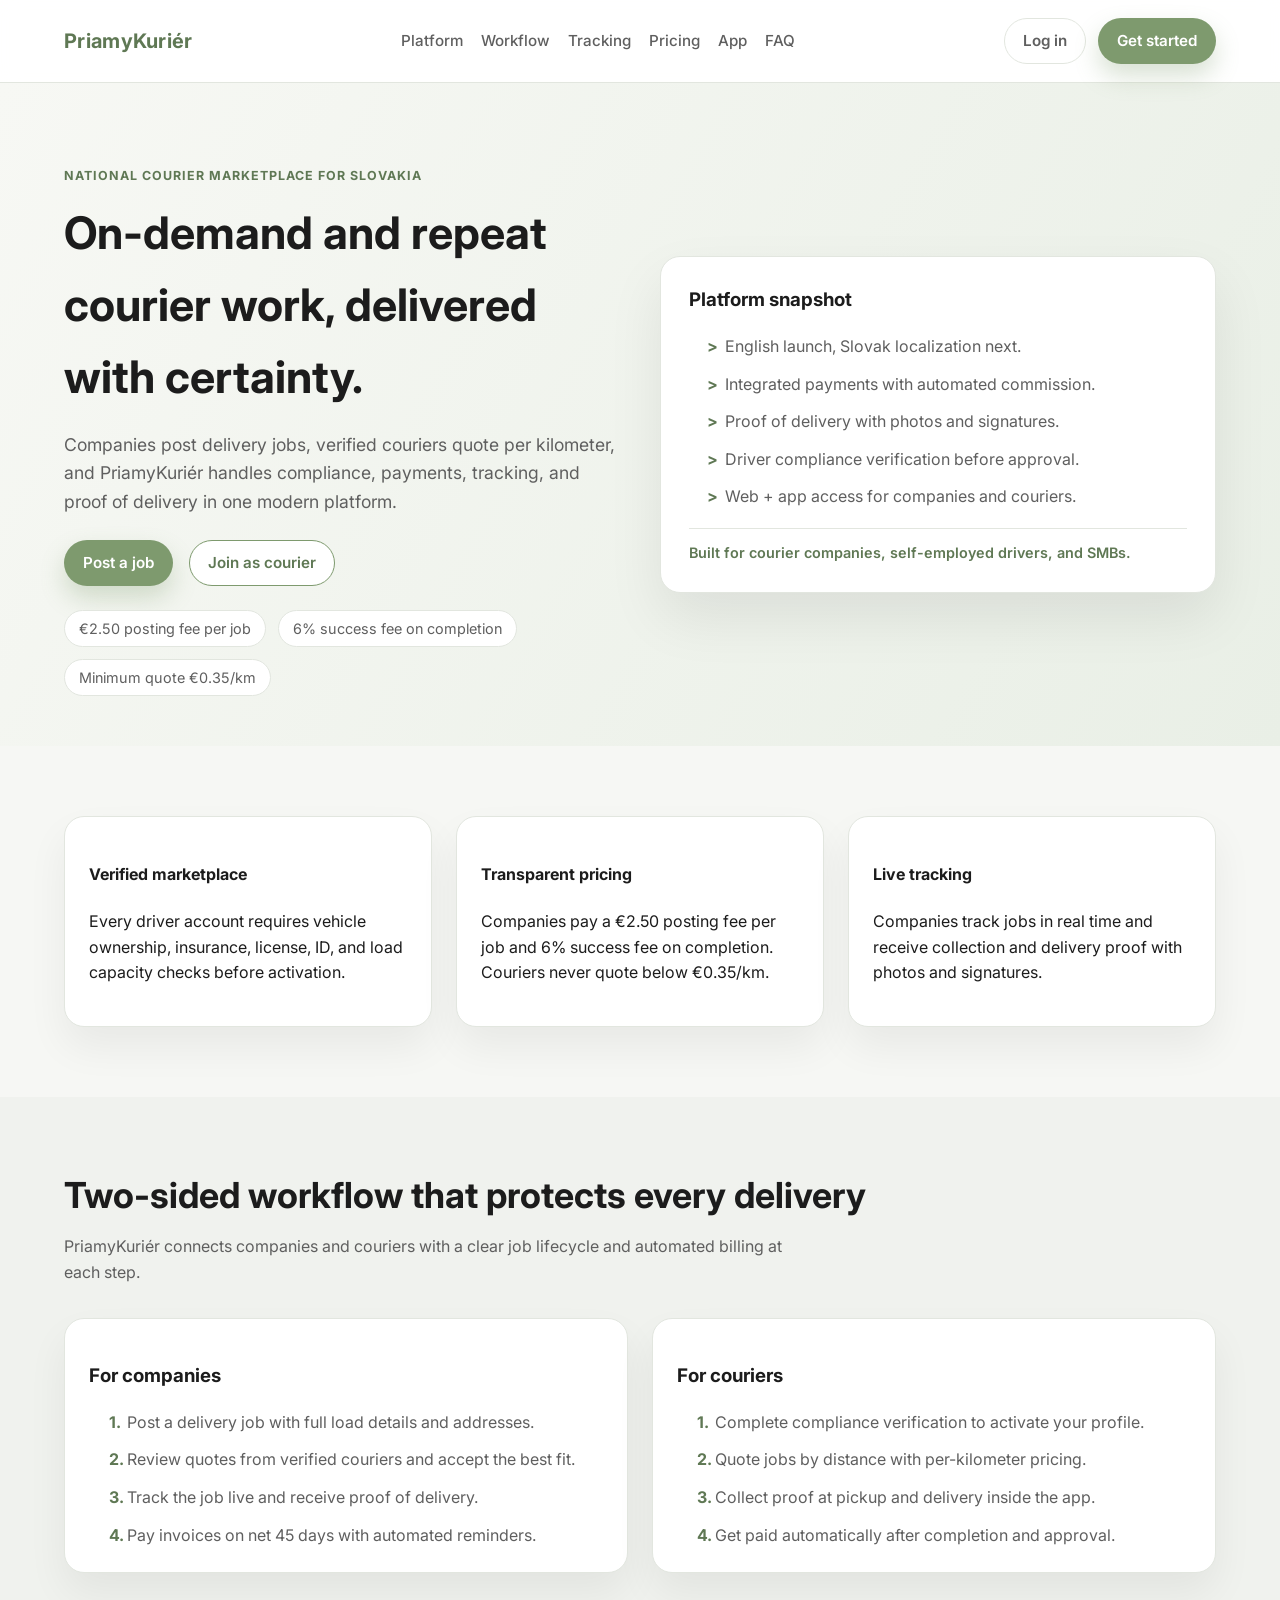
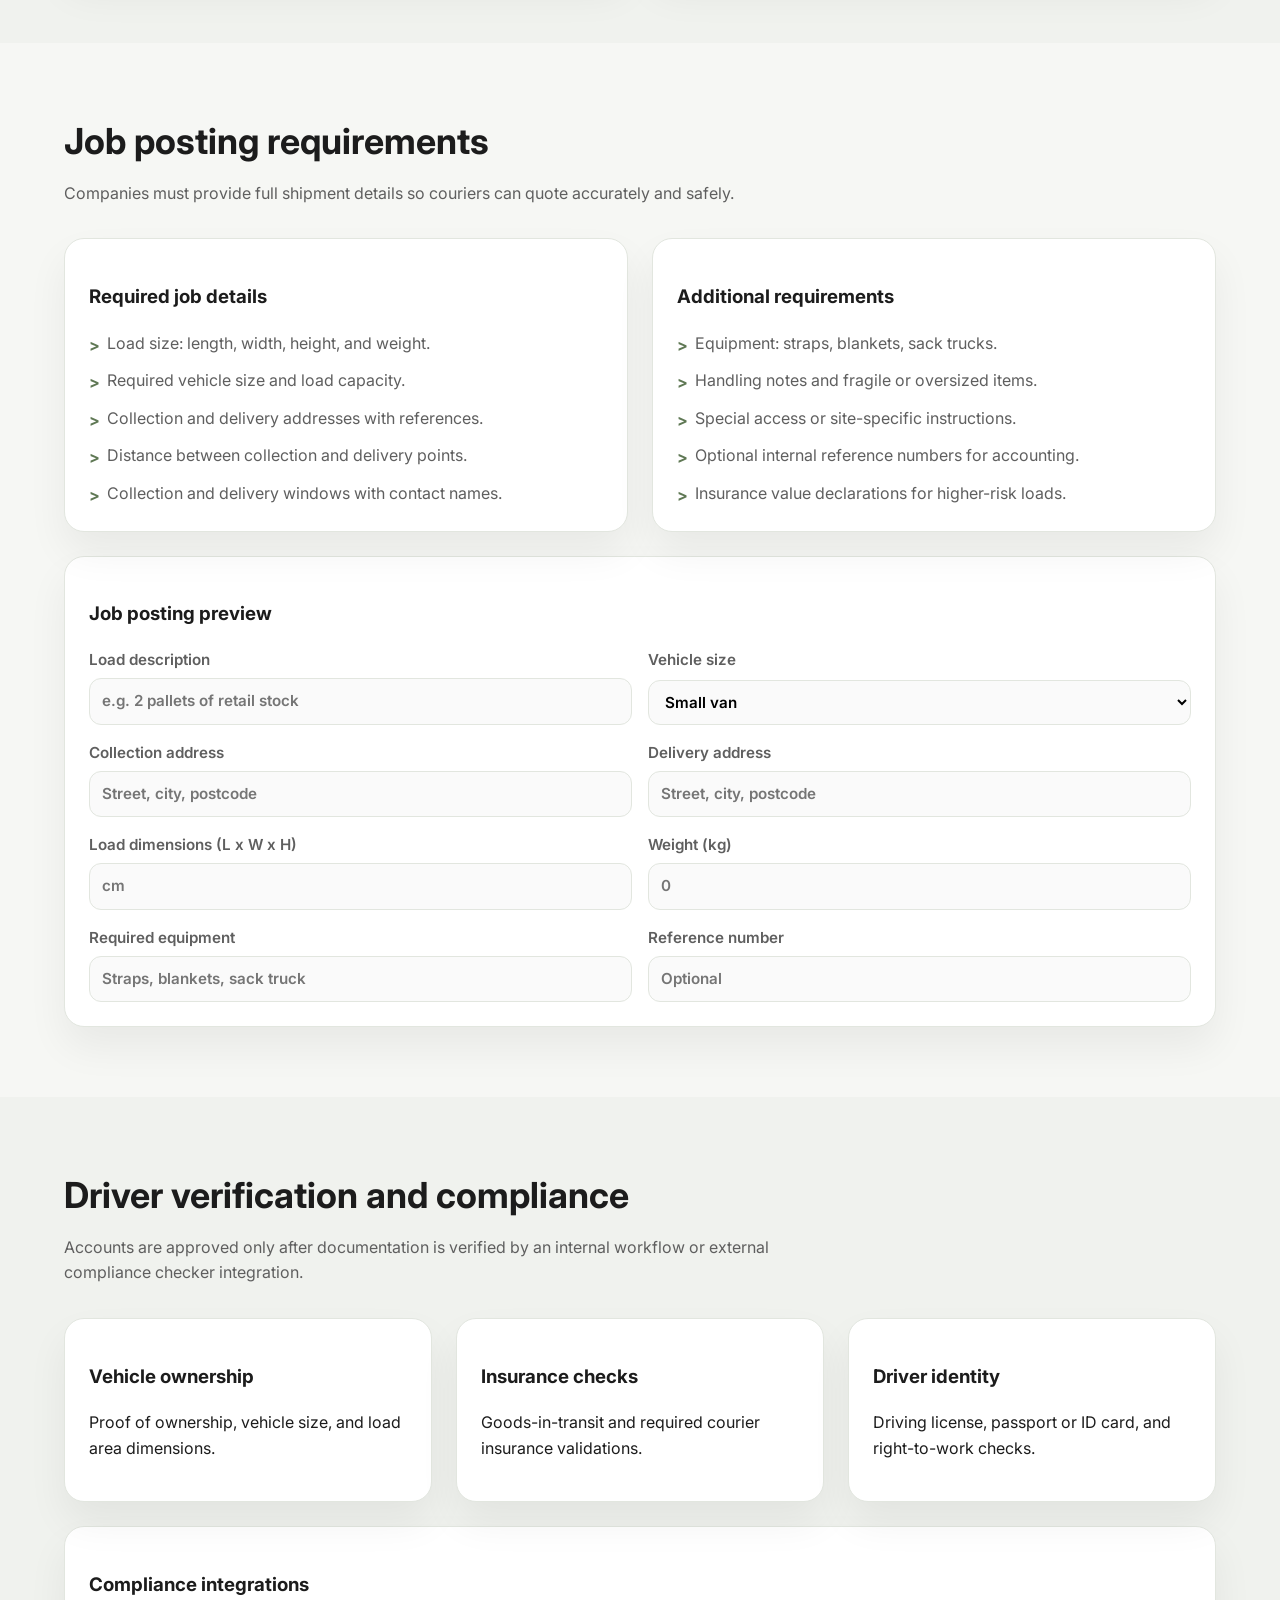
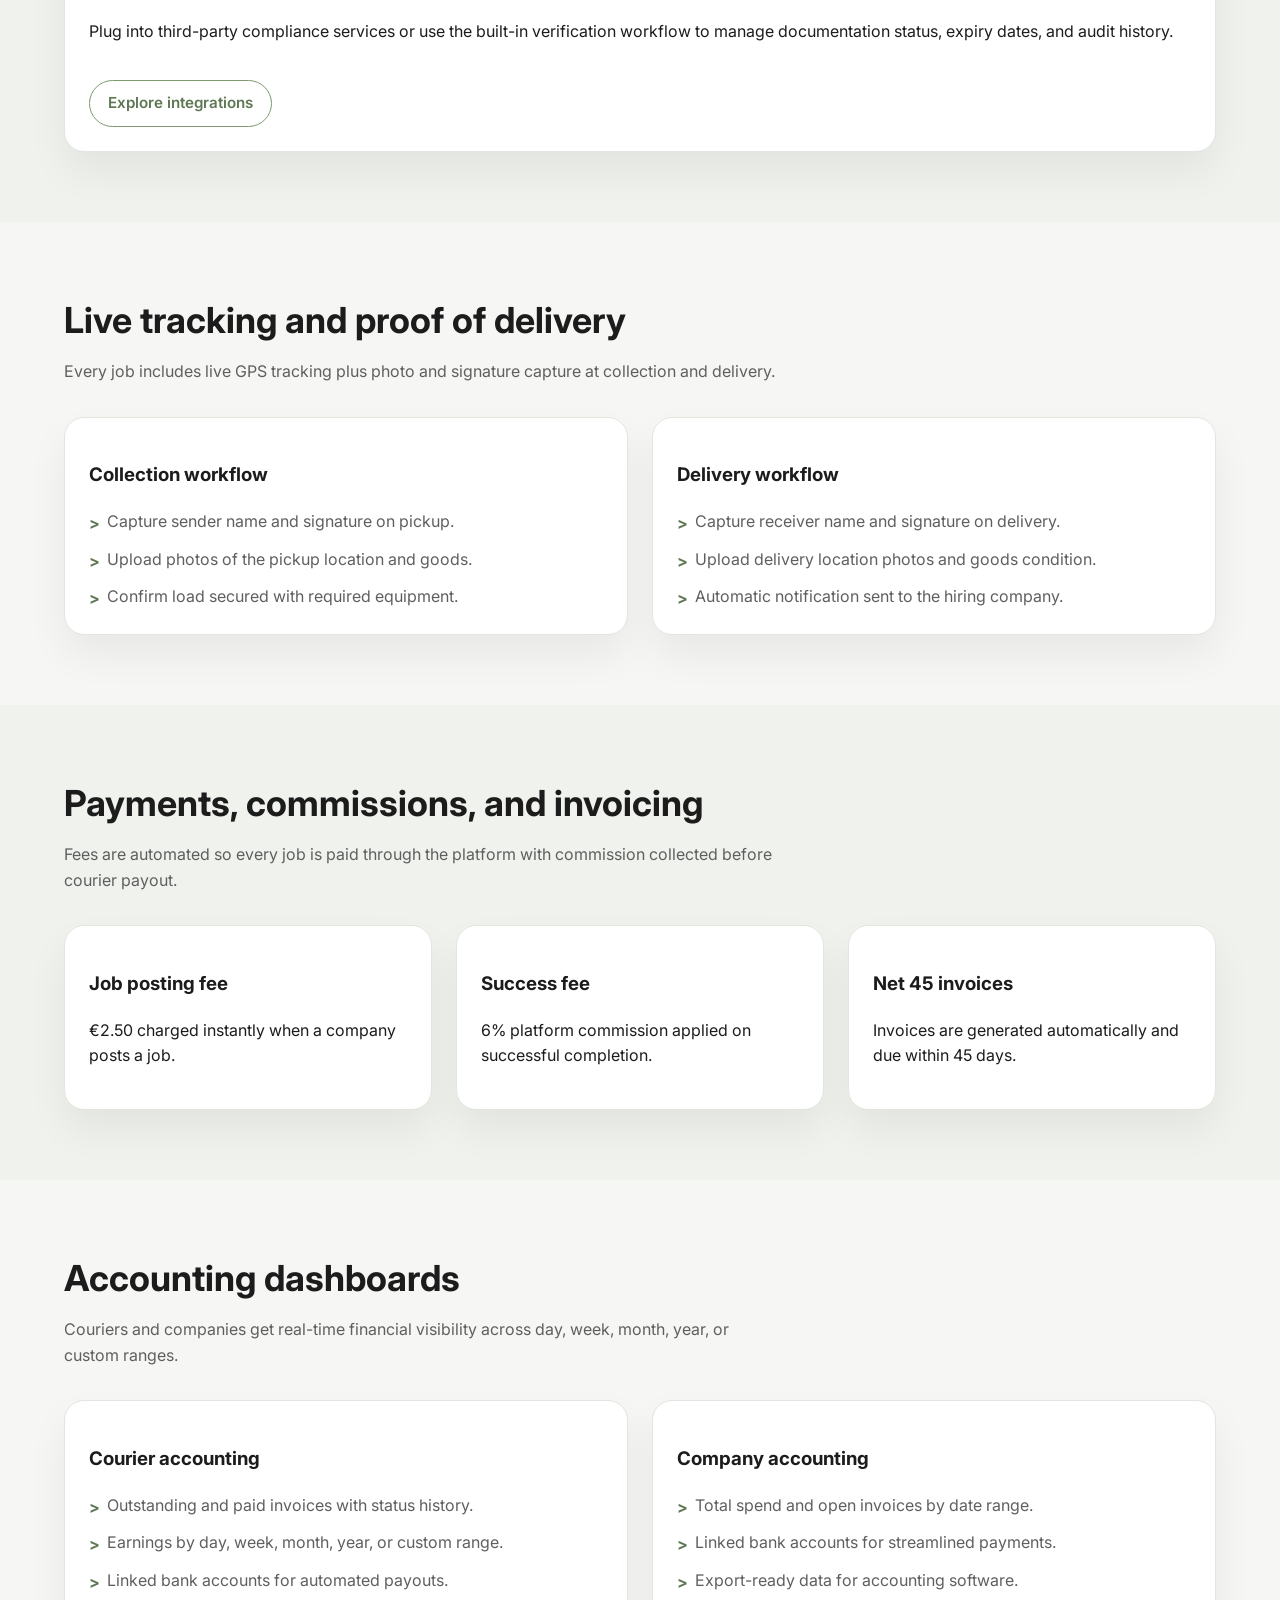
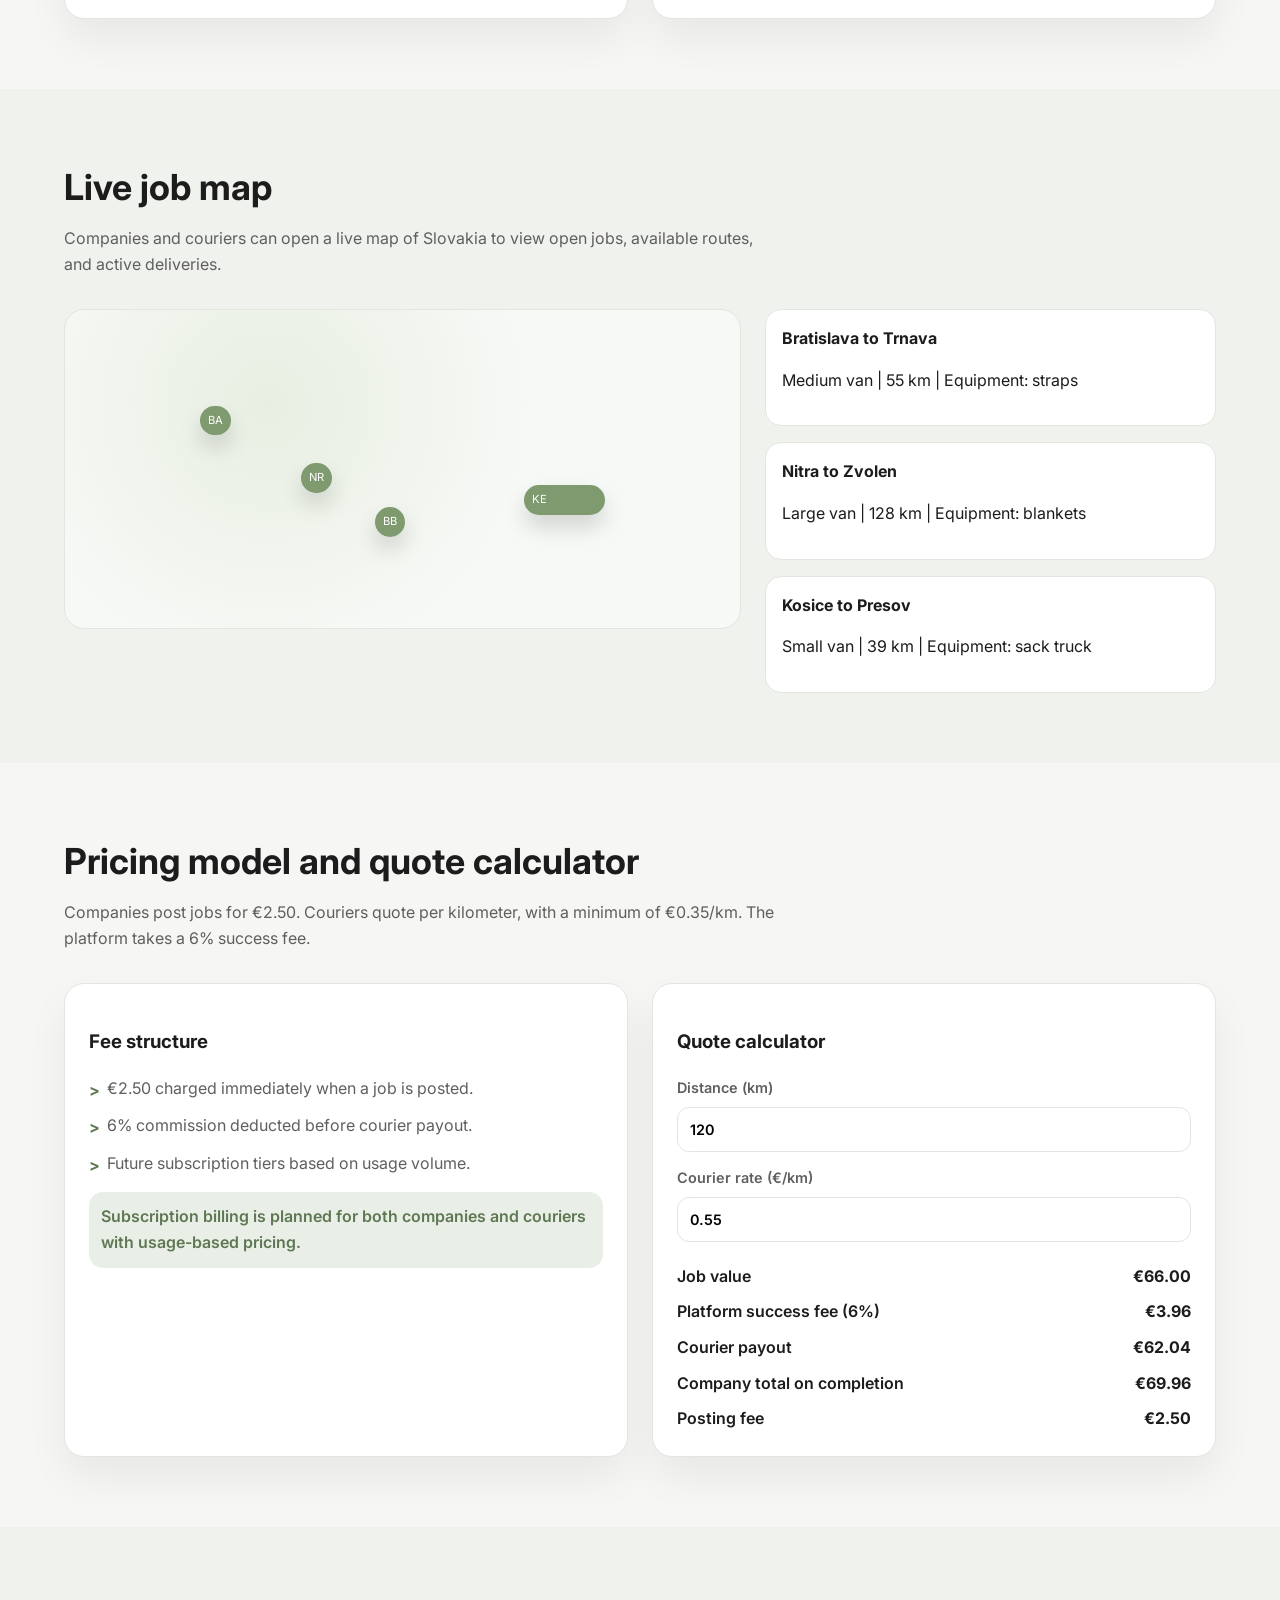
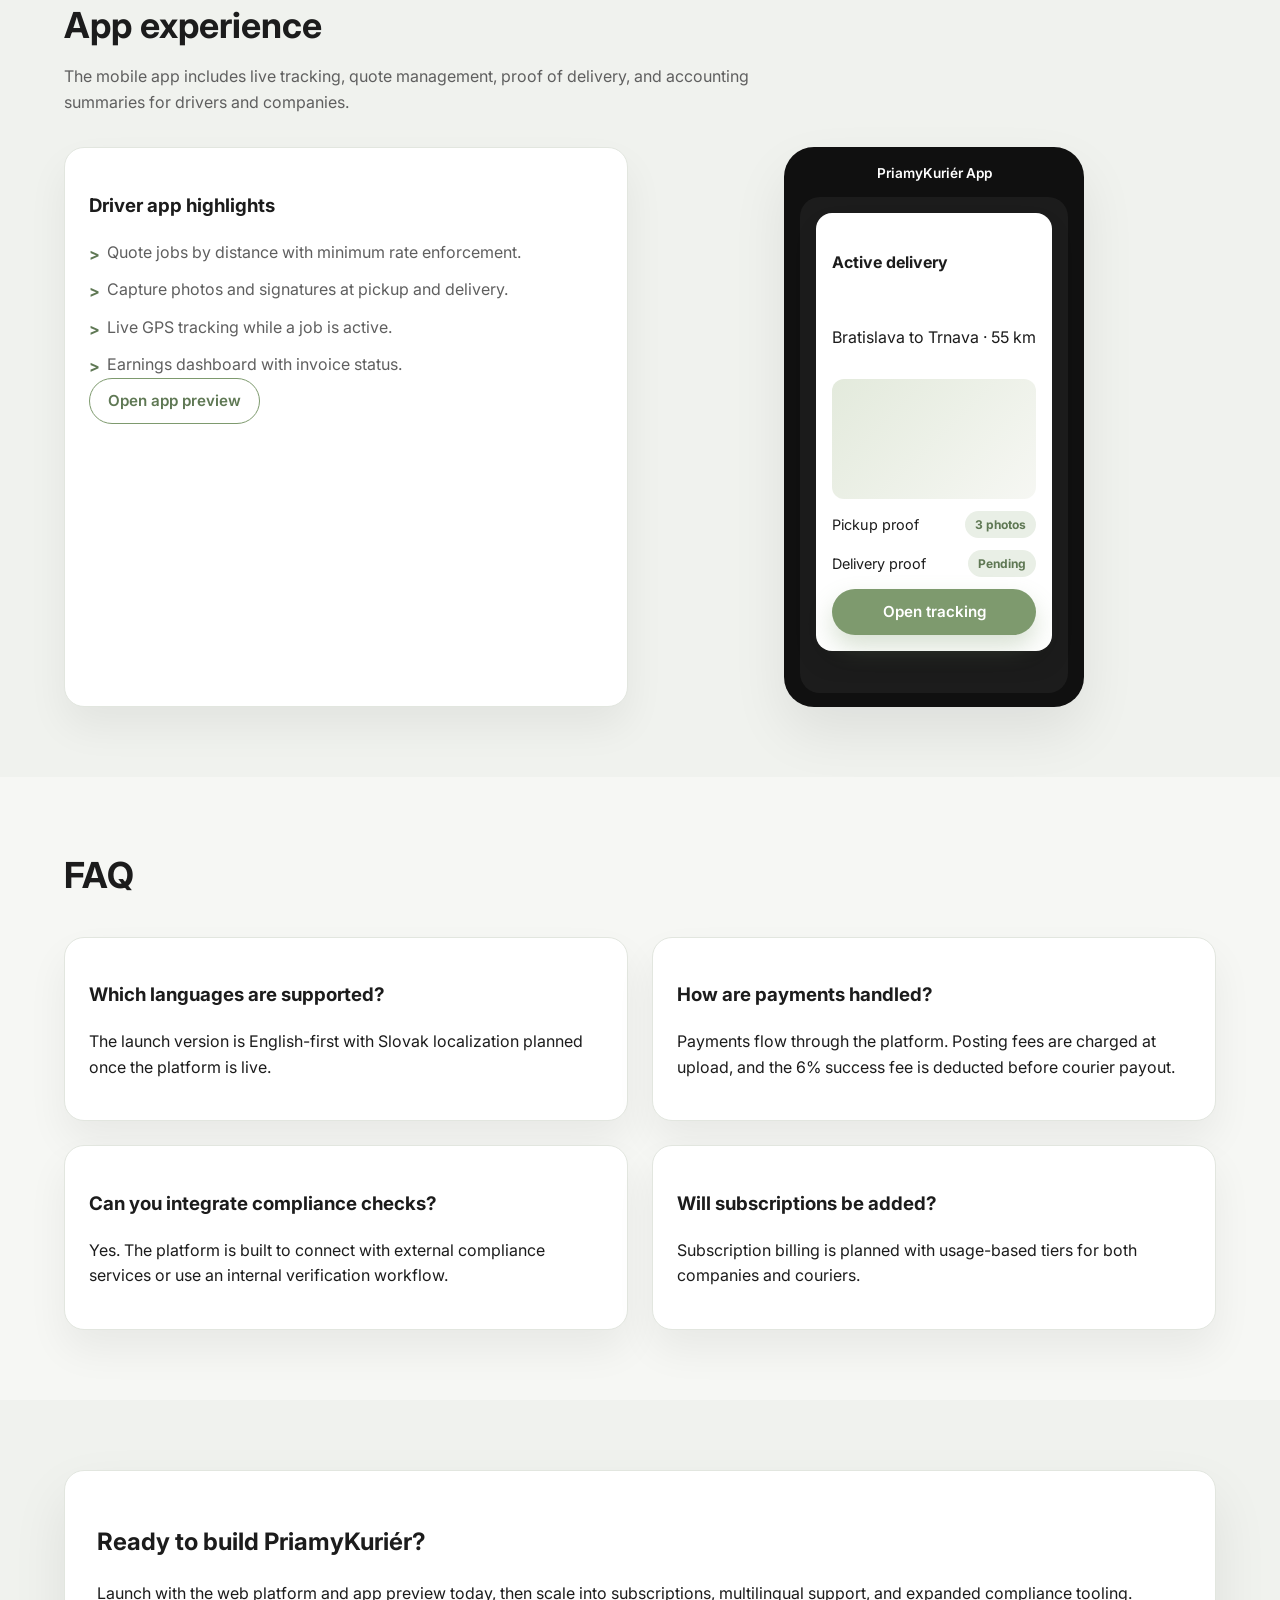
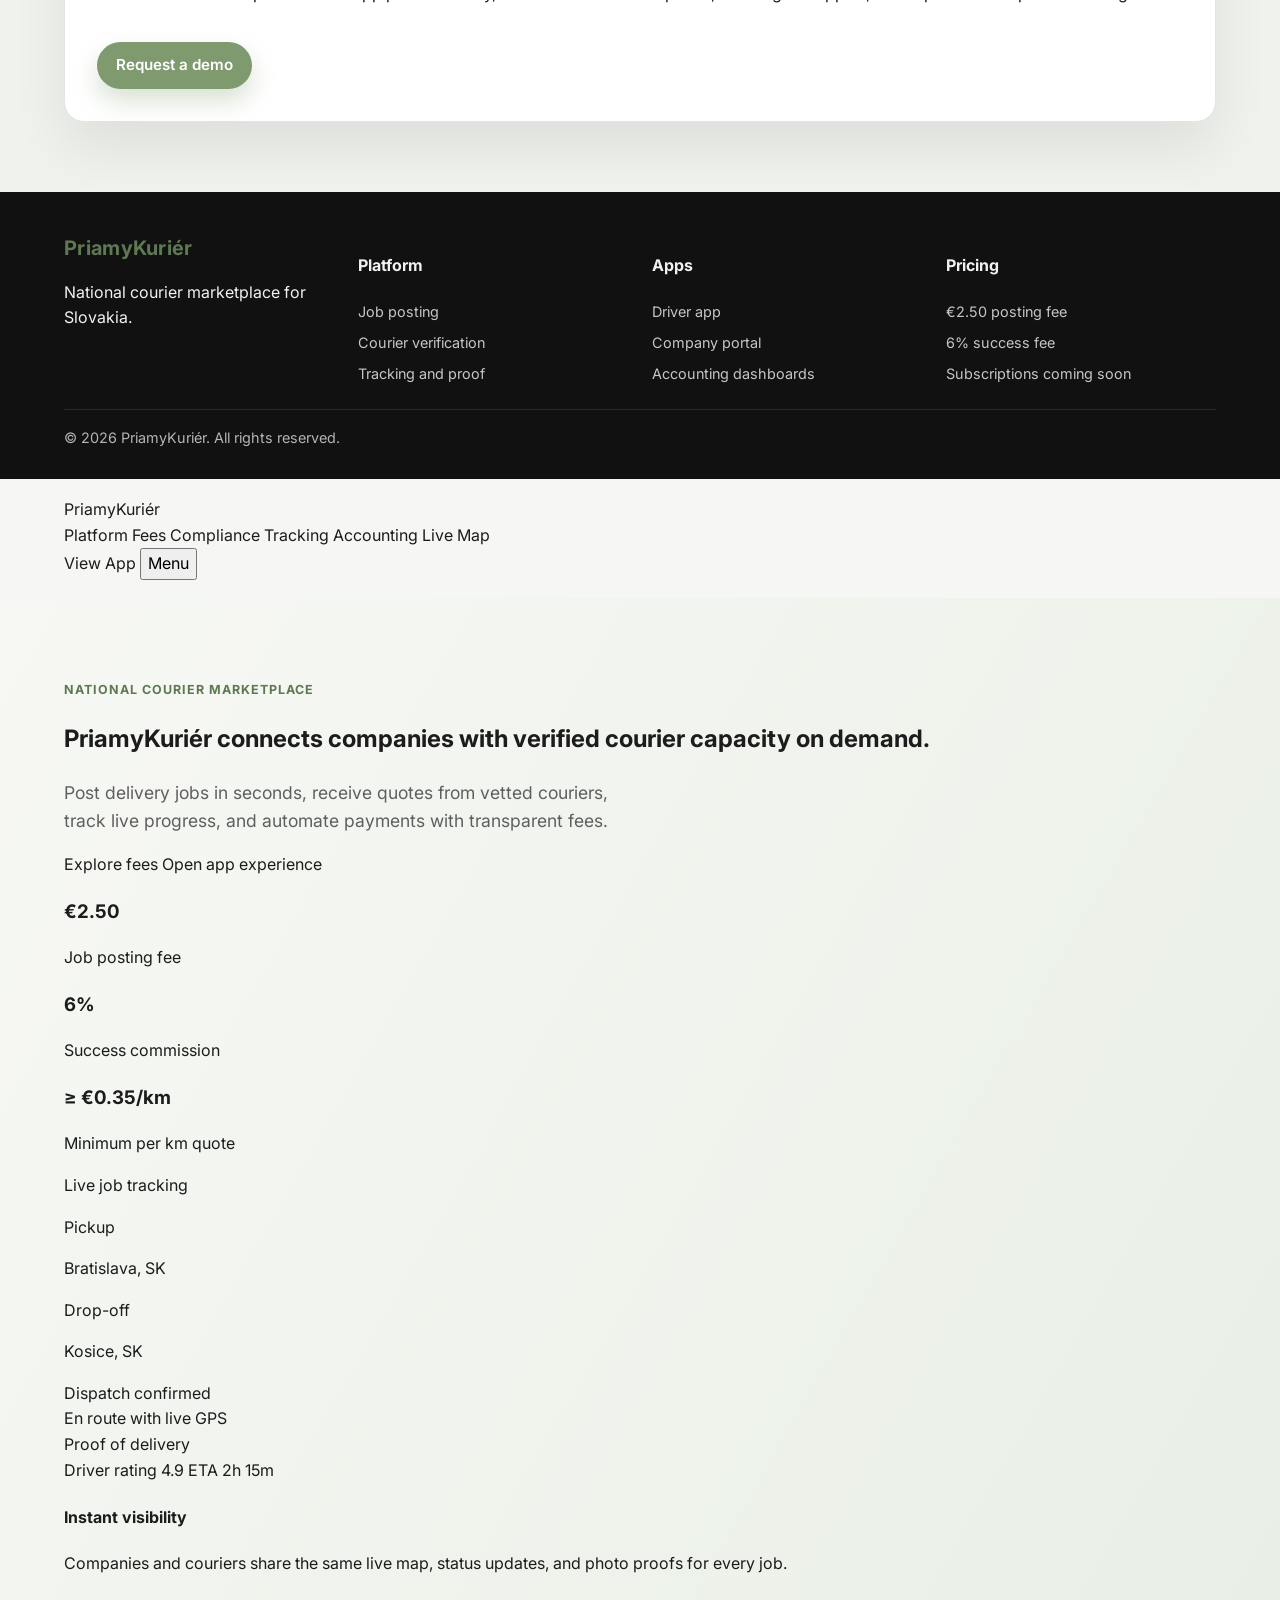
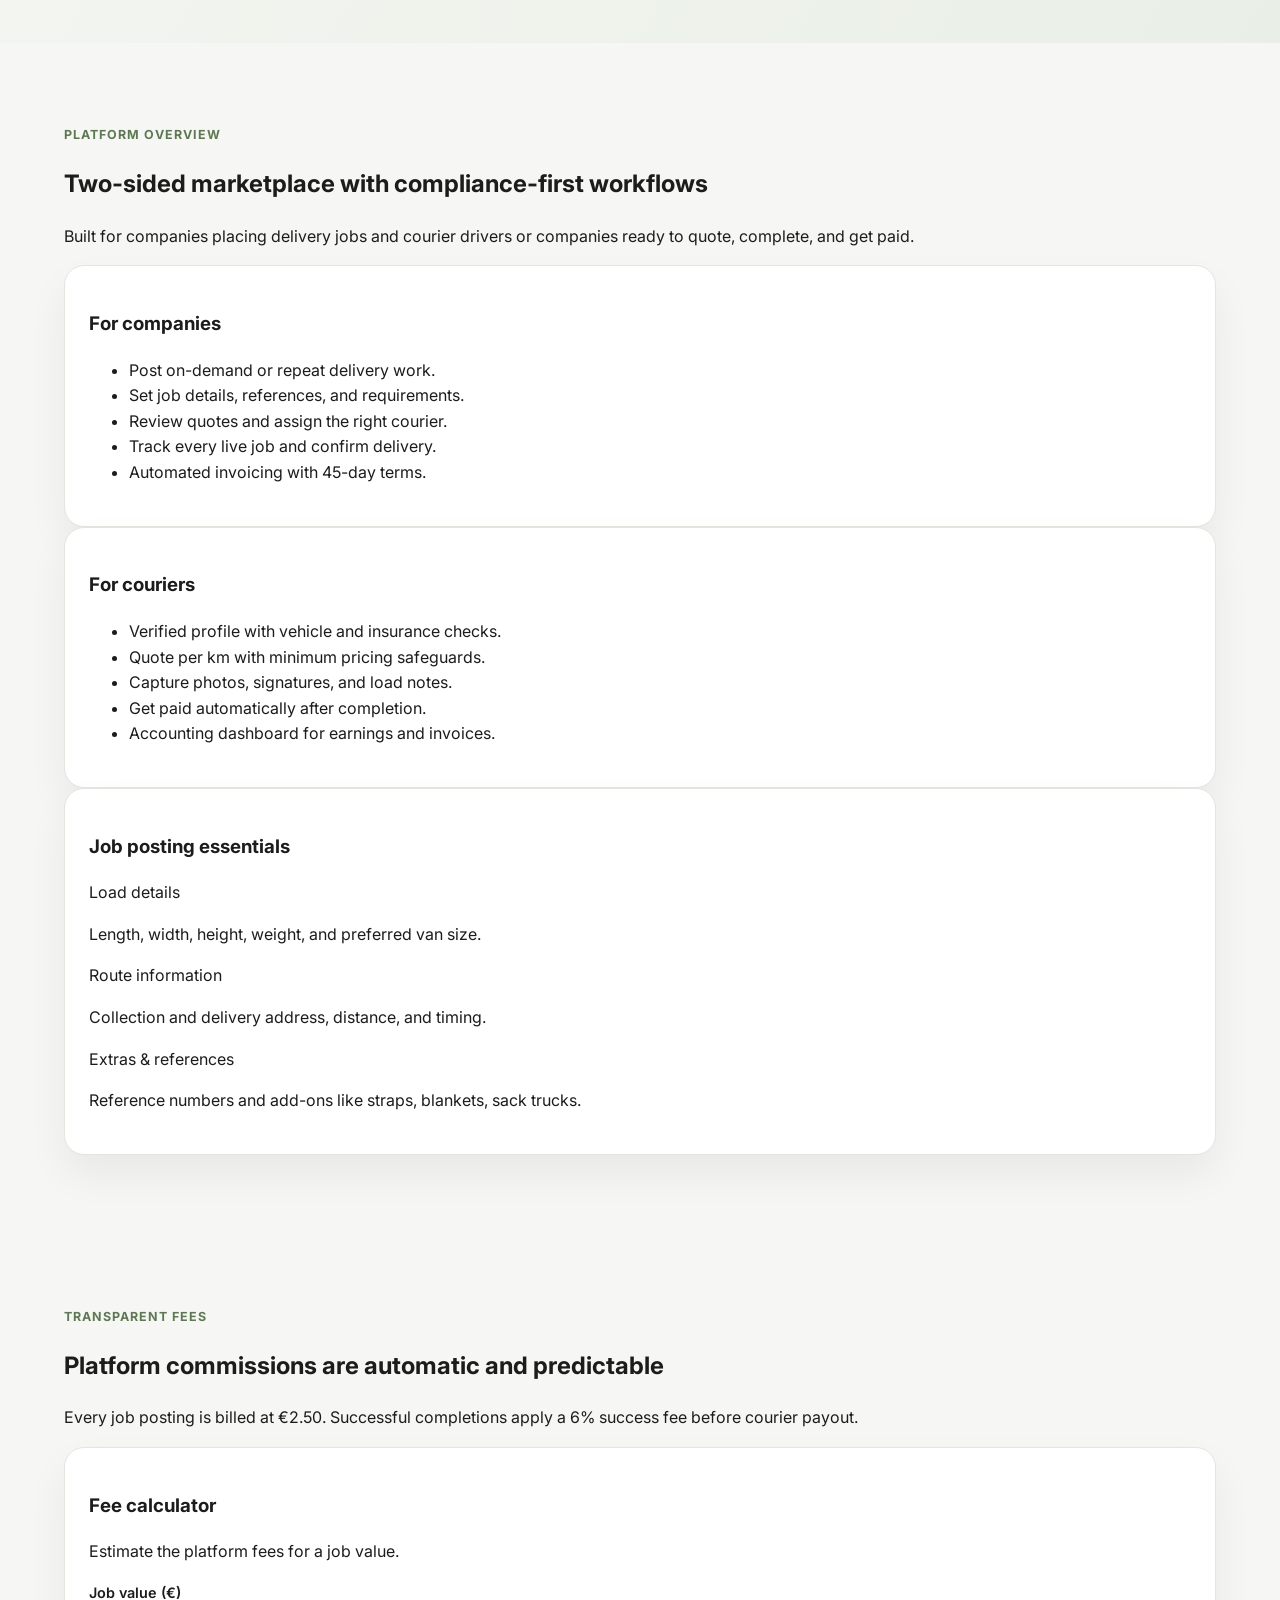
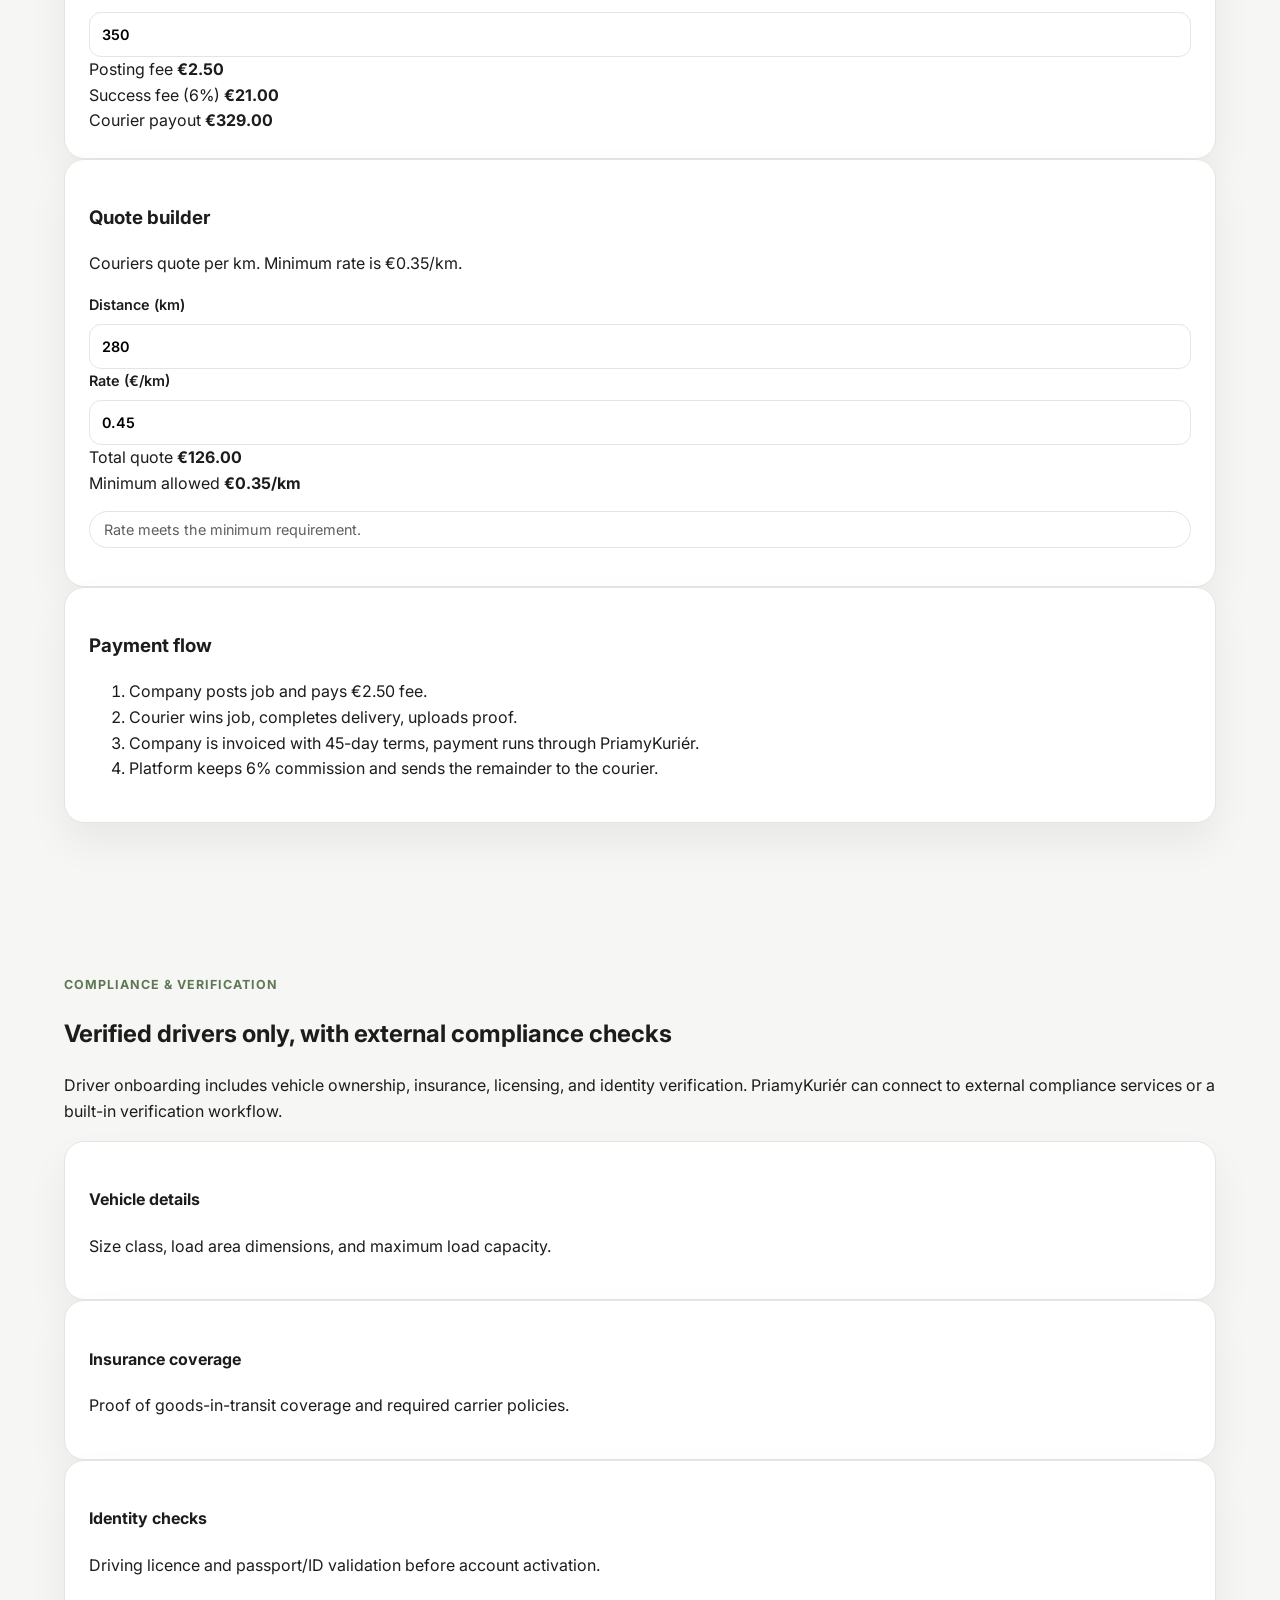
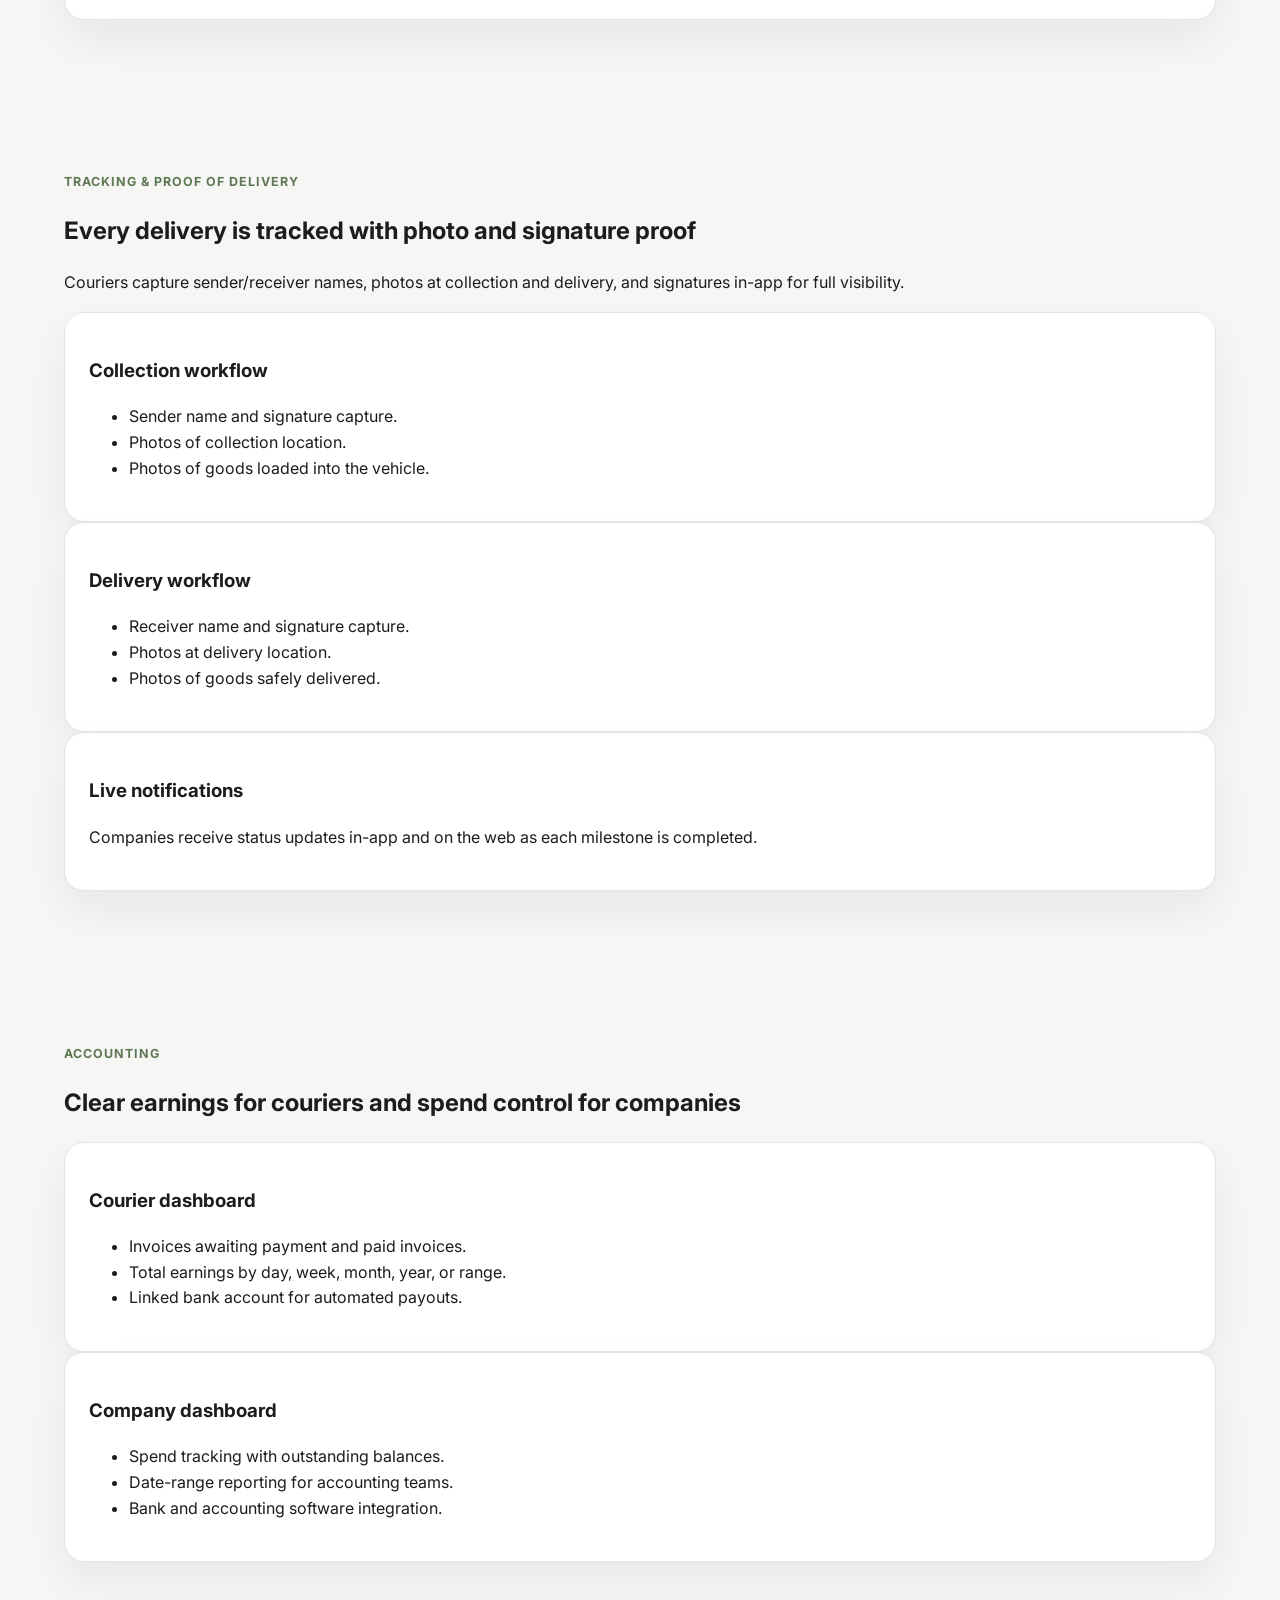
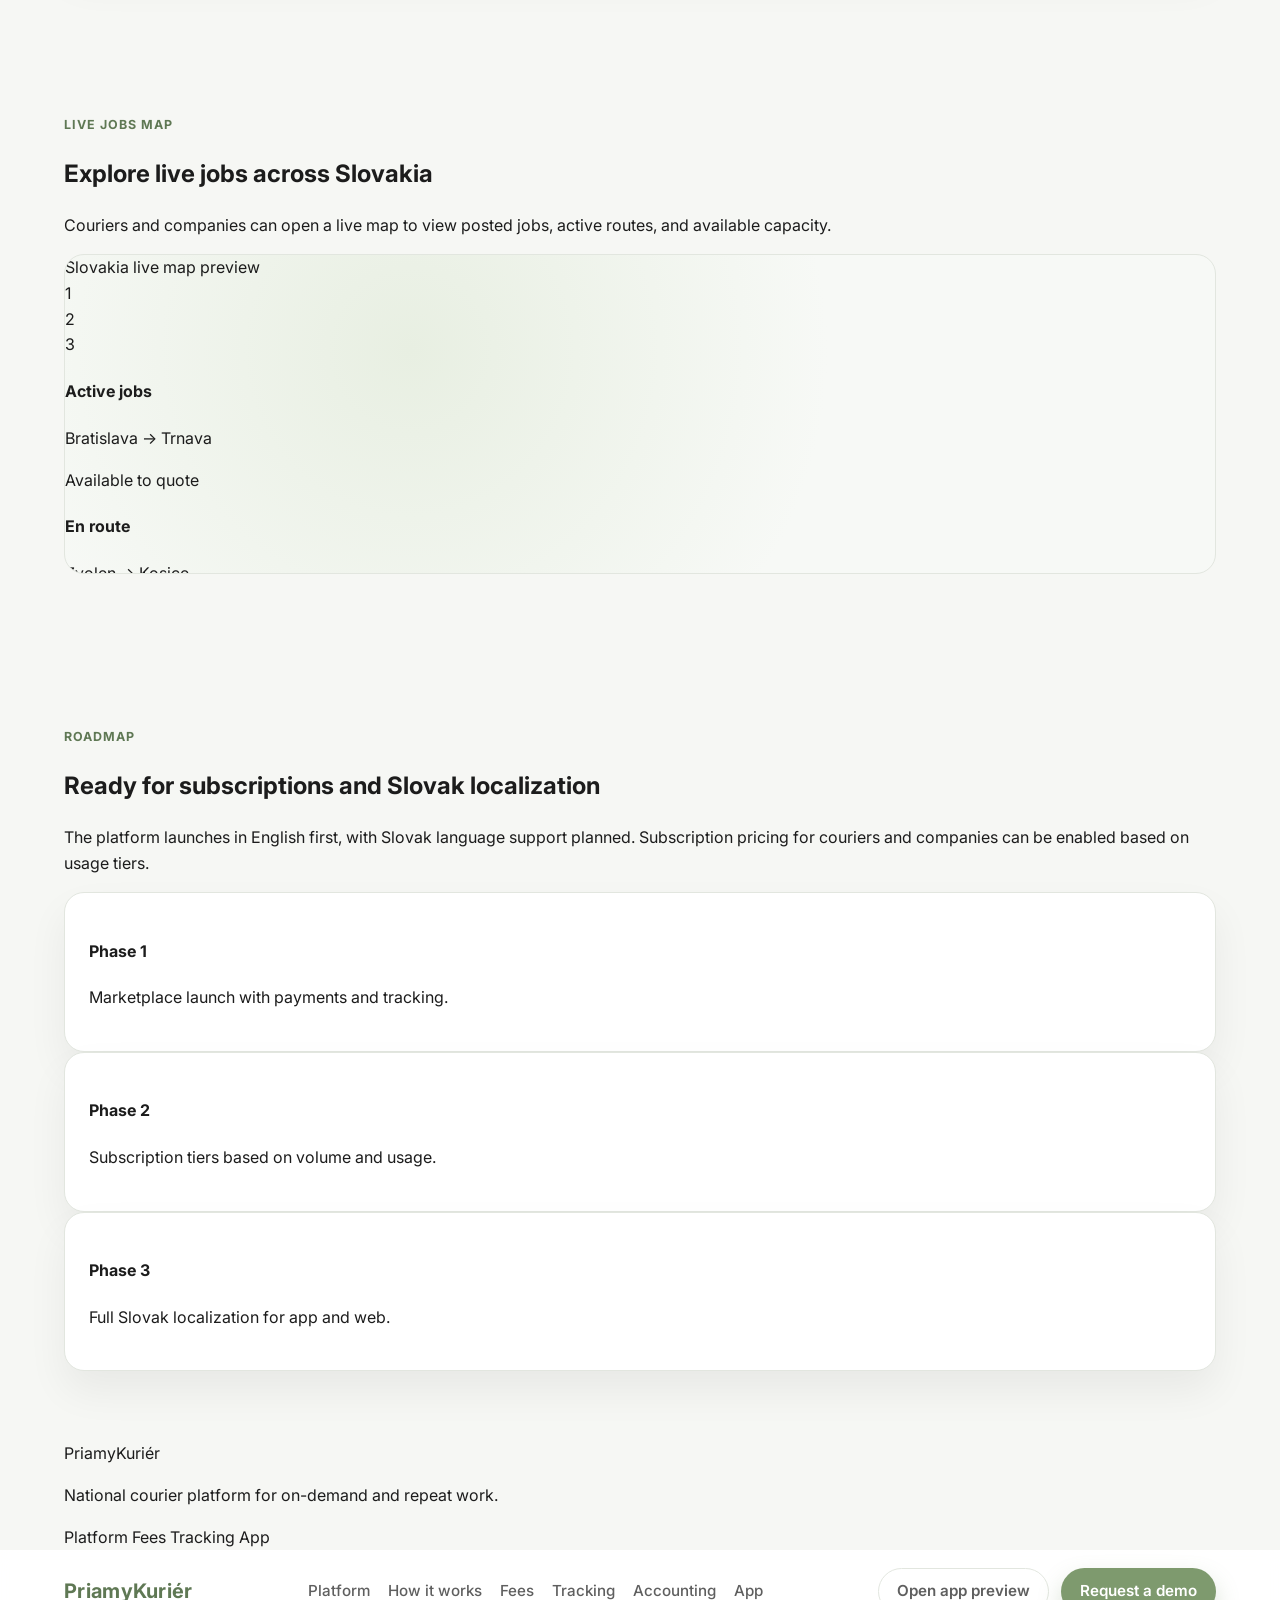
==== index.html @ 1c7e25cb "Add PriamyKurier web landing page Co-authored-by: TSHGroupit <TSHGroupit@users.noreply.github.com>" ====
<!doctype html>
<html lang="en">
  <head>
    <meta charset="UTF-8" />
    <meta name="viewport" content="width=device-width, initial-scale=1" />
    <title>PriamyKuriér | National Courier Marketplace</title>
    <meta
      name="description"
      content="PriamyKuriér is a national courier marketplace for on-demand and repeat delivery work with built-in payments, tracking, and proof of delivery."
    />
    <link rel="stylesheet" href="styles.css" />
    <script defer src="script.js"></script>
  </head>
  <body>
    <header class="site-header">
      <div class="container nav">
        <div class="logo">PriamyKuriér</div>
        <nav class="nav-links">
          <a href="#platform">Platform</a>
          <a href="#workflow">Workflow</a>
          <a href="#tracking">Tracking</a>
          <a href="#pricing">Pricing</a>
          <a href="#app">App</a>
          <a href="#faq">FAQ</a>
        </nav>
        <div class="nav-actions">
          <button class="ghost" type="button">Log in</button>
          <a class="primary" href="#contact">Get started</a>
        </div>
      </div>
    </header>

    <main>
      <section class="hero" id="platform">
        <div class="container hero-grid">
          <div class="hero-copy">
            <p class="eyebrow">National courier marketplace for Slovakia</p>
            <h1>On-demand and repeat courier work, delivered with certainty.</h1>
            <p class="lead">
              Companies post delivery jobs, verified couriers quote per kilometer,
              and PriamyKuriér handles compliance, payments, tracking, and proof of
              delivery in one modern platform.
            </p>
            <div class="cta-row">
              <a class="primary" href="#post-job">Post a job</a>
              <a class="secondary" href="#driver">Join as courier</a>
            </div>
            <div class="hero-notes">
              <div class="note">€2.50 posting fee per job</div>
              <div class="note">6% success fee on completion</div>
              <div class="note">Minimum quote €0.35/km</div>
            </div>
          </div>
          <div class="hero-card">
            <h3>Platform snapshot</h3>
            <ul class="stacked-list">
              <li>English launch, Slovak localization next.</li>
              <li>Integrated payments with automated commission.</li>
              <li>Proof of delivery with photos and signatures.</li>
              <li>Driver compliance verification before approval.</li>
              <li>Web + app access for companies and couriers.</li>
            </ul>
            <div class="card-footer">
              Built for courier companies, self-employed drivers, and SMBs.
            </div>
          </div>
        </div>
      </section>

      <section class="section">
        <div class="container stats-grid">
          <div class="stat-card">
            <h4>Verified marketplace</h4>
            <p>
              Every driver account requires vehicle ownership, insurance, license,
              ID, and load capacity checks before activation.
            </p>
          </div>
          <div class="stat-card">
            <h4>Transparent pricing</h4>
            <p>
              Companies pay a €2.50 posting fee per job and 6% success fee on
              completion. Couriers never quote below €0.35/km.
            </p>
          </div>
          <div class="stat-card">
            <h4>Live tracking</h4>
            <p>
              Companies track jobs in real time and receive collection and delivery
              proof with photos and signatures.
            </p>
          </div>
        </div>
      </section>

      <section class="section muted-section" id="workflow">
        <div class="container">
          <div class="section-title">
            <h2>Two-sided workflow that protects every delivery</h2>
            <p>
              PriamyKuriér connects companies and couriers with a clear job lifecycle
              and automated billing at each step.
            </p>
          </div>
          <div class="grid-2">
            <div class="flow-card">
              <h3>For companies</h3>
              <ol>
                <li>Post a delivery job with full load details and addresses.</li>
                <li>Review quotes from verified couriers and accept the best fit.</li>
                <li>Track the job live and receive proof of delivery.</li>
                <li>Pay invoices on net 45 days with automated reminders.</li>
              </ol>
            </div>
            <div class="flow-card">
              <h3>For couriers</h3>
              <ol>
                <li>Complete compliance verification to activate your profile.</li>
                <li>Quote jobs by distance with per-kilometer pricing.</li>
                <li>Collect proof at pickup and delivery inside the app.</li>
                <li>Get paid automatically after completion and approval.</li>
              </ol>
            </div>
          </div>
        </div>
      </section>

      <section class="section" id="post-job">
        <div class="container">
          <div class="section-title">
            <h2>Job posting requirements</h2>
            <p>
              Companies must provide full shipment details so couriers can quote
              accurately and safely.
            </p>
          </div>
          <div class="grid-2">
            <div class="card">
              <h3>Required job details</h3>
              <ul class="check-list">
                <li>Load size: length, width, height, and weight.</li>
                <li>Required vehicle size and load capacity.</li>
                <li>Collection and delivery addresses with references.</li>
                <li>Distance between collection and delivery points.</li>
                <li>Collection and delivery windows with contact names.</li>
              </ul>
            </div>
            <div class="card">
              <h3>Additional requirements</h3>
              <ul class="check-list">
                <li>Equipment: straps, blankets, sack trucks.</li>
                <li>Handling notes and fragile or oversized items.</li>
                <li>Special access or site-specific instructions.</li>
                <li>Optional internal reference numbers for accounting.</li>
                <li>Insurance value declarations for higher-risk loads.</li>
              </ul>
            </div>
          </div>
          <div class="form-card">
            <h3>Job posting preview</h3>
            <form class="form-grid" aria-label="Job posting form preview">
              <label>
                Load description
                <input type="text" placeholder="e.g. 2 pallets of retail stock" />
              </label>
              <label>
                Vehicle size
                <select>
                  <option>Small van</option>
                  <option>Medium van</option>
                  <option>Large van</option>
                  <option>Luton / box van</option>
                </select>
              </label>
              <label>
                Collection address
                <input type="text" placeholder="Street, city, postcode" />
              </label>
              <label>
                Delivery address
                <input type="text" placeholder="Street, city, postcode" />
              </label>
              <label>
                Load dimensions (L x W x H)
                <input type="text" placeholder="cm" />
              </label>
              <label>
                Weight (kg)
                <input type="number" placeholder="0" />
              </label>
              <label>
                Required equipment
                <input type="text" placeholder="Straps, blankets, sack truck" />
              </label>
              <label>
                Reference number
                <input type="text" placeholder="Optional" />
              </label>
            </form>
          </div>
        </div>
      </section>

      <section class="section muted-section" id="driver">
        <div class="container">
          <div class="section-title">
            <h2>Driver verification and compliance</h2>
            <p>
              Accounts are approved only after documentation is verified by an
              internal workflow or external compliance checker integration.
            </p>
          </div>
          <div class="grid-3">
            <div class="card">
              <h3>Vehicle ownership</h3>
              <p>Proof of ownership, vehicle size, and load area dimensions.</p>
            </div>
            <div class="card">
              <h3>Insurance checks</h3>
              <p>Goods-in-transit and required courier insurance validations.</p>
            </div>
            <div class="card">
              <h3>Driver identity</h3>
              <p>Driving license, passport or ID card, and right-to-work checks.</p>
            </div>
          </div>
          <div class="card banner-card">
            <div>
              <h3>Compliance integrations</h3>
              <p>
                Plug into third-party compliance services or use the built-in
                verification workflow to manage documentation status, expiry dates,
                and audit history.
              </p>
            </div>
            <button class="secondary" type="button">Explore integrations</button>
          </div>
        </div>
      </section>

      <section class="section" id="tracking">
        <div class="container">
          <div class="section-title">
            <h2>Live tracking and proof of delivery</h2>
            <p>
              Every job includes live GPS tracking plus photo and signature capture
              at collection and delivery.
            </p>
          </div>
          <div class="grid-2">
            <div class="card">
              <h3>Collection workflow</h3>
              <ul class="check-list">
                <li>Capture sender name and signature on pickup.</li>
                <li>Upload photos of the pickup location and goods.</li>
                <li>Confirm load secured with required equipment.</li>
              </ul>
            </div>
            <div class="card">
              <h3>Delivery workflow</h3>
              <ul class="check-list">
                <li>Capture receiver name and signature on delivery.</li>
                <li>Upload delivery location photos and goods condition.</li>
                <li>Automatic notification sent to the hiring company.</li>
              </ul>
            </div>
          </div>
        </div>
      </section>

      <section class="section muted-section" id="payments">
        <div class="container">
          <div class="section-title">
            <h2>Payments, commissions, and invoicing</h2>
            <p>
              Fees are automated so every job is paid through the platform with
              commission collected before courier payout.
            </p>
          </div>
          <div class="grid-3">
            <div class="card">
              <h3>Job posting fee</h3>
              <p>€2.50 charged instantly when a company posts a job.</p>
            </div>
            <div class="card">
              <h3>Success fee</h3>
              <p>6% platform commission applied on successful completion.</p>
            </div>
            <div class="card">
              <h3>Net 45 invoices</h3>
              <p>Invoices are generated automatically and due within 45 days.</p>
            </div>
          </div>
        </div>
      </section>

      <section class="section" id="accounting">
        <div class="container">
          <div class="section-title">
            <h2>Accounting dashboards</h2>
            <p>
              Couriers and companies get real-time financial visibility across
              day, week, month, year, or custom ranges.
            </p>
          </div>
          <div class="grid-2">
            <div class="card">
              <h3>Courier accounting</h3>
              <ul class="check-list">
                <li>Outstanding and paid invoices with status history.</li>
                <li>Earnings by day, week, month, year, or custom range.</li>
                <li>Linked bank accounts for automated payouts.</li>
              </ul>
            </div>
            <div class="card">
              <h3>Company accounting</h3>
              <ul class="check-list">
                <li>Total spend and open invoices by date range.</li>
                <li>Linked bank accounts for streamlined payments.</li>
                <li>Export-ready data for accounting software.</li>
              </ul>
            </div>
          </div>
        </div>
      </section>

      <section class="section muted-section" id="map">
        <div class="container">
          <div class="section-title">
            <h2>Live job map</h2>
            <p>
              Companies and couriers can open a live map of Slovakia to view open
              jobs, available routes, and active deliveries.
            </p>
          </div>
          <div class="map-card">
            <div class="map">
              <div class="pin pin-a">BA</div>
              <div class="pin pin-b">NR</div>
              <div class="pin pin-c">KE</div>
              <div class="pin pin-d">BB</div>
            </div>
            <div class="map-list">
              <div class="job-item">
                <h4>Bratislava to Trnava</h4>
                <p>Medium van | 55 km | Equipment: straps</p>
              </div>
              <div class="job-item">
                <h4>Nitra to Zvolen</h4>
                <p>Large van | 128 km | Equipment: blankets</p>
              </div>
              <div class="job-item">
                <h4>Kosice to Presov</h4>
                <p>Small van | 39 km | Equipment: sack truck</p>
              </div>
            </div>
          </div>
        </div>
      </section>

      <section class="section" id="pricing">
        <div class="container">
          <div class="section-title">
            <h2>Pricing model and quote calculator</h2>
            <p>
              Companies post jobs for €2.50. Couriers quote per kilometer, with a
              minimum of €0.35/km. The platform takes a 6% success fee.
            </p>
          </div>
          <div class="grid-2">
            <div class="card">
              <h3>Fee structure</h3>
              <ul class="check-list">
                <li>€2.50 charged immediately when a job is posted.</li>
                <li>6% commission deducted before courier payout.</li>
                <li>Future subscription tiers based on usage volume.</li>
              </ul>
              <div class="callout">
                Subscription billing is planned for both companies and couriers
                with usage-based pricing.
              </div>
            </div>
            <div class="card calculator">
              <h3>Quote calculator</h3>
              <label>
                Distance (km)
                <input id="distance" type="number" min="0" step="1" value="120" />
              </label>
              <label>
                Courier rate (€/km)
                <input id="rate" type="number" min="0.35" step="0.01" value="0.55" />
              </label>
              <p id="rate-note" class="note warning" role="status" aria-live="polite">
                Minimum rate enforced at €0.35/km.
              </p>
              <div class="calc-results">
                <div>
                  <span>Job value</span>
                  <strong id="job-value">€0.00</strong>
                </div>
                <div>
                  <span>Platform success fee (6%)</span>
                  <strong id="success-fee">€0.00</strong>
                </div>
                <div>
                  <span>Courier payout</span>
                  <strong id="courier-payout">€0.00</strong>
                </div>
                <div>
                  <span>Company total on completion</span>
                  <strong id="company-total">€0.00</strong>
                </div>
                <div>
                  <span>Posting fee</span>
                  <strong>€2.50</strong>
                </div>
              </div>
            </div>
          </div>
        </div>
      </section>

      <section class="section muted-section" id="app">
        <div class="container">
          <div class="section-title">
            <h2>App experience</h2>
            <p>
              The mobile app includes live tracking, quote management, proof of
              delivery, and accounting summaries for drivers and companies.
            </p>
          </div>
          <div class="grid-2">
            <div class="card">
              <h3>Driver app highlights</h3>
              <ul class="check-list">
                <li>Quote jobs by distance with minimum rate enforcement.</li>
                <li>Capture photos and signatures at pickup and delivery.</li>
                <li>Live GPS tracking while a job is active.</li>
                <li>Earnings dashboard with invoice status.</li>
              </ul>
              <a class="secondary" href="app.html">Open app preview</a>
            </div>
            <div class="phone-preview">
              <div class="phone">
                <div class="phone-header">PriamyKuriér App</div>
                <div class="phone-body">
                  <div class="phone-card">
                    <h4>Active delivery</h4>
                    <p>Bratislava to Trnava · 55 km</p>
                    <div class="phone-map"></div>
                    <div class="phone-row">
                      <span>Pickup proof</span>
                      <span class="pill">3 photos</span>
                    </div>
                    <div class="phone-row">
                      <span>Delivery proof</span>
                      <span class="pill">Pending</span>
                    </div>
                    <button class="primary" type="button">Open tracking</button>
                  </div>
                </div>
              </div>
            </div>
          </div>
        </div>
      </section>

      <section class="section" id="faq">
        <div class="container">
          <div class="section-title">
            <h2>FAQ</h2>
          </div>
          <div class="grid-2">
            <div class="card">
              <h3>Which languages are supported?</h3>
              <p>
                The launch version is English-first with Slovak localization planned
                once the platform is live.
              </p>
            </div>
            <div class="card">
              <h3>How are payments handled?</h3>
              <p>
                Payments flow through the platform. Posting fees are charged at
                upload, and the 6% success fee is deducted before courier payout.
              </p>
            </div>
            <div class="card">
              <h3>Can you integrate compliance checks?</h3>
              <p>
                Yes. The platform is built to connect with external compliance
                services or use an internal verification workflow.
              </p>
            </div>
            <div class="card">
              <h3>Will subscriptions be added?</h3>
              <p>
                Subscription billing is planned with usage-based tiers for both
                companies and couriers.
              </p>
            </div>
          </div>
        </div>
      </section>

      <section class="section muted-section" id="contact">
        <div class="container contact-card">
          <div>
            <h2>Ready to build PriamyKuriér?</h2>
            <p>
              Launch with the web platform and app preview today, then scale into
              subscriptions, multilingual support, and expanded compliance tooling.
            </p>
          </div>
          <button class="primary" type="button">Request a demo</button>
        </div>
      </section>
    </main>

    <footer class="site-footer">
      <div class="container footer-grid">
        <div>
          <div class="logo">PriamyKuriér</div>
          <p>National courier marketplace for Slovakia.</p>
        </div>
        <div>
          <h4>Platform</h4>
          <ul>
            <li>Job posting</li>
            <li>Courier verification</li>
            <li>Tracking and proof</li>
          </ul>
        </div>
        <div>
          <h4>Apps</h4>
          <ul>
            <li>Driver app</li>
            <li>Company portal</li>
            <li>Accounting dashboards</li>
          </ul>
        </div>
        <div>
          <h4>Pricing</h4>
          <ul>
            <li>€2.50 posting fee</li>
            <li>6% success fee</li>
            <li>Subscriptions coming soon</li>
          </ul>
        </div>
      </div>
      <div class="container footer-bottom">
        <span>© 2026 PriamyKuriér. All rights reserved.</span>
      </div>
    </footer>
  </body>
</html>
<!doctype html>
<html lang="en">
  <head>
    <meta charset="utf-8" />
    <meta
      name="viewport"
      content="width=device-width, initial-scale=1"
    />
    <title>PriamyKuri&eacute;r | National Courier Platform</title>
    <link rel="preconnect" href="https://fonts.googleapis.com" />
    <link rel="preconnect" href="https://fonts.gstatic.com" crossorigin />
    <link
      href="https://fonts.googleapis.com/css2?family=Inter:wght@300;400;500;600;700&display=swap"
      rel="stylesheet"
    />
    <link rel="stylesheet" href="styles.css" />
  </head>
  <body>
    <header class="nav">
      <div class="container nav__content">
        <a class="brand" href="#top">
          <span class="brand__mark"></span>
          PriamyKuri&eacute;r
        </a>
        <nav class="nav__links" id="primary-nav">
          <a href="#platform">Platform</a>
          <a href="#fees">Fees</a>
          <a href="#compliance">Compliance</a>
          <a href="#tracking">Tracking</a>
          <a href="#accounting">Accounting</a>
          <a href="#map">Live Map</a>
        </nav>
        <div class="nav__actions">
          <a class="button button--ghost" href="app.html">View App</a>
          <button
            class="button button--primary nav__toggle"
            type="button"
            data-toggle="nav"
          >
            Menu
          </button>
        </div>
      </div>
    </header>

    <main id="top">
      <section class="hero">
        <div class="container hero__content">
          <div class="hero__copy">
            <p class="eyebrow">National courier marketplace</p>
            <h1>
              PriamyKuri&eacute;r connects companies with verified courier
              capacity on demand.
            </h1>
            <p class="lead">
              Post delivery jobs in seconds, receive quotes from vetted
              couriers, track live progress, and automate payments with
              transparent fees.
            </p>
            <div class="hero__cta">
              <a class="button button--primary" href="#fees"
                >Explore fees</a
              >
              <a class="button button--ghost" href="app.html"
                >Open app experience</a
              >
            </div>
            <div class="hero__metrics">
              <div>
                <h3>&euro;2.50</h3>
                <p>Job posting fee</p>
              </div>
              <div>
                <h3>6%</h3>
                <p>Success commission</p>
              </div>
              <div>
                <h3>&ge; &euro;0.35/km</h3>
                <p>Minimum per km quote</p>
              </div>
            </div>
          </div>
          <div class="hero__panel">
            <div class="panel">
              <div class="panel__header">
                <span class="status-dot"></span>
                Live job tracking
              </div>
              <div class="panel__body">
                <div class="panel__row">
                  <div>
                    <p class="label">Pickup</p>
                    <p class="value">Bratislava, SK</p>
                  </div>
                  <div>
                    <p class="label">Drop-off</p>
                    <p class="value">Kosice, SK</p>
                  </div>
                </div>
                <div class="panel__timeline">
                  <div class="timeline__step timeline__step--done">
                    Dispatch confirmed
                  </div>
                  <div class="timeline__step timeline__step--active">
                    En route with live GPS
                  </div>
                  <div class="timeline__step">Proof of delivery</div>
                </div>
                <div class="panel__meta">
                  <span>Driver rating 4.9</span>
                  <span>ETA 2h 15m</span>
                </div>
              </div>
            </div>
            <div class="panel panel--light">
              <h4>Instant visibility</h4>
              <p>
                Companies and couriers share the same live map, status
                updates, and photo proofs for every job.
              </p>
            </div>
          </div>
        </div>
      </section>

      <section class="section" id="platform">
        <div class="container">
          <div class="section__heading">
            <p class="eyebrow">Platform overview</p>
            <h2>Two-sided marketplace with compliance-first workflows</h2>
            <p>
              Built for companies placing delivery jobs and courier
              drivers or companies ready to quote, complete, and get paid.
            </p>
          </div>
          <div class="grid grid--two">
            <div class="card">
              <h3>For companies</h3>
              <ul class="list">
                <li>Post on-demand or repeat delivery work.</li>
                <li>Set job details, references, and requirements.</li>
                <li>Review quotes and assign the right courier.</li>
                <li>Track every live job and confirm delivery.</li>
                <li>Automated invoicing with 45-day terms.</li>
              </ul>
            </div>
            <div class="card">
              <h3>For couriers</h3>
              <ul class="list">
                <li>Verified profile with vehicle and insurance checks.</li>
                <li>Quote per km with minimum pricing safeguards.</li>
                <li>Capture photos, signatures, and load notes.</li>
                <li>Get paid automatically after completion.</li>
                <li>Accounting dashboard for earnings and invoices.</li>
              </ul>
            </div>
          </div>
          <div class="card card--wide">
            <h3>Job posting essentials</h3>
            <div class="grid grid--three">
              <div>
                <p class="label">Load details</p>
                <p>
                  Length, width, height, weight, and preferred van size.
                </p>
              </div>
              <div>
                <p class="label">Route information</p>
                <p>
                  Collection and delivery address, distance, and timing.
                </p>
              </div>
              <div>
                <p class="label">Extras &amp; references</p>
                <p>
                  Reference numbers and add-ons like straps, blankets,
                  sack trucks.
                </p>
              </div>
            </div>
          </div>
        </div>
      </section>

      <section class="section section--alt" id="fees">
        <div class="container">
          <div class="section__heading">
            <p class="eyebrow">Transparent fees</p>
            <h2>Platform commissions are automatic and predictable</h2>
            <p>
              Every job posting is billed at &euro;2.50. Successful
              completions apply a 6% success fee before courier payout.
            </p>
          </div>
          <div class="grid grid--two">
            <div class="card">
              <h3>Fee calculator</h3>
              <p class="muted">
                Estimate the platform fees for a job value.
              </p>
              <label class="field">
                Job value (&euro;)
                <input
                  type="number"
                  min="0"
                  step="0.01"
                  value="350"
                  id="job-value"
                />
              </label>
              <div class="fee-summary">
                <div>
                  <span>Posting fee</span>
                  <strong id="fee-posting">&euro;2.50</strong>
                </div>
                <div>
                  <span>Success fee (6%)</span>
                  <strong id="fee-success">&euro;21.00</strong>
                </div>
                <div>
                  <span>Courier payout</span>
                  <strong id="fee-payout">&euro;329.00</strong>
                </div>
              </div>
            </div>
            <div class="card">
              <h3>Quote builder</h3>
              <p class="muted">
                Couriers quote per km. Minimum rate is &euro;0.35/km.
              </p>
              <label class="field">
                Distance (km)
                <input
                  type="number"
                  min="1"
                  step="1"
                  value="280"
                  id="quote-distance"
                />
              </label>
              <label class="field">
                Rate (&euro;/km)
                <input
                  type="number"
                  min="0.35"
                  step="0.01"
                  value="0.45"
                  id="quote-rate"
                />
              </label>
              <div class="fee-summary">
                <div>
                  <span>Total quote</span>
                  <strong id="quote-total">&euro;126.00</strong>
                </div>
                <div>
                  <span>Minimum allowed</span>
                  <strong>&euro;0.35/km</strong>
                </div>
              </div>
              <p class="note" id="quote-note">
                Rate meets the minimum requirement.
              </p>
            </div>
          </div>
          <div class="card card--wide">
            <h3>Payment flow</h3>
            <ol class="list list--numbered">
              <li>Company posts job and pays &euro;2.50 fee.</li>
              <li>Courier wins job, completes delivery, uploads proof.</li>
              <li>
                Company is invoiced with 45-day terms, payment runs through
                PriamyKuri&eacute;r.
              </li>
              <li>
                Platform keeps 6% commission and sends the remainder to the
                courier.
              </li>
            </ol>
          </div>
        </div>
      </section>

      <section class="section" id="compliance">
        <div class="container">
          <div class="section__heading">
            <p class="eyebrow">Compliance &amp; verification</p>
            <h2>Verified drivers only, with external compliance checks</h2>
            <p>
              Driver onboarding includes vehicle ownership, insurance,
              licensing, and identity verification. PriamyKuri&eacute;r can
              connect to external compliance services or a built-in
              verification workflow.
            </p>
          </div>
          <div class="grid grid--three">
            <div class="card">
              <h4>Vehicle details</h4>
              <p>
                Size class, load area dimensions, and maximum load
                capacity.
              </p>
            </div>
            <div class="card">
              <h4>Insurance coverage</h4>
              <p>
                Proof of goods-in-transit coverage and required carrier
                policies.
              </p>
            </div>
            <div class="card">
              <h4>Identity checks</h4>
              <p>
                Driving licence and passport/ID validation before account
                activation.
              </p>
            </div>
          </div>
        </div>
      </section>

      <section class="section section--alt" id="tracking">
        <div class="container">
          <div class="section__heading">
            <p class="eyebrow">Tracking &amp; proof of delivery</p>
            <h2>Every delivery is tracked with photo and signature proof</h2>
            <p>
              Couriers capture sender/receiver names, photos at collection
              and delivery, and signatures in-app for full visibility.
            </p>
          </div>
          <div class="grid grid--two">
            <div class="card">
              <h3>Collection workflow</h3>
              <ul class="list">
                <li>Sender name and signature capture.</li>
                <li>Photos of collection location.</li>
                <li>Photos of goods loaded into the vehicle.</li>
              </ul>
            </div>
            <div class="card">
              <h3>Delivery workflow</h3>
              <ul class="list">
                <li>Receiver name and signature capture.</li>
                <li>Photos at delivery location.</li>
                <li>Photos of goods safely delivered.</li>
              </ul>
            </div>
          </div>
          <div class="card card--wide">
            <h3>Live notifications</h3>
            <p>
              Companies receive status updates in-app and on the web as
              each milestone is completed.
            </p>
          </div>
        </div>
      </section>

      <section class="section" id="accounting">
        <div class="container">
          <div class="section__heading">
            <p class="eyebrow">Accounting</p>
            <h2>Clear earnings for couriers and spend control for companies</h2>
          </div>
          <div class="grid grid--two">
            <div class="card">
              <h3>Courier dashboard</h3>
              <ul class="list">
                <li>Invoices awaiting payment and paid invoices.</li>
                <li>Total earnings by day, week, month, year, or range.</li>
                <li>Linked bank account for automated payouts.</li>
              </ul>
            </div>
            <div class="card">
              <h3>Company dashboard</h3>
              <ul class="list">
                <li>Spend tracking with outstanding balances.</li>
                <li>Date-range reporting for accounting teams.</li>
                <li>Bank and accounting software integration.</li>
              </ul>
            </div>
          </div>
        </div>
      </section>

      <section class="section section--alt" id="map">
        <div class="container">
          <div class="section__heading">
            <p class="eyebrow">Live jobs map</p>
            <h2>Explore live jobs across Slovakia</h2>
            <p>
              Couriers and companies can open a live map to view posted
              jobs, active routes, and available capacity.
            </p>
          </div>
          <div class="map">
            <div class="map__canvas">
              <div class="map__label">Slovakia live map preview</div>
              <div class="map__pin map__pin--one">1</div>
              <div class="map__pin map__pin--two">2</div>
              <div class="map__pin map__pin--three">3</div>
              <div class="map__route"></div>
            </div>
            <div class="map__details">
              <div class="map__card">
                <h4>Active jobs</h4>
                <p>Bratislava &rarr; Trnava</p>
                <span class="tag">Available to quote</span>
              </div>
              <div class="map__card">
                <h4>En route</h4>
                <p>Zvolen &rarr; Kosice</p>
                <span class="tag tag--active">Tracking live</span>
              </div>
              <div class="map__card">
                <h4>Repeat contract</h4>
                <p>Nitra &rarr; Presov</p>
                <span class="tag">Scheduled</span>
              </div>
            </div>
          </div>
        </div>
      </section>

      <section class="section" id="roadmap">
        <div class="container">
          <div class="section__heading">
            <p class="eyebrow">Roadmap</p>
            <h2>Ready for subscriptions and Slovak localization</h2>
            <p>
              The platform launches in English first, with Slovak language
              support planned. Subscription pricing for couriers and
              companies can be enabled based on usage tiers.
            </p>
          </div>
          <div class="grid grid--three">
            <div class="card">
              <h4>Phase 1</h4>
              <p>Marketplace launch with payments and tracking.</p>
            </div>
            <div class="card">
              <h4>Phase 2</h4>
              <p>Subscription tiers based on volume and usage.</p>
            </div>
            <div class="card">
              <h4>Phase 3</h4>
              <p>Full Slovak localization for app and web.</p>
            </div>
          </div>
        </div>
      </section>
    </main>

    <footer class="footer">
      <div class="container footer__content">
        <div>
          <span class="brand brand--small">
            <span class="brand__mark"></span>
            PriamyKuri&eacute;r
          </span>
          <p class="muted">
            National courier platform for on-demand and repeat work.
          </p>
        </div>
        <div class="footer__links">
          <a href="#platform">Platform</a>
          <a href="#fees">Fees</a>
          <a href="#tracking">Tracking</a>
          <a href="app.html">App</a>
        </div>
      </div>
    </footer>

    <script src="script.js"></script>
  </body>
</html>
<!doctype html>
<html lang="en">
  <head>
    <meta charset="UTF-8" />
    <meta name="viewport" content="width=device-width, initial-scale=1" />
    <title>PriamyKuri&eacute;r | National Courier Platform</title>
    <link rel="preconnect" href="https://fonts.googleapis.com" />
    <link rel="preconnect" href="https://fonts.gstatic.com" crossorigin />
    <link
      href="https://fonts.googleapis.com/css2?family=Inter:wght@300;400;500;600;700&display=swap"
      rel="stylesheet"
    />
    <link rel="stylesheet" href="styles.css" />
  </head>
  <body>
    <header class="site-header">
      <div class="container nav">
        <a class="logo" href="#">
          <span class="logo-mark"></span>
          PriamyKuri&eacute;r
        </a>
        <nav class="nav-links">
          <a href="#platform">Platform</a>
          <a href="#how-it-works">How it works</a>
          <a href="#fees">Fees</a>
          <a href="#tracking">Tracking</a>
          <a href="#accounting">Accounting</a>
          <a href="#app-preview">App</a>
        </nav>
        <div class="nav-actions">
          <a class="btn ghost" href="app.html">Open app preview</a>
          <button class="btn primary">Request a demo</button>
        </div>
      </div>
    </header>

    <main>
      <section class="hero">
        <div class="container hero-grid">
          <div class="hero-copy">
            <p class="eyebrow">National on-demand courier marketplace</p>
            <h1>
              Build reliable deliveries with PriamyKuri&eacute;r for companies and
              self-employed couriers.
            </h1>
            <p class="lead">
              Post delivery jobs, accept quotes, track vehicles live, and pay safely
              through the platform. Automated fees handle &euro;2.50 per job post and
              6% success fee on completion.
            </p>
            <div class="hero-actions">
              <button class="btn primary">Start onboarding</button>
              <a class="btn ghost" href="#fees">Estimate fees</a>
            </div>
            <div class="hero-badges">
              <span class="pill">Minimum quote: &euro;0.35/km</span>
              <span class="pill">English first, Slovak language ready</span>
              <span class="pill">Subscriptions planned</span>
            </div>
          </div>
          <div class="hero-card">
            <div class="card header-card">
              <h3>Live job snapshot</h3>
              <div class="job-row">
                <span>Bratislava &rarr; Ko&scaron;ice</span>
                <strong>&euro;1.05/km</strong>
              </div>
              <div class="job-row muted">
                <span>Load: 2.4m x 1.2m x 1.1m</span>
                <span>350 kg</span>
              </div>
              <div class="job-row">
                <span>Proof of pickup</span>
                <span class="status success">Collected</span>
              </div>
              <div class="progress">
                <span></span>
              </div>
              <div class="job-meta">
                <div>
                  <small>Estimated payout</small>
                  <strong>&euro;412.20</strong>
                </div>
                <div>
                  <small>ETA</small>
                  <strong>2h 40m</strong>
                </div>
              </div>
            </div>
            <div class="card stats-card">
              <div>
                <small>Jobs posted today</small>
                <strong>126</strong>
              </div>
              <div>
                <small>Active couriers</small>
                <strong>214</strong>
              </div>
              <div>
                <small>On-time deliveries</small>
                <strong>98.7%</strong>
              </div>
            </div>
          </div>
        </div>
      </section>

      <section id="platform" class="section">
        <div class="container">
          <div class="section-heading">
            <h2>One platform for companies, couriers, and compliance.</h2>
            <p>
              PriamyKuri&eacute;r connects businesses and courier companies with vetted
              van drivers. Jobs are posted with clear requirements, quotes are simple
              per-km pricing, and payments are automated.
            </p>
          </div>
          <div class="grid three">
            <div class="card">
              <h3>Job posting in minutes</h3>
              <p>
                Require size, weight, addresses, references, and special equipment
                before a job goes live.
              </p>
              <ul class="list">
                <li>Load dimensions and weight</li>
                <li>Van size selector</li>
                <li>Collection and delivery references</li>
              </ul>
            </div>
            <div class="card">
              <h3>Vetted courier network</h3>
              <p>
                Drivers verify vehicle ownership, goods-in-transit cover, and driving
                credentials before quoting.
              </p>
              <ul class="list">
                <li>Vehicle and insurance checks</li>
                <li>Load area capacity validation</li>
                <li>Passport or ID verification</li>
              </ul>
            </div>
            <div class="card">
              <h3>Payments through the platform</h3>
              <p>
                Automatically collect &euro;2.50 per job post and 6% success fee on
                delivery completion.
              </p>
              <ul class="list">
                <li>Escrow-style payouts</li>
                <li>Auto-invoicing within 45 days</li>
                <li>Bank payout onboarding</li>
              </ul>
            </div>
          </div>
        </div>
      </section>

      <section id="how-it-works" class="section alt">
        <div class="container">
          <div class="section-heading">
            <h2>How it works</h2>
            <p>Two streamlined journeys, one consistent experience.</p>
          </div>
          <div class="grid two">
            <div class="card">
              <h3>For companies</h3>
              <ol class="steps">
                <li>Post a job with full load and address details.</li>
                <li>Review courier quotes and approve the best fit.</li>
                <li>Track the live journey and proof-of-delivery photos.</li>
                <li>Pay automatically with the invoice terms you set.</li>
              </ol>
            </div>
            <div class="card">
              <h3>For couriers</h3>
              <ol class="steps">
                <li>Verify vehicle, insurance, and ID with compliance checks.</li>
                <li>Quote per km (minimum &euro;0.35/km).</li>
                <li>Collect signatures and photos at pickup and delivery.</li>
                <li>Generate invoices and get paid to your bank account.</li>
              </ol>
            </div>
          </div>
        </div>
      </section>

      <section class="section">
        <div class="container">
          <div class="section-heading">
            <h2>Job posting requirements</h2>
            <p>
              Every job includes the details couriers need to quote accurately and
              deliver safely.
            </p>
          </div>
          <div class="grid four">
            <div class="card mini">
              <h4>Load profile</h4>
              <p>Length, width, height, and weight.</p>
            </div>
            <div class="card mini">
              <h4>Van size</h4>
              <p>Small, medium, large, or specialist.</p>
            </div>
            <div class="card mini">
              <h4>Addresses</h4>
              <p>Pickup and delivery locations with references.</p>
            </div>
            <div class="card mini">
              <h4>Special tools</h4>
              <p>Straps, blankets, sack trucks, or other needs.</p>
            </div>
          </div>
        </div>
      </section>

      <section id="fees" class="section alt">
        <div class="container">
          <div class="section-heading">
            <h2>Transparent fees &amp; quoting</h2>
            <p>
              &euro;2.50 per job post and 6% success fee on completed jobs. Couriers
              quote per km with a hard minimum of &euro;0.35/km.
            </p>
          </div>
          <div class="grid two">
            <div class="card">
              <h3>Fee calculator</h3>
              <div class="form-row">
                <label for="jobValue">Job value (&euro;)</label>
                <input id="jobValue" type="number" min="0" step="0.01" value="600" />
              </div>
              <div class="fee-grid">
                <div>
                  <small>Post fee</small>
                  <strong id="postFee">&euro;2.50</strong>
                </div>
                <div>
                  <small>Success fee (6%)</small>
                  <strong id="successFee">&euro;36.00</strong>
                </div>
                <div>
                  <small>Platform total</small>
                  <strong id="platformTotal">&euro;38.50</strong>
                </div>
                <div>
                  <small>Courier payout</small>
                  <strong id="courierPayout">&euro;564.00</strong>
                </div>
                <div>
                  <small>Company total cost</small>
                  <strong id="companyTotal">&euro;602.50</strong>
                </div>
              </div>
            </div>
            <div class="card">
              <h3>Quote calculator</h3>
              <div class="form-row">
                <label for="distanceKm">Distance (km)</label>
                <input id="distanceKm" type="number" min="1" step="1" value="310" />
              </div>
              <div class="form-row">
                <label for="rateKm">Rate per km (&euro;)</label>
                <input
                  id="rateKm"
                  type="number"
                  min="0.35"
                  step="0.01"
                  value="0.85"
                />
                <span id="rateHint" class="hint"></span>
              </div>
              <div class="total-row">
                <span>Estimated quote total</span>
                <strong id="quoteTotal">&euro;263.50</strong>
              </div>
              <p class="muted">
                Minimum rate enforced automatically to protect fair pricing.
              </p>
            </div>
          </div>
        </div>
      </section>

      <section id="tracking" class="section">
        <div class="container">
          <div class="section-heading">
            <h2>Tracking, proof of collection, proof of delivery</h2>
            <p>
              The app captures signatures, names, and photo evidence at pickup and
              delivery while the map shows live progress.
            </p>
          </div>
          <div class="grid three">
            <div class="card">
              <h3>Live tracking</h3>
              <p>
                Every active job reports position to a shared map view for companies
                and couriers.
              </p>
            </div>
            <div class="card">
              <h3>Collection proof</h3>
              <p>
                Capture sender name, signature, and loading photos directly in the app.
              </p>
            </div>
            <div class="card">
              <h3>Delivery proof</h3>
              <p>
                Capture recipient name, signature, and delivery photos to close the job.
              </p>
            </div>
          </div>
        </div>
      </section>

      <section id="accounting" class="section alt">
        <div class="container">
          <div class="section-heading">
            <h2>Accounting dashboards</h2>
            <p>
              Transparent payouts and liabilities for both drivers and companies.
            </p>
          </div>
          <div class="grid two">
            <div class="card">
              <h3>Courier earnings</h3>
              <ul class="list">
                <li>Invoices waiting to be paid vs paid</li>
                <li>Earnings by day, week, month, year, or custom range</li>
                <li>Bank account connection for payouts</li>
              </ul>
            </div>
            <div class="card">
              <h3>Company spend</h3>
              <ul class="list">
                <li>Total paid on platform by period</li>
                <li>Outstanding invoices and due dates</li>
                <li>Integrations with accounting software</li>
              </ul>
            </div>
          </div>
        </div>
      </section>

      <section class="section">
        <div class="container">
          <div class="section-heading">
            <h2>Map of Slovakia job board</h2>
            <p>
              A dedicated map view highlights open jobs across Slovakia for fast
              quoting.
            </p>
          </div>
          <div class="map-card">
            <div class="map-overlay">
              <div>
                <h3>Live jobs map</h3>
                <p>Regional view with filters for van size and load type.</p>
              </div>
              <button class="btn ghost">Open map view</button>
            </div>
            <div class="map-grid">
              <div class="map-pin"></div>
              <div class="map-pin"></div>
              <div class="map-pin"></div>
              <div class="map-pin"></div>
            </div>
          </div>
        </div>
      </section>

      <section class="section alt" id="app-preview">
        <div class="container">
          <div class="section-heading">
            <h2>App experience preview</h2>
            <p>
              A mobile-first interface built for live jobs, photo capture, and signing.
            </p>
          </div>
          <div class="grid three">
            <div class="card phone-sim">
              <h4>Job feed</h4>
              <p>Open quotes, fast filters, clear pricing.</p>
            </div>
            <div class="card phone-sim">
              <h4>Collection checklist</h4>
              <p>Sender name, signature, and load photos.</p>
            </div>
            <div class="card phone-sim">
              <h4>Delivery closeout</h4>
              <p>Recipient signature, photos, and invoice trigger.</p>
            </div>
          </div>
          <div class="center">
            <a class="btn primary" href="app.html">Open full app view</a>
          </div>
        </div>
      </section>

      <section class="section">
        <div class="container">
          <div class="section-heading">
            <h2>Ready for growth</h2>
            <p>
              English-first with Slovak translation planned. Subscription-based
              access will be added later, with pricing based on usage.
            </p>
          </div>
          <div class="grid two">
            <div class="card">
              <h3>Compliance integrations</h3>
              <p>
                Integrate with external verification providers or build internal checks
                for vehicle ownership, insurance, and identity.
              </p>
            </div>
            <div class="card">
              <h3>Payment orchestration</h3>
              <p>
                Payment flows can be handled via a compliant processor (for example,
                Stripe Connect) to automate escrow and payouts.
              </p>
            </div>
          </div>
        </div>
      </section>
    </main>

    <footer class="site-footer">
      <div class="container footer-grid">
        <div>
          <h3>PriamyKuri&eacute;r</h3>
          <p>National courier marketplace for Slovakia and beyond.</p>
        </div>
        <div>
          <h4>Platform</h4>
          <ul>
            <li><a href="#platform">Features</a></li>
            <li><a href="#fees">Fees</a></li>
            <li><a href="#tracking">Tracking</a></li>
          </ul>
        </div>
        <div>
          <h4>Resources</h4>
          <ul>
            <li><a href="app.html">App preview</a></li>
            <li><a href="#accounting">Accounting</a></li>
            <li><a href="#how-it-works">How it works</a></li>
          </ul>
        </div>
      </div>
      <div class="container footer-bottom">
        <span>&copy; 2026 PriamyKuri&eacute;r. All rights reserved.</span>
        <span class="muted">Built for modern courier operations.</span>
      </div>
    </footer>

    <script src="script.js"></script>
  </body>
</html>
---- styles.css ----
:root {
  --sage: #7e9a6e;
  --sage-dark: #5e7754;
  --ink: #141414;
  --muted: #5f5f5f;
  --bg: #f6f7f4;
  --card: #ffffff;
  --border: #e2e4df;
  --shadow: 0 20px 40px rgba(20, 20, 20, 0.08);
  --radius: 18px;
}

* {
  box-sizing: border-box;
}

body {
  margin: 0;
  font-family: "Inter", "Segoe UI", system-ui, -apple-system, sans-serif;
  color: var(--ink);
  background: var(--bg);
  line-height: 1.6;
}

a {
  color: inherit;
  text-decoration: none;
}

img {
  max-width: 100%;
  display: block;
}

.container {
  width: min(1160px, 92vw);
  margin: 0 auto;
}

.site-header {
  position: sticky;
  top: 0;
  z-index: 10;
  background: rgba(246, 247, 244, 0.92);
  backdrop-filter: blur(12px);
  border-bottom: 1px solid var(--border);
}

.nav {
  display: flex;
  align-items: center;
  justify-content: space-between;
  gap: 24px;
  padding: 18px 0;
}

.logo {
  font-weight: 700;
  font-size: 1.2rem;
  letter-spacing: 0.3px;
  color: var(--sage-dark);
}

.nav-links {
  display: flex;
  gap: 20px;
  font-size: 0.95rem;
  color: var(--muted);
}

.nav-links a:hover {
  color: var(--ink);
}

.nav-actions {
  display: flex;
  gap: 12px;
  align-items: center;
}

.primary,
.secondary,
.ghost {
  border-radius: 999px;
  padding: 10px 18px;
  font-weight: 600;
  font-size: 0.95rem;
  border: 1px solid transparent;
  cursor: pointer;
  display: inline-flex;
  align-items: center;
  justify-content: center;
  gap: 8px;
}

.primary {
  background: var(--sage);
  color: #fff;
  box-shadow: 0 10px 20px rgba(126, 154, 110, 0.25);
}

.primary:hover {
  background: var(--sage-dark);
}

.secondary {
  border-color: var(--sage);
  color: var(--sage-dark);
  background: #f3f7f0;
}

.ghost {
  background: transparent;
  border-color: var(--border);
  color: var(--muted);
}

.hero {
  padding: 90px 0 70px;
  background: linear-gradient(135deg, #f9faf7 0%, #eef2ea 100%);
}

.hero-grid {
  display: grid;
  gap: 40px;
  grid-template-columns: repeat(auto-fit, minmax(280px, 1fr));
  align-items: center;
}

.hero-copy h1 {
  font-size: clamp(2.3rem, 3.5vw, 3.6rem);
  margin: 10px 0 18px;
}

.lead {
  font-size: 1.1rem;
  color: var(--muted);
  max-width: 560px;
}

.eyebrow {
  text-transform: uppercase;
  font-weight: 600;
  letter-spacing: 1.4px;
  font-size: 0.75rem;
  color: var(--sage-dark);
}

.cta-row {
  display: flex;
  flex-wrap: wrap;
  gap: 16px;
  margin: 28px 0 20px;
}

.hero-notes {
  display: flex;
  flex-wrap: wrap;
  gap: 12px;
}

.note {
  background: #fff;
  border: 1px solid var(--border);
  border-radius: 999px;
  padding: 6px 14px;
  font-size: 0.85rem;
  color: var(--muted);
}

.warning {
  background: #fff5ec;
  border-color: #f3d6b8;
  color: #8a5a2b;
  display: none;
}

.hero-card,
.card,
.stat-card,
.flow-card,
.form-card {
  background: var(--card);
  border-radius: var(--radius);
  padding: 26px;
  border: 1px solid var(--border);
  box-shadow: var(--shadow);
}

.hero-card h3 {
  margin-top: 0;
}

.card-footer {
  margin-top: 18px;
  color: var(--muted);
  font-size: 0.9rem;
}

.section {
  padding: 70px 0;
}

.muted-section {
  background: #f0f3ee;
}

.section-title {
  margin-bottom: 32px;
}

.section-title h2 {
  margin: 0 0 12px;
  font-size: clamp(1.7rem, 2.8vw, 2.6rem);
}

.section-title p {
  margin: 0;
  color: var(--muted);
  max-width: 680px;
}

.stats-grid,
.grid-2,
.grid-3 {
  display: grid;
  gap: 22px;
}

.stats-grid {
  grid-template-columns: repeat(auto-fit, minmax(220px, 1fr));
}

.grid-2 {
  grid-template-columns: repeat(auto-fit, minmax(260px, 1fr));
}

.grid-3 {
  grid-template-columns: repeat(auto-fit, minmax(220px, 1fr));
}

.stacked-list,
.check-list,
.flow-card ol {
  margin: 0;
  padding: 0;
  list-style: none;
  display: grid;
  gap: 12px;
  color: var(--muted);
}

.stacked-list li,
.check-list li,
.flow-card ol li {
  padding-left: 18px;
  position: relative;
}

.stacked-list li::before,
.check-list li::before,
.flow-card ol li::before {
  content: ">";
  position: absolute;
  left: 0;
  color: var(--sage-dark);
  font-weight: 700;
}

.flow-card ol {
  counter-reset: steps;
}

.flow-card ol li {
  counter-increment: steps;
}

.flow-card ol li::before {
  content: counter(steps) ".";
  font-weight: 700;
}

.form-card {
  margin-top: 24px;
}

.form-grid {
  display: grid;
  grid-template-columns: repeat(auto-fit, minmax(220px, 1fr));
  gap: 18px;
}

label {
  display: grid;
  gap: 8px;
  font-weight: 600;
  font-size: 0.9rem;
}

input,
select {
  padding: 10px 12px;
  border-radius: 12px;
  border: 1px solid var(--border);
  font-size: 0.95rem;
  font-family: inherit;
}

.banner-card {
  margin-top: 24px;
  display: flex;
  flex-wrap: wrap;
  align-items: center;
  justify-content: space-between;
  gap: 18px;
}

.map-card {
  display: grid;
  grid-template-columns: repeat(auto-fit, minmax(260px, 1fr));
  gap: 24px;
  align-items: center;
}

.map {
  position: relative;
  height: 320px;
  border-radius: var(--radius);
  background: radial-gradient(circle at 30% 30%, #dfe8d8 0%, #cad7c1 45%, #b9c7af 100%);
  border: 1px solid var(--border);
}

.pin {
  position: absolute;
  background: var(--sage);
  color: #fff;
  padding: 6px 10px;
  border-radius: 999px;
  font-size: 0.75rem;
  box-shadow: 0 10px 18px rgba(0, 0, 0, 0.15);
}

.pin-a {
  top: 35%;
  left: 25%;
}

.pin-b {
  top: 48%;
  left: 40%;
}

.pin-c {
  top: 30%;
  right: 20%;
}

.pin-d {
  top: 62%;
  left: 55%;
}

.map-list {
  display: grid;
  gap: 16px;
}

.job-item {
  background: #fff;
  border-radius: 14px;
  padding: 16px;
  border: 1px solid var(--border);
}

.job-item h4 {
  margin: 0 0 6px;
}

.calculator label {
  margin-bottom: 12px;
}

.calc-results {
  display: grid;
  gap: 12px;
  margin-top: 14px;
}

.calc-results div {
  display: flex;
  justify-content: space-between;
  font-weight: 600;
}

.callout {
  margin-top: 16px;
  padding: 14px;
  border-radius: 14px;
  background: #edf3e8;
  color: var(--sage-dark);
  font-weight: 600;
}

.phone-preview {
  display: flex;
  justify-content: center;
}

.phone {
  width: 320px;
  height: 560px;
  border-radius: 34px;
  background: #101010;
  padding: 18px;
  box-shadow: 0 30px 60px rgba(0, 0, 0, 0.25);
}

.phone-header {
  text-align: center;
  color: #fff;
  font-size: 0.85rem;
  margin-bottom: 14px;
}

.phone-body {
  background: #f4f6f1;
  height: calc(100% - 32px);
  border-radius: 24px;
  padding: 16px;
}

.phone-card {
  background: #fff;
  border-radius: 18px;
  padding: 16px;
  box-shadow: 0 12px 25px rgba(0, 0, 0, 0.08);
  display: grid;
  gap: 12px;
}

.phone-map {
  height: 160px;
  border-radius: 16px;
  background: linear-gradient(135deg, #dbe6d3, #b8c9ae);
}

.phone-row {
  display: flex;
  align-items: center;
  justify-content: space-between;
  font-size: 0.85rem;
}

.pill {
  background: #eef4ea;
  color: var(--sage-dark);
  padding: 4px 10px;
  border-radius: 999px;
  font-size: 0.75rem;
}

.contact-card {
  background: var(--card);
  border-radius: var(--radius);
  padding: 32px;
  display: flex;
  flex-wrap: wrap;
  align-items: center;
  justify-content: space-between;
  gap: 20px;
  border: 1px solid var(--border);
  box-shadow: var(--shadow);
}

.site-footer {
  background: #101010;
  color: #e9e9e9;
  padding: 40px 0 24px;
}

.footer-grid {
  display: grid;
  grid-template-columns: repeat(auto-fit, minmax(180px, 1fr));
  gap: 24px;
}

.footer-grid ul {
  list-style: none;
  padding: 0;
  margin: 12px 0 0;
  display: grid;
  gap: 8px;
  color: #bdbdbd;
  font-size: 0.9rem;
}

.footer-bottom {
  margin-top: 24px;
  color: #8e8e8e;
  font-size: 0.85rem;
}

@media (max-width: 960px) {
  .nav-links {
    display: none;
  }

  .hero {
    padding-top: 70px;
  }
}

@media (max-width: 720px) {
  .nav {
    flex-wrap: wrap;
    justify-content: center;
  }

  .nav-actions {
    width: 100%;
    justify-content: center;
  }

  .hero-notes {
    flex-direction: column;
  }

  .contact-card {
    text-align: center;
  }
}
:root {
  --sage: #7e9a6e;
  --sage-dark: #5f7854;
  --sage-light: #e9efe6;
  --ink: #1c1c1c;
  --muted: #5f5f5f;
  --bg: #f6f7f4;
  --card: #ffffff;
  --border: #e2e6df;
  --shadow: 0 25px 55px rgba(0, 0, 0, 0.08);
  --radius: 20px;
}

* {
  box-sizing: border-box;
}

body {
  margin: 0;
  font-family: "Inter", "Segoe UI", "Helvetica Neue", Arial, sans-serif;
  background: var(--bg);
  color: var(--ink);
  line-height: 1.6;
}

a {
  color: inherit;
  text-decoration: none;
}

img {
  max-width: 100%;
}

button,
input,
select {
  font: inherit;
}

.container {
  width: min(1200px, 90%);
  margin: 0 auto;
}

.site-header {
  position: sticky;
  top: 0;
  z-index: 10;
  background: rgba(255, 255, 255, 0.92);
  border-bottom: 1px solid var(--border);
  backdrop-filter: blur(10px);
}

.nav {
  display: flex;
  align-items: center;
  justify-content: space-between;
  padding: 18px 0;
  gap: 24px;
}

.logo {
  font-weight: 700;
  font-size: 1.25rem;
  color: var(--sage-dark);
}

.nav-links {
  display: flex;
  gap: 18px;
  color: var(--muted);
  font-weight: 500;
}

.nav-actions {
  display: flex;
  align-items: center;
  gap: 12px;
}

.primary,
.secondary,
.ghost {
  border-radius: 999px;
  padding: 10px 18px;
  border: 1px solid transparent;
  cursor: pointer;
  font-weight: 600;
}

.primary {
  background: var(--sage);
  color: #fff;
  box-shadow: 0 12px 24px rgba(126, 154, 110, 0.3);
}

.secondary {
  background: #fff;
  border-color: var(--sage);
  color: var(--sage-dark);
}

.ghost {
  background: transparent;
  border-color: var(--border);
  color: var(--muted);
}

.hero {
  padding: 70px 0 50px;
  background: linear-gradient(120deg, #f7f8f4, #e9efe6);
}

.hero-grid {
  display: grid;
  grid-template-columns: repeat(2, minmax(0, 1fr));
  gap: 40px;
  align-items: center;
}

.eyebrow {
  text-transform: uppercase;
  letter-spacing: 0.08em;
  font-size: 0.78rem;
  color: var(--sage-dark);
  font-weight: 700;
}

.lead {
  font-size: 1.1rem;
  color: var(--muted);
}

.cta-row {
  display: flex;
  gap: 16px;
  margin: 24px 0;
  flex-wrap: wrap;
}

.hero-notes {
  display: flex;
  flex-wrap: wrap;
  gap: 12px;
}

.note {
  background: #fff;
  border: 1px solid var(--border);
  border-radius: 999px;
  padding: 6px 14px;
  font-size: 0.9rem;
  color: var(--muted);
}

.warning {
  display: none;
  border-color: #e3b368;
  color: #9b6f2c;
  background: #fff6e6;
}

.hero-card {
  background: #fff;
  border-radius: var(--radius);
  padding: 28px;
  box-shadow: var(--shadow);
  border: 1px solid var(--border);
}

.stacked-list {
  padding-left: 18px;
  margin: 18px 0;
  color: var(--muted);
}

.card-footer {
  padding-top: 12px;
  border-top: 1px solid var(--border);
  font-weight: 600;
  color: var(--sage-dark);
}

.section {
  padding: 70px 0;
}

.muted-section {
  background: #f0f2ee;
}

.section-title h2 {
  margin-bottom: 10px;
}

.section-title p {
  color: var(--muted);
  max-width: 720px;
}

.stats-grid,
.grid-2,
.grid-3 {
  display: grid;
  gap: 24px;
}

.stats-grid {
  grid-template-columns: repeat(3, minmax(0, 1fr));
}

.grid-2 {
  grid-template-columns: repeat(2, minmax(0, 1fr));
}

.grid-3 {
  grid-template-columns: repeat(3, minmax(0, 1fr));
}

.stat-card,
.card,
.flow-card,
.form-card {
  background: #fff;
  border-radius: var(--radius);
  border: 1px solid var(--border);
  padding: 24px;
  box-shadow: 0 20px 40px rgba(19, 19, 19, 0.06);
}

.flow-card ol {
  padding-left: 20px;
  color: var(--muted);
}

.check-list {
  list-style: none;
  padding-left: 0;
  margin: 0;
  display: grid;
  gap: 12px;
  color: var(--muted);
}

.check-list li {
  display: flex;
  gap: 10px;
  align-items: flex-start;
}

.check-list li::before {
  content: ">";
  font-weight: 700;
  color: var(--sage-dark);
  margin-top: 2px;
}

.form-card {
  margin-top: 24px;
}

.form-grid {
  display: grid;
  gap: 16px;
  grid-template-columns: repeat(2, minmax(0, 1fr));
}

.form-grid label {
  display: grid;
  gap: 6px;
  font-weight: 600;
  color: var(--muted);
  font-size: 0.95rem;
}

.form-grid input,
.form-grid select {
  padding: 10px 12px;
  border-radius: 12px;
  border: 1px solid var(--border);
  background: #fafafa;
}

.banner-card {
  margin-top: 24px;
  display: flex;
  justify-content: space-between;
  align-items: center;
  gap: 20px;
}

.map-card {
  display: grid;
  grid-template-columns: 1.2fr 0.8fr;
  gap: 24px;
  align-items: stretch;
}

.map {
  position: relative;
  border-radius: var(--radius);
  border: 1px solid var(--border);
  background: radial-gradient(circle at 30% 30%, #e8efe2 0, #f7f9f6 50%);
  min-height: 320px;
  overflow: hidden;
}

.pin {
  position: absolute;
  background: var(--sage);
  color: #fff;
  font-size: 0.7rem;
  padding: 6px 8px;
  border-radius: 999px;
  box-shadow: 0 12px 22px rgba(0, 0, 0, 0.15);
}

.pin-a {
  top: 30%;
  left: 20%;
}

.pin-b {
  top: 48%;
  left: 35%;
}

.pin-c {
  top: 55%;
  left: 68%;
}

.pin-d {
  top: 62%;
  left: 46%;
}

.map-list {
  display: grid;
  gap: 16px;
}

.job-item {
  background: #fff;
  border-radius: 16px;
  border: 1px solid var(--border);
  padding: 16px;
}

.calculator label {
  display: grid;
  gap: 8px;
  margin-bottom: 14px;
  color: var(--muted);
  font-weight: 600;
}

.calculator input {
  padding: 10px 12px;
  border-radius: 12px;
  border: 1px solid var(--border);
}

.calc-results {
  display: grid;
  gap: 10px;
  padding-top: 8px;
}

.calc-results div {
  display: flex;
  justify-content: space-between;
  font-weight: 600;
}

.callout {
  margin-top: 16px;
  padding: 12px;
  border-radius: 14px;
  background: var(--sage-light);
  color: var(--sage-dark);
  font-weight: 600;
}

.phone-preview {
  display: flex;
  align-items: center;
  justify-content: center;
}

.phone {
  width: 300px;
  height: 560px;
  border-radius: 30px;
  background: #101010;
  padding: 16px;
  color: #fff;
  box-shadow: var(--shadow);
}

.phone-header {
  text-align: center;
  font-weight: 600;
  margin-bottom: 12px;
}

.phone-body {
  background: #1c1c1c;
  border-radius: 20px;
  padding: 16px;
  height: calc(100% - 32px);
  display: flex;
  flex-direction: column;
  gap: 14px;
}

.phone-card {
  background: #fff;
  color: var(--ink);
  border-radius: 16px;
  padding: 16px;
  display: grid;
  gap: 12px;
}

.phone-map {
  height: 120px;
  border-radius: 12px;
  background: linear-gradient(135deg, #e3eadc, #f6f7f3);
}

.phone-row {
  display: flex;
  justify-content: space-between;
  align-items: center;
  font-size: 0.9rem;
}

.pill {
  padding: 4px 10px;
  border-radius: 999px;
  background: var(--sage-light);
  color: var(--sage-dark);
  font-size: 0.75rem;
  font-weight: 700;
}

.contact-card {
  display: flex;
  align-items: center;
  justify-content: space-between;
  gap: 20px;
  padding: 32px;
  border-radius: var(--radius);
  background: #fff;
  border: 1px solid var(--border);
  box-shadow: var(--shadow);
}

.site-footer {
  background: #111;
  color: #f1f1f1;
  padding: 40px 0 30px;
}

.footer-grid {
  display: grid;
  gap: 24px;
  grid-template-columns: repeat(4, minmax(0, 1fr));
}

.footer-grid ul {
  list-style: none;
  padding-left: 0;
  margin: 12px 0 0;
  color: #c6c6c6;
  display: grid;
  gap: 8px;
}

.footer-bottom {
  margin-top: 24px;
  padding-top: 16px;
  border-top: 1px solid rgba(255, 255, 255, 0.1);
  color: #b4b4b4;
  font-size: 0.9rem;
}

@media (max-width: 980px) {
  .hero-grid,
  .grid-2,
  .grid-3,
  .stats-grid,
  .map-card,
  .footer-grid {
    grid-template-columns: 1fr;
  }

  .nav-links {
    display: none;
  }

  .form-grid {
    grid-template-columns: 1fr;
  }

  .contact-card {
    flex-direction: column;
    align-items: flex-start;
  }
}

@media (max-width: 600px) {
  .nav {
    flex-wrap: wrap;
  }

  .phone {
    width: 100%;
    height: 520px;
  }
}
---- styles.css ----
:root {
  --sage: #7e9a6e;
  --sage-dark: #5e7754;
  --ink: #141414;
  --muted: #5f5f5f;
  --bg: #f6f7f4;
  --card: #ffffff;
  --border: #e2e4df;
  --shadow: 0 20px 40px rgba(20, 20, 20, 0.08);
  --radius: 18px;
}

* {
  box-sizing: border-box;
}

body {
  margin: 0;
  font-family: "Inter", "Segoe UI", system-ui, -apple-system, sans-serif;
  color: var(--ink);
  background: var(--bg);
  line-height: 1.6;
}

a {
  color: inherit;
  text-decoration: none;
}

img {
  max-width: 100%;
  display: block;
}

.container {
  width: min(1160px, 92vw);
  margin: 0 auto;
}

.site-header {
  position: sticky;
  top: 0;
  z-index: 10;
  background: rgba(246, 247, 244, 0.92);
  backdrop-filter: blur(12px);
  border-bottom: 1px solid var(--border);
}

.nav {
  display: flex;
  align-items: center;
  justify-content: space-between;
  gap: 24px;
  padding: 18px 0;
}

.logo {
  font-weight: 700;
  font-size: 1.2rem;
  letter-spacing: 0.3px;
  color: var(--sage-dark);
}

.nav-links {
  display: flex;
  gap: 20px;
  font-size: 0.95rem;
  color: var(--muted);
}

.nav-links a:hover {
  color: var(--ink);
}

.nav-actions {
  display: flex;
  gap: 12px;
  align-items: center;
}

.primary,
.secondary,
.ghost {
  border-radius: 999px;
  padding: 10px 18px;
  font-weight: 600;
  font-size: 0.95rem;
  border: 1px solid transparent;
  cursor: pointer;
  display: inline-flex;
  align-items: center;
  justify-content: center;
  gap: 8px;
}

.primary {
  background: var(--sage);
  color: #fff;
  box-shadow: 0 10px 20px rgba(126, 154, 110, 0.25);
}

.primary:hover {
  background: var(--sage-dark);
}

.secondary {
  border-color: var(--sage);
  color: var(--sage-dark);
  background: #f3f7f0;
}

.ghost {
  background: transparent;
  border-color: var(--border);
  color: var(--muted);
}

.hero {
  padding: 90px 0 70px;
  background: linear-gradient(135deg, #f9faf7 0%, #eef2ea 100%);
}

.hero-grid {
  display: grid;
  gap: 40px;
  grid-template-columns: repeat(auto-fit, minmax(280px, 1fr));
  align-items: center;
}

.hero-copy h1 {
  font-size: clamp(2.3rem, 3.5vw, 3.6rem);
  margin: 10px 0 18px;
}

.lead {
  font-size: 1.1rem;
  color: var(--muted);
  max-width: 560px;
}

.eyebrow {
  text-transform: uppercase;
  font-weight: 600;
  letter-spacing: 1.4px;
  font-size: 0.75rem;
  color: var(--sage-dark);
}

.cta-row {
  display: flex;
  flex-wrap: wrap;
  gap: 16px;
  margin: 28px 0 20px;
}

.hero-notes {
  display: flex;
  flex-wrap: wrap;
  gap: 12px;
}

.note {
  background: #fff;
  border: 1px solid var(--border);
  border-radius: 999px;
  padding: 6px 14px;
  font-size: 0.85rem;
  color: var(--muted);
}

.warning {
  background: #fff5ec;
  border-color: #f3d6b8;
  color: #8a5a2b;
  display: none;
}

.hero-card,
.card,
.stat-card,
.flow-card,
.form-card {
  background: var(--card);
  border-radius: var(--radius);
  padding: 26px;
  border: 1px solid var(--border);
  box-shadow: var(--shadow);
}

.hero-card h3 {
  margin-top: 0;
}

.card-footer {
  margin-top: 18px;
  color: var(--muted);
  font-size: 0.9rem;
}

.section {
  padding: 70px 0;
}

.muted-section {
  background: #f0f3ee;
}

.section-title {
  margin-bottom: 32px;
}

.section-title h2 {
  margin: 0 0 12px;
  font-size: clamp(1.7rem, 2.8vw, 2.6rem);
}

.section-title p {
  margin: 0;
  color: var(--muted);
  max-width: 680px;
}

.stats-grid,
.grid-2,
.grid-3 {
  display: grid;
  gap: 22px;
}

.stats-grid {
  grid-template-columns: repeat(auto-fit, minmax(220px, 1fr));
}

.grid-2 {
  grid-template-columns: repeat(auto-fit, minmax(260px, 1fr));
}

.grid-3 {
  grid-template-columns: repeat(auto-fit, minmax(220px, 1fr));
}

.stacked-list,
.check-list,
.flow-card ol {
  margin: 0;
  padding: 0;
  list-style: none;
  display: grid;
  gap: 12px;
  color: var(--muted);
}

.stacked-list li,
.check-list li,
.flow-card ol li {
  padding-left: 18px;
  position: relative;
}

.stacked-list li::before,
.check-list li::before,
.flow-card ol li::before {
  content: ">";
  position: absolute;
  left: 0;
  color: var(--sage-dark);
  font-weight: 700;
}

.flow-card ol {
  counter-reset: steps;
}

.flow-card ol li {
  counter-increment: steps;
}

.flow-card ol li::before {
  content: counter(steps) ".";
  font-weight: 700;
}

.form-card {
  margin-top: 24px;
}

.form-grid {
  display: grid;
  grid-template-columns: repeat(auto-fit, minmax(220px, 1fr));
  gap: 18px;
}

label {
  display: grid;
  gap: 8px;
  font-weight: 600;
  font-size: 0.9rem;
}

input,
select {
  padding: 10px 12px;
  border-radius: 12px;
  border: 1px solid var(--border);
  font-size: 0.95rem;
  font-family: inherit;
}

.banner-card {
  margin-top: 24px;
  display: flex;
  flex-wrap: wrap;
  align-items: center;
  justify-content: space-between;
  gap: 18px;
}

.map-card {
  display: grid;
  grid-template-columns: repeat(auto-fit, minmax(260px, 1fr));
  gap: 24px;
  align-items: center;
}

.map {
  position: relative;
  height: 320px;
  border-radius: var(--radius);
  background: radial-gradient(circle at 30% 30%, #dfe8d8 0%, #cad7c1 45%, #b9c7af 100%);
  border: 1px solid var(--border);
}

.pin {
  position: absolute;
  background: var(--sage);
  color: #fff;
  padding: 6px 10px;
  border-radius: 999px;
  font-size: 0.75rem;
  box-shadow: 0 10px 18px rgba(0, 0, 0, 0.15);
}

.pin-a {
  top: 35%;
  left: 25%;
}

.pin-b {
  top: 48%;
  left: 40%;
}

.pin-c {
  top: 30%;
  right: 20%;
}

.pin-d {
  top: 62%;
  left: 55%;
}

.map-list {
  display: grid;
  gap: 16px;
}

.job-item {
  background: #fff;
  border-radius: 14px;
  padding: 16px;
  border: 1px solid var(--border);
}

.job-item h4 {
  margin: 0 0 6px;
}

.calculator label {
  margin-bottom: 12px;
}

.calc-results {
  display: grid;
  gap: 12px;
  margin-top: 14px;
}

.calc-results div {
  display: flex;
  justify-content: space-between;
  font-weight: 600;
}

.callout {
  margin-top: 16px;
  padding: 14px;
  border-radius: 14px;
  background: #edf3e8;
  color: var(--sage-dark);
  font-weight: 600;
}

.phone-preview {
  display: flex;
  justify-content: center;
}

.phone {
  width: 320px;
  height: 560px;
  border-radius: 34px;
  background: #101010;
  padding: 18px;
  box-shadow: 0 30px 60px rgba(0, 0, 0, 0.25);
}

.phone-header {
  text-align: center;
  color: #fff;
  font-size: 0.85rem;
  margin-bottom: 14px;
}

.phone-body {
  background: #f4f6f1;
  height: calc(100% - 32px);
  border-radius: 24px;
  padding: 16px;
}

.phone-card {
  background: #fff;
  border-radius: 18px;
  padding: 16px;
  box-shadow: 0 12px 25px rgba(0, 0, 0, 0.08);
  display: grid;
  gap: 12px;
}

.phone-map {
  height: 160px;
  border-radius: 16px;
  background: linear-gradient(135deg, #dbe6d3, #b8c9ae);
}

.phone-row {
  display: flex;
  align-items: center;
  justify-content: space-between;
  font-size: 0.85rem;
}

.pill {
  background: #eef4ea;
  color: var(--sage-dark);
  padding: 4px 10px;
  border-radius: 999px;
  font-size: 0.75rem;
}

.contact-card {
  background: var(--card);
  border-radius: var(--radius);
  padding: 32px;
  display: flex;
  flex-wrap: wrap;
  align-items: center;
  justify-content: space-between;
  gap: 20px;
  border: 1px solid var(--border);
  box-shadow: var(--shadow);
}

.site-footer {
  background: #101010;
  color: #e9e9e9;
  padding: 40px 0 24px;
}

.footer-grid {
  display: grid;
  grid-template-columns: repeat(auto-fit, minmax(180px, 1fr));
  gap: 24px;
}

.footer-grid ul {
  list-style: none;
  padding: 0;
  margin: 12px 0 0;
  display: grid;
  gap: 8px;
  color: #bdbdbd;
  font-size: 0.9rem;
}

.footer-bottom {
  margin-top: 24px;
  color: #8e8e8e;
  font-size: 0.85rem;
}

@media (max-width: 960px) {
  .nav-links {
    display: none;
  }

  .hero {
    padding-top: 70px;
  }
}

@media (max-width: 720px) {
  .nav {
    flex-wrap: wrap;
    justify-content: center;
  }

  .nav-actions {
    width: 100%;
    justify-content: center;
  }

  .hero-notes {
    flex-direction: column;
  }

  .contact-card {
    text-align: center;
  }
}
:root {
  --sage: #7e9a6e;
  --sage-dark: #5f7854;
  --sage-light: #e9efe6;
  --ink: #1c1c1c;
  --muted: #5f5f5f;
  --bg: #f6f7f4;
  --card: #ffffff;
  --border: #e2e6df;
  --shadow: 0 25px 55px rgba(0, 0, 0, 0.08);
  --radius: 20px;
}

* {
  box-sizing: border-box;
}

body {
  margin: 0;
  font-family: "Inter", "Segoe UI", "Helvetica Neue", Arial, sans-serif;
  background: var(--bg);
  color: var(--ink);
  line-height: 1.6;
}

a {
  color: inherit;
  text-decoration: none;
}

img {
  max-width: 100%;
}

button,
input,
select {
  font: inherit;
}

.container {
  width: min(1200px, 90%);
  margin: 0 auto;
}

.site-header {
  position: sticky;
  top: 0;
  z-index: 10;
  background: rgba(255, 255, 255, 0.92);
  border-bottom: 1px solid var(--border);
  backdrop-filter: blur(10px);
}

.nav {
  display: flex;
  align-items: center;
  justify-content: space-between;
  padding: 18px 0;
  gap: 24px;
}

.logo {
  font-weight: 700;
  font-size: 1.25rem;
  color: var(--sage-dark);
}

.nav-links {
  display: flex;
  gap: 18px;
  color: var(--muted);
  font-weight: 500;
}

.nav-actions {
  display: flex;
  align-items: center;
  gap: 12px;
}

.primary,
.secondary,
.ghost {
  border-radius: 999px;
  padding: 10px 18px;
  border: 1px solid transparent;
  cursor: pointer;
  font-weight: 600;
}

.primary {
  background: var(--sage);
  color: #fff;
  box-shadow: 0 12px 24px rgba(126, 154, 110, 0.3);
}

.secondary {
  background: #fff;
  border-color: var(--sage);
  color: var(--sage-dark);
}

.ghost {
  background: transparent;
  border-color: var(--border);
  color: var(--muted);
}

.hero {
  padding: 70px 0 50px;
  background: linear-gradient(120deg, #f7f8f4, #e9efe6);
}

.hero-grid {
  display: grid;
  grid-template-columns: repeat(2, minmax(0, 1fr));
  gap: 40px;
  align-items: center;
}

.eyebrow {
  text-transform: uppercase;
  letter-spacing: 0.08em;
  font-size: 0.78rem;
  color: var(--sage-dark);
  font-weight: 700;
}

.lead {
  font-size: 1.1rem;
  color: var(--muted);
}

.cta-row {
  display: flex;
  gap: 16px;
  margin: 24px 0;
  flex-wrap: wrap;
}

.hero-notes {
  display: flex;
  flex-wrap: wrap;
  gap: 12px;
}

.note {
  background: #fff;
  border: 1px solid var(--border);
  border-radius: 999px;
  padding: 6px 14px;
  font-size: 0.9rem;
  color: var(--muted);
}

.warning {
  display: none;
  border-color: #e3b368;
  color: #9b6f2c;
  background: #fff6e6;
}

.hero-card {
  background: #fff;
  border-radius: var(--radius);
  padding: 28px;
  box-shadow: var(--shadow);
  border: 1px solid var(--border);
}

.stacked-list {
  padding-left: 18px;
  margin: 18px 0;
  color: var(--muted);
}

.card-footer {
  padding-top: 12px;
  border-top: 1px solid var(--border);
  font-weight: 600;
  color: var(--sage-dark);
}

.section {
  padding: 70px 0;
}

.muted-section {
  background: #f0f2ee;
}

.section-title h2 {
  margin-bottom: 10px;
}

.section-title p {
  color: var(--muted);
  max-width: 720px;
}

.stats-grid,
.grid-2,
.grid-3 {
  display: grid;
  gap: 24px;
}

.stats-grid {
  grid-template-columns: repeat(3, minmax(0, 1fr));
}

.grid-2 {
  grid-template-columns: repeat(2, minmax(0, 1fr));
}

.grid-3 {
  grid-template-columns: repeat(3, minmax(0, 1fr));
}

.stat-card,
.card,
.flow-card,
.form-card {
  background: #fff;
  border-radius: var(--radius);
  border: 1px solid var(--border);
  padding: 24px;
  box-shadow: 0 20px 40px rgba(19, 19, 19, 0.06);
}

.flow-card ol {
  padding-left: 20px;
  color: var(--muted);
}

.check-list {
  list-style: none;
  padding-left: 0;
  margin: 0;
  display: grid;
  gap: 12px;
  color: var(--muted);
}

.check-list li {
  display: flex;
  gap: 10px;
  align-items: flex-start;
}

.check-list li::before {
  content: ">";
  font-weight: 700;
  color: var(--sage-dark);
  margin-top: 2px;
}

.form-card {
  margin-top: 24px;
}

.form-grid {
  display: grid;
  gap: 16px;
  grid-template-columns: repeat(2, minmax(0, 1fr));
}

.form-grid label {
  display: grid;
  gap: 6px;
  font-weight: 600;
  color: var(--muted);
  font-size: 0.95rem;
}

.form-grid input,
.form-grid select {
  padding: 10px 12px;
  border-radius: 12px;
  border: 1px solid var(--border);
  background: #fafafa;
}

.banner-card {
  margin-top: 24px;
  display: flex;
  justify-content: space-between;
  align-items: center;
  gap: 20px;
}

.map-card {
  display: grid;
  grid-template-columns: 1.2fr 0.8fr;
  gap: 24px;
  align-items: stretch;
}

.map {
  position: relative;
  border-radius: var(--radius);
  border: 1px solid var(--border);
  background: radial-gradient(circle at 30% 30%, #e8efe2 0, #f7f9f6 50%);
  min-height: 320px;
  overflow: hidden;
}

.pin {
  position: absolute;
  background: var(--sage);
  color: #fff;
  font-size: 0.7rem;
  padding: 6px 8px;
  border-radius: 999px;
  box-shadow: 0 12px 22px rgba(0, 0, 0, 0.15);
}

.pin-a {
  top: 30%;
  left: 20%;
}

.pin-b {
  top: 48%;
  left: 35%;
}

.pin-c {
  top: 55%;
  left: 68%;
}

.pin-d {
  top: 62%;
  left: 46%;
}

.map-list {
  display: grid;
  gap: 16px;
}

.job-item {
  background: #fff;
  border-radius: 16px;
  border: 1px solid var(--border);
  padding: 16px;
}

.calculator label {
  display: grid;
  gap: 8px;
  margin-bottom: 14px;
  color: var(--muted);
  font-weight: 600;
}

.calculator input {
  padding: 10px 12px;
  border-radius: 12px;
  border: 1px solid var(--border);
}

.calc-results {
  display: grid;
  gap: 10px;
  padding-top: 8px;
}

.calc-results div {
  display: flex;
  justify-content: space-between;
  font-weight: 600;
}

.callout {
  margin-top: 16px;
  padding: 12px;
  border-radius: 14px;
  background: var(--sage-light);
  color: var(--sage-dark);
  font-weight: 600;
}

.phone-preview {
  display: flex;
  align-items: center;
  justify-content: center;
}

.phone {
  width: 300px;
  height: 560px;
  border-radius: 30px;
  background: #101010;
  padding: 16px;
  color: #fff;
  box-shadow: var(--shadow);
}

.phone-header {
  text-align: center;
  font-weight: 600;
  margin-bottom: 12px;
}

.phone-body {
  background: #1c1c1c;
  border-radius: 20px;
  padding: 16px;
  height: calc(100% - 32px);
  display: flex;
  flex-direction: column;
  gap: 14px;
}

.phone-card {
  background: #fff;
  color: var(--ink);
  border-radius: 16px;
  padding: 16px;
  display: grid;
  gap: 12px;
}

.phone-map {
  height: 120px;
  border-radius: 12px;
  background: linear-gradient(135deg, #e3eadc, #f6f7f3);
}

.phone-row {
  display: flex;
  justify-content: space-between;
  align-items: center;
  font-size: 0.9rem;
}

.pill {
  padding: 4px 10px;
  border-radius: 999px;
  background: var(--sage-light);
  color: var(--sage-dark);
  font-size: 0.75rem;
  font-weight: 700;
}

.contact-card {
  display: flex;
  align-items: center;
  justify-content: space-between;
  gap: 20px;
  padding: 32px;
  border-radius: var(--radius);
  background: #fff;
  border: 1px solid var(--border);
  box-shadow: var(--shadow);
}

.site-footer {
  background: #111;
  color: #f1f1f1;
  padding: 40px 0 30px;
}

.footer-grid {
  display: grid;
  gap: 24px;
  grid-template-columns: repeat(4, minmax(0, 1fr));
}

.footer-grid ul {
  list-style: none;
  padding-left: 0;
  margin: 12px 0 0;
  color: #c6c6c6;
  display: grid;
  gap: 8px;
}

.footer-bottom {
  margin-top: 24px;
  padding-top: 16px;
  border-top: 1px solid rgba(255, 255, 255, 0.1);
  color: #b4b4b4;
  font-size: 0.9rem;
}

@media (max-width: 980px) {
  .hero-grid,
  .grid-2,
  .grid-3,
  .stats-grid,
  .map-card,
  .footer-grid {
    grid-template-columns: 1fr;
  }

  .nav-links {
    display: none;
  }

  .form-grid {
    grid-template-columns: 1fr;
  }

  .contact-card {
    flex-direction: column;
    align-items: flex-start;
  }
}

@media (max-width: 600px) {
  .nav {
    flex-wrap: wrap;
  }

  .phone {
    width: 100%;
    height: 520px;
  }
}
---- styles.css ----
:root {
  --sage: #7e9a6e;
  --sage-dark: #5e7754;
  --ink: #141414;
  --muted: #5f5f5f;
  --bg: #f6f7f4;
  --card: #ffffff;
  --border: #e2e4df;
  --shadow: 0 20px 40px rgba(20, 20, 20, 0.08);
  --radius: 18px;
}

* {
  box-sizing: border-box;
}

body {
  margin: 0;
  font-family: "Inter", "Segoe UI", system-ui, -apple-system, sans-serif;
  color: var(--ink);
  background: var(--bg);
  line-height: 1.6;
}

a {
  color: inherit;
  text-decoration: none;
}

img {
  max-width: 100%;
  display: block;
}

.container {
  width: min(1160px, 92vw);
  margin: 0 auto;
}

.site-header {
  position: sticky;
  top: 0;
  z-index: 10;
  background: rgba(246, 247, 244, 0.92);
  backdrop-filter: blur(12px);
  border-bottom: 1px solid var(--border);
}

.nav {
  display: flex;
  align-items: center;
  justify-content: space-between;
  gap: 24px;
  padding: 18px 0;
}

.logo {
  font-weight: 700;
  font-size: 1.2rem;
  letter-spacing: 0.3px;
  color: var(--sage-dark);
}

.nav-links {
  display: flex;
  gap: 20px;
  font-size: 0.95rem;
  color: var(--muted);
}

.nav-links a:hover {
  color: var(--ink);
}

.nav-actions {
  display: flex;
  gap: 12px;
  align-items: center;
}

.primary,
.secondary,
.ghost {
  border-radius: 999px;
  padding: 10px 18px;
  font-weight: 600;
  font-size: 0.95rem;
  border: 1px solid transparent;
  cursor: pointer;
  display: inline-flex;
  align-items: center;
  justify-content: center;
  gap: 8px;
}

.primary {
  background: var(--sage);
  color: #fff;
  box-shadow: 0 10px 20px rgba(126, 154, 110, 0.25);
}

.primary:hover {
  background: var(--sage-dark);
}

.secondary {
  border-color: var(--sage);
  color: var(--sage-dark);
  background: #f3f7f0;
}

.ghost {
  background: transparent;
  border-color: var(--border);
  color: var(--muted);
}

.hero {
  padding: 90px 0 70px;
  background: linear-gradient(135deg, #f9faf7 0%, #eef2ea 100%);
}

.hero-grid {
  display: grid;
  gap: 40px;
  grid-template-columns: repeat(auto-fit, minmax(280px, 1fr));
  align-items: center;
}

.hero-copy h1 {
  font-size: clamp(2.3rem, 3.5vw, 3.6rem);
  margin: 10px 0 18px;
}

.lead {
  font-size: 1.1rem;
  color: var(--muted);
  max-width: 560px;
}

.eyebrow {
  text-transform: uppercase;
  font-weight: 600;
  letter-spacing: 1.4px;
  font-size: 0.75rem;
  color: var(--sage-dark);
}

.cta-row {
  display: flex;
  flex-wrap: wrap;
  gap: 16px;
  margin: 28px 0 20px;
}

.hero-notes {
  display: flex;
  flex-wrap: wrap;
  gap: 12px;
}

.note {
  background: #fff;
  border: 1px solid var(--border);
  border-radius: 999px;
  padding: 6px 14px;
  font-size: 0.85rem;
  color: var(--muted);
}

.warning {
  background: #fff5ec;
  border-color: #f3d6b8;
  color: #8a5a2b;
  display: none;
}

.hero-card,
.card,
.stat-card,
.flow-card,
.form-card {
  background: var(--card);
  border-radius: var(--radius);
  padding: 26px;
  border: 1px solid var(--border);
  box-shadow: var(--shadow);
}

.hero-card h3 {
  margin-top: 0;
}

.card-footer {
  margin-top: 18px;
  color: var(--muted);
  font-size: 0.9rem;
}

.section {
  padding: 70px 0;
}

.muted-section {
  background: #f0f3ee;
}

.section-title {
  margin-bottom: 32px;
}

.section-title h2 {
  margin: 0 0 12px;
  font-size: clamp(1.7rem, 2.8vw, 2.6rem);
}

.section-title p {
  margin: 0;
  color: var(--muted);
  max-width: 680px;
}

.stats-grid,
.grid-2,
.grid-3 {
  display: grid;
  gap: 22px;
}

.stats-grid {
  grid-template-columns: repeat(auto-fit, minmax(220px, 1fr));
}

.grid-2 {
  grid-template-columns: repeat(auto-fit, minmax(260px, 1fr));
}

.grid-3 {
  grid-template-columns: repeat(auto-fit, minmax(220px, 1fr));
}

.stacked-list,
.check-list,
.flow-card ol {
  margin: 0;
  padding: 0;
  list-style: none;
  display: grid;
  gap: 12px;
  color: var(--muted);
}

.stacked-list li,
.check-list li,
.flow-card ol li {
  padding-left: 18px;
  position: relative;
}

.stacked-list li::before,
.check-list li::before,
.flow-card ol li::before {
  content: ">";
  position: absolute;
  left: 0;
  color: var(--sage-dark);
  font-weight: 700;
}

.flow-card ol {
  counter-reset: steps;
}

.flow-card ol li {
  counter-increment: steps;
}

.flow-card ol li::before {
  content: counter(steps) ".";
  font-weight: 700;
}

.form-card {
  margin-top: 24px;
}

.form-grid {
  display: grid;
  grid-template-columns: repeat(auto-fit, minmax(220px, 1fr));
  gap: 18px;
}

label {
  display: grid;
  gap: 8px;
  font-weight: 600;
  font-size: 0.9rem;
}

input,
select {
  padding: 10px 12px;
  border-radius: 12px;
  border: 1px solid var(--border);
  font-size: 0.95rem;
  font-family: inherit;
}

.banner-card {
  margin-top: 24px;
  display: flex;
  flex-wrap: wrap;
  align-items: center;
  justify-content: space-between;
  gap: 18px;
}

.map-card {
  display: grid;
  grid-template-columns: repeat(auto-fit, minmax(260px, 1fr));
  gap: 24px;
  align-items: center;
}

.map {
  position: relative;
  height: 320px;
  border-radius: var(--radius);
  background: radial-gradient(circle at 30% 30%, #dfe8d8 0%, #cad7c1 45%, #b9c7af 100%);
  border: 1px solid var(--border);
}

.pin {
  position: absolute;
  background: var(--sage);
  color: #fff;
  padding: 6px 10px;
  border-radius: 999px;
  font-size: 0.75rem;
  box-shadow: 0 10px 18px rgba(0, 0, 0, 0.15);
}

.pin-a {
  top: 35%;
  left: 25%;
}

.pin-b {
  top: 48%;
  left: 40%;
}

.pin-c {
  top: 30%;
  right: 20%;
}

.pin-d {
  top: 62%;
  left: 55%;
}

.map-list {
  display: grid;
  gap: 16px;
}

.job-item {
  background: #fff;
  border-radius: 14px;
  padding: 16px;
  border: 1px solid var(--border);
}

.job-item h4 {
  margin: 0 0 6px;
}

.calculator label {
  margin-bottom: 12px;
}

.calc-results {
  display: grid;
  gap: 12px;
  margin-top: 14px;
}

.calc-results div {
  display: flex;
  justify-content: space-between;
  font-weight: 600;
}

.callout {
  margin-top: 16px;
  padding: 14px;
  border-radius: 14px;
  background: #edf3e8;
  color: var(--sage-dark);
  font-weight: 600;
}

.phone-preview {
  display: flex;
  justify-content: center;
}

.phone {
  width: 320px;
  height: 560px;
  border-radius: 34px;
  background: #101010;
  padding: 18px;
  box-shadow: 0 30px 60px rgba(0, 0, 0, 0.25);
}

.phone-header {
  text-align: center;
  color: #fff;
  font-size: 0.85rem;
  margin-bottom: 14px;
}

.phone-body {
  background: #f4f6f1;
  height: calc(100% - 32px);
  border-radius: 24px;
  padding: 16px;
}

.phone-card {
  background: #fff;
  border-radius: 18px;
  padding: 16px;
  box-shadow: 0 12px 25px rgba(0, 0, 0, 0.08);
  display: grid;
  gap: 12px;
}

.phone-map {
  height: 160px;
  border-radius: 16px;
  background: linear-gradient(135deg, #dbe6d3, #b8c9ae);
}

.phone-row {
  display: flex;
  align-items: center;
  justify-content: space-between;
  font-size: 0.85rem;
}

.pill {
  background: #eef4ea;
  color: var(--sage-dark);
  padding: 4px 10px;
  border-radius: 999px;
  font-size: 0.75rem;
}

.contact-card {
  background: var(--card);
  border-radius: var(--radius);
  padding: 32px;
  display: flex;
  flex-wrap: wrap;
  align-items: center;
  justify-content: space-between;
  gap: 20px;
  border: 1px solid var(--border);
  box-shadow: var(--shadow);
}

.site-footer {
  background: #101010;
  color: #e9e9e9;
  padding: 40px 0 24px;
}

.footer-grid {
  display: grid;
  grid-template-columns: repeat(auto-fit, minmax(180px, 1fr));
  gap: 24px;
}

.footer-grid ul {
  list-style: none;
  padding: 0;
  margin: 12px 0 0;
  display: grid;
  gap: 8px;
  color: #bdbdbd;
  font-size: 0.9rem;
}

.footer-bottom {
  margin-top: 24px;
  color: #8e8e8e;
  font-size: 0.85rem;
}

@media (max-width: 960px) {
  .nav-links {
    display: none;
  }

  .hero {
    padding-top: 70px;
  }
}

@media (max-width: 720px) {
  .nav {
    flex-wrap: wrap;
    justify-content: center;
  }

  .nav-actions {
    width: 100%;
    justify-content: center;
  }

  .hero-notes {
    flex-direction: column;
  }

  .contact-card {
    text-align: center;
  }
}
:root {
  --sage: #7e9a6e;
  --sage-dark: #5f7854;
  --sage-light: #e9efe6;
  --ink: #1c1c1c;
  --muted: #5f5f5f;
  --bg: #f6f7f4;
  --card: #ffffff;
  --border: #e2e6df;
  --shadow: 0 25px 55px rgba(0, 0, 0, 0.08);
  --radius: 20px;
}

* {
  box-sizing: border-box;
}

body {
  margin: 0;
  font-family: "Inter", "Segoe UI", "Helvetica Neue", Arial, sans-serif;
  background: var(--bg);
  color: var(--ink);
  line-height: 1.6;
}

a {
  color: inherit;
  text-decoration: none;
}

img {
  max-width: 100%;
}

button,
input,
select {
  font: inherit;
}

.container {
  width: min(1200px, 90%);
  margin: 0 auto;
}

.site-header {
  position: sticky;
  top: 0;
  z-index: 10;
  background: rgba(255, 255, 255, 0.92);
  border-bottom: 1px solid var(--border);
  backdrop-filter: blur(10px);
}

.nav {
  display: flex;
  align-items: center;
  justify-content: space-between;
  padding: 18px 0;
  gap: 24px;
}

.logo {
  font-weight: 700;
  font-size: 1.25rem;
  color: var(--sage-dark);
}

.nav-links {
  display: flex;
  gap: 18px;
  color: var(--muted);
  font-weight: 500;
}

.nav-actions {
  display: flex;
  align-items: center;
  gap: 12px;
}

.primary,
.secondary,
.ghost {
  border-radius: 999px;
  padding: 10px 18px;
  border: 1px solid transparent;
  cursor: pointer;
  font-weight: 600;
}

.primary {
  background: var(--sage);
  color: #fff;
  box-shadow: 0 12px 24px rgba(126, 154, 110, 0.3);
}

.secondary {
  background: #fff;
  border-color: var(--sage);
  color: var(--sage-dark);
}

.ghost {
  background: transparent;
  border-color: var(--border);
  color: var(--muted);
}

.hero {
  padding: 70px 0 50px;
  background: linear-gradient(120deg, #f7f8f4, #e9efe6);
}

.hero-grid {
  display: grid;
  grid-template-columns: repeat(2, minmax(0, 1fr));
  gap: 40px;
  align-items: center;
}

.eyebrow {
  text-transform: uppercase;
  letter-spacing: 0.08em;
  font-size: 0.78rem;
  color: var(--sage-dark);
  font-weight: 700;
}

.lead {
  font-size: 1.1rem;
  color: var(--muted);
}

.cta-row {
  display: flex;
  gap: 16px;
  margin: 24px 0;
  flex-wrap: wrap;
}

.hero-notes {
  display: flex;
  flex-wrap: wrap;
  gap: 12px;
}

.note {
  background: #fff;
  border: 1px solid var(--border);
  border-radius: 999px;
  padding: 6px 14px;
  font-size: 0.9rem;
  color: var(--muted);
}

.warning {
  display: none;
  border-color: #e3b368;
  color: #9b6f2c;
  background: #fff6e6;
}

.hero-card {
  background: #fff;
  border-radius: var(--radius);
  padding: 28px;
  box-shadow: var(--shadow);
  border: 1px solid var(--border);
}

.stacked-list {
  padding-left: 18px;
  margin: 18px 0;
  color: var(--muted);
}

.card-footer {
  padding-top: 12px;
  border-top: 1px solid var(--border);
  font-weight: 600;
  color: var(--sage-dark);
}

.section {
  padding: 70px 0;
}

.muted-section {
  background: #f0f2ee;
}

.section-title h2 {
  margin-bottom: 10px;
}

.section-title p {
  color: var(--muted);
  max-width: 720px;
}

.stats-grid,
.grid-2,
.grid-3 {
  display: grid;
  gap: 24px;
}

.stats-grid {
  grid-template-columns: repeat(3, minmax(0, 1fr));
}

.grid-2 {
  grid-template-columns: repeat(2, minmax(0, 1fr));
}

.grid-3 {
  grid-template-columns: repeat(3, minmax(0, 1fr));
}

.stat-card,
.card,
.flow-card,
.form-card {
  background: #fff;
  border-radius: var(--radius);
  border: 1px solid var(--border);
  padding: 24px;
  box-shadow: 0 20px 40px rgba(19, 19, 19, 0.06);
}

.flow-card ol {
  padding-left: 20px;
  color: var(--muted);
}

.check-list {
  list-style: none;
  padding-left: 0;
  margin: 0;
  display: grid;
  gap: 12px;
  color: var(--muted);
}

.check-list li {
  display: flex;
  gap: 10px;
  align-items: flex-start;
}

.check-list li::before {
  content: ">";
  font-weight: 700;
  color: var(--sage-dark);
  margin-top: 2px;
}

.form-card {
  margin-top: 24px;
}

.form-grid {
  display: grid;
  gap: 16px;
  grid-template-columns: repeat(2, minmax(0, 1fr));
}

.form-grid label {
  display: grid;
  gap: 6px;
  font-weight: 600;
  color: var(--muted);
  font-size: 0.95rem;
}

.form-grid input,
.form-grid select {
  padding: 10px 12px;
  border-radius: 12px;
  border: 1px solid var(--border);
  background: #fafafa;
}

.banner-card {
  margin-top: 24px;
  display: flex;
  justify-content: space-between;
  align-items: center;
  gap: 20px;
}

.map-card {
  display: grid;
  grid-template-columns: 1.2fr 0.8fr;
  gap: 24px;
  align-items: stretch;
}

.map {
  position: relative;
  border-radius: var(--radius);
  border: 1px solid var(--border);
  background: radial-gradient(circle at 30% 30%, #e8efe2 0, #f7f9f6 50%);
  min-height: 320px;
  overflow: hidden;
}

.pin {
  position: absolute;
  background: var(--sage);
  color: #fff;
  font-size: 0.7rem;
  padding: 6px 8px;
  border-radius: 999px;
  box-shadow: 0 12px 22px rgba(0, 0, 0, 0.15);
}

.pin-a {
  top: 30%;
  left: 20%;
}

.pin-b {
  top: 48%;
  left: 35%;
}

.pin-c {
  top: 55%;
  left: 68%;
}

.pin-d {
  top: 62%;
  left: 46%;
}

.map-list {
  display: grid;
  gap: 16px;
}

.job-item {
  background: #fff;
  border-radius: 16px;
  border: 1px solid var(--border);
  padding: 16px;
}

.calculator label {
  display: grid;
  gap: 8px;
  margin-bottom: 14px;
  color: var(--muted);
  font-weight: 600;
}

.calculator input {
  padding: 10px 12px;
  border-radius: 12px;
  border: 1px solid var(--border);
}

.calc-results {
  display: grid;
  gap: 10px;
  padding-top: 8px;
}

.calc-results div {
  display: flex;
  justify-content: space-between;
  font-weight: 600;
}

.callout {
  margin-top: 16px;
  padding: 12px;
  border-radius: 14px;
  background: var(--sage-light);
  color: var(--sage-dark);
  font-weight: 600;
}

.phone-preview {
  display: flex;
  align-items: center;
  justify-content: center;
}

.phone {
  width: 300px;
  height: 560px;
  border-radius: 30px;
  background: #101010;
  padding: 16px;
  color: #fff;
  box-shadow: var(--shadow);
}

.phone-header {
  text-align: center;
  font-weight: 600;
  margin-bottom: 12px;
}

.phone-body {
  background: #1c1c1c;
  border-radius: 20px;
  padding: 16px;
  height: calc(100% - 32px);
  display: flex;
  flex-direction: column;
  gap: 14px;
}

.phone-card {
  background: #fff;
  color: var(--ink);
  border-radius: 16px;
  padding: 16px;
  display: grid;
  gap: 12px;
}

.phone-map {
  height: 120px;
  border-radius: 12px;
  background: linear-gradient(135deg, #e3eadc, #f6f7f3);
}

.phone-row {
  display: flex;
  justify-content: space-between;
  align-items: center;
  font-size: 0.9rem;
}

.pill {
  padding: 4px 10px;
  border-radius: 999px;
  background: var(--sage-light);
  color: var(--sage-dark);
  font-size: 0.75rem;
  font-weight: 700;
}

.contact-card {
  display: flex;
  align-items: center;
  justify-content: space-between;
  gap: 20px;
  padding: 32px;
  border-radius: var(--radius);
  background: #fff;
  border: 1px solid var(--border);
  box-shadow: var(--shadow);
}

.site-footer {
  background: #111;
  color: #f1f1f1;
  padding: 40px 0 30px;
}

.footer-grid {
  display: grid;
  gap: 24px;
  grid-template-columns: repeat(4, minmax(0, 1fr));
}

.footer-grid ul {
  list-style: none;
  padding-left: 0;
  margin: 12px 0 0;
  color: #c6c6c6;
  display: grid;
  gap: 8px;
}

.footer-bottom {
  margin-top: 24px;
  padding-top: 16px;
  border-top: 1px solid rgba(255, 255, 255, 0.1);
  color: #b4b4b4;
  font-size: 0.9rem;
}

@media (max-width: 980px) {
  .hero-grid,
  .grid-2,
  .grid-3,
  .stats-grid,
  .map-card,
  .footer-grid {
    grid-template-columns: 1fr;
  }

  .nav-links {
    display: none;
  }

  .form-grid {
    grid-template-columns: 1fr;
  }

  .contact-card {
    flex-direction: column;
    align-items: flex-start;
  }
}

@media (max-width: 600px) {
  .nav {
    flex-wrap: wrap;
  }

  .phone {
    width: 100%;
    height: 520px;
  }
}
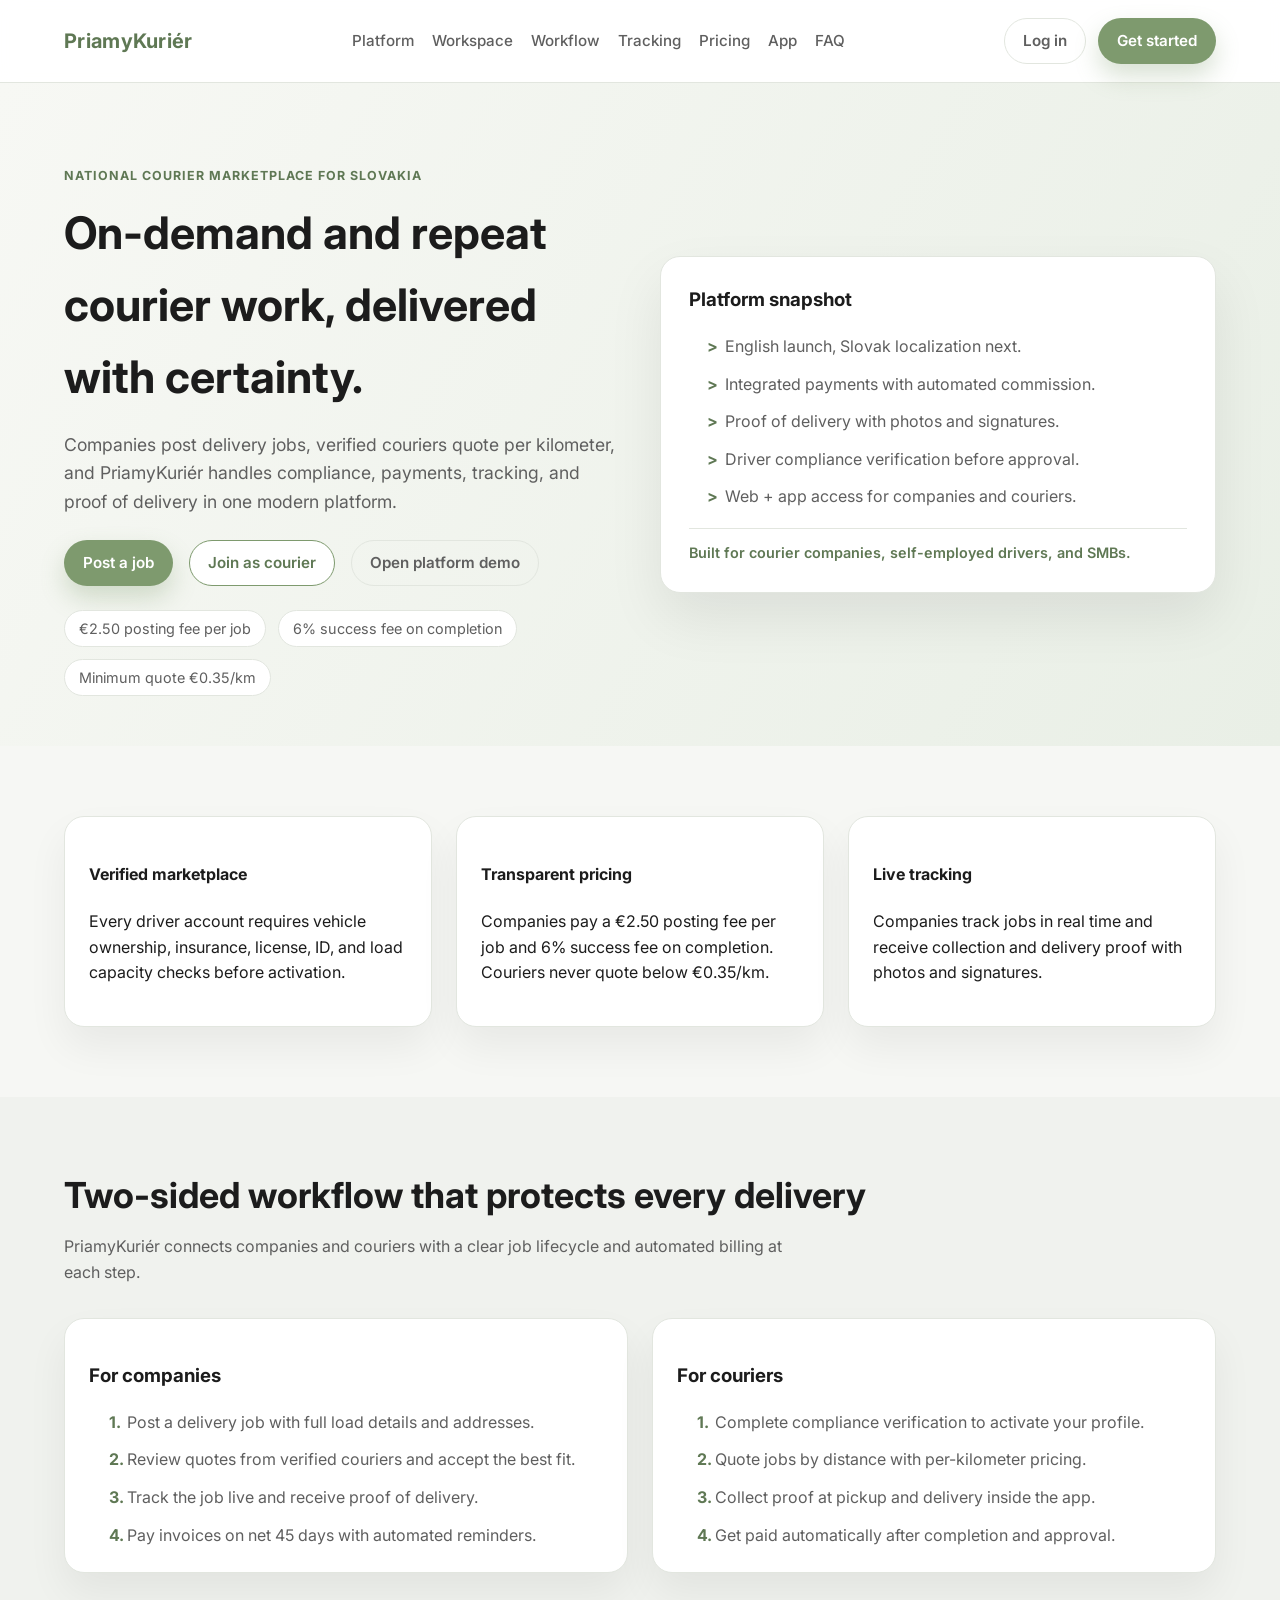
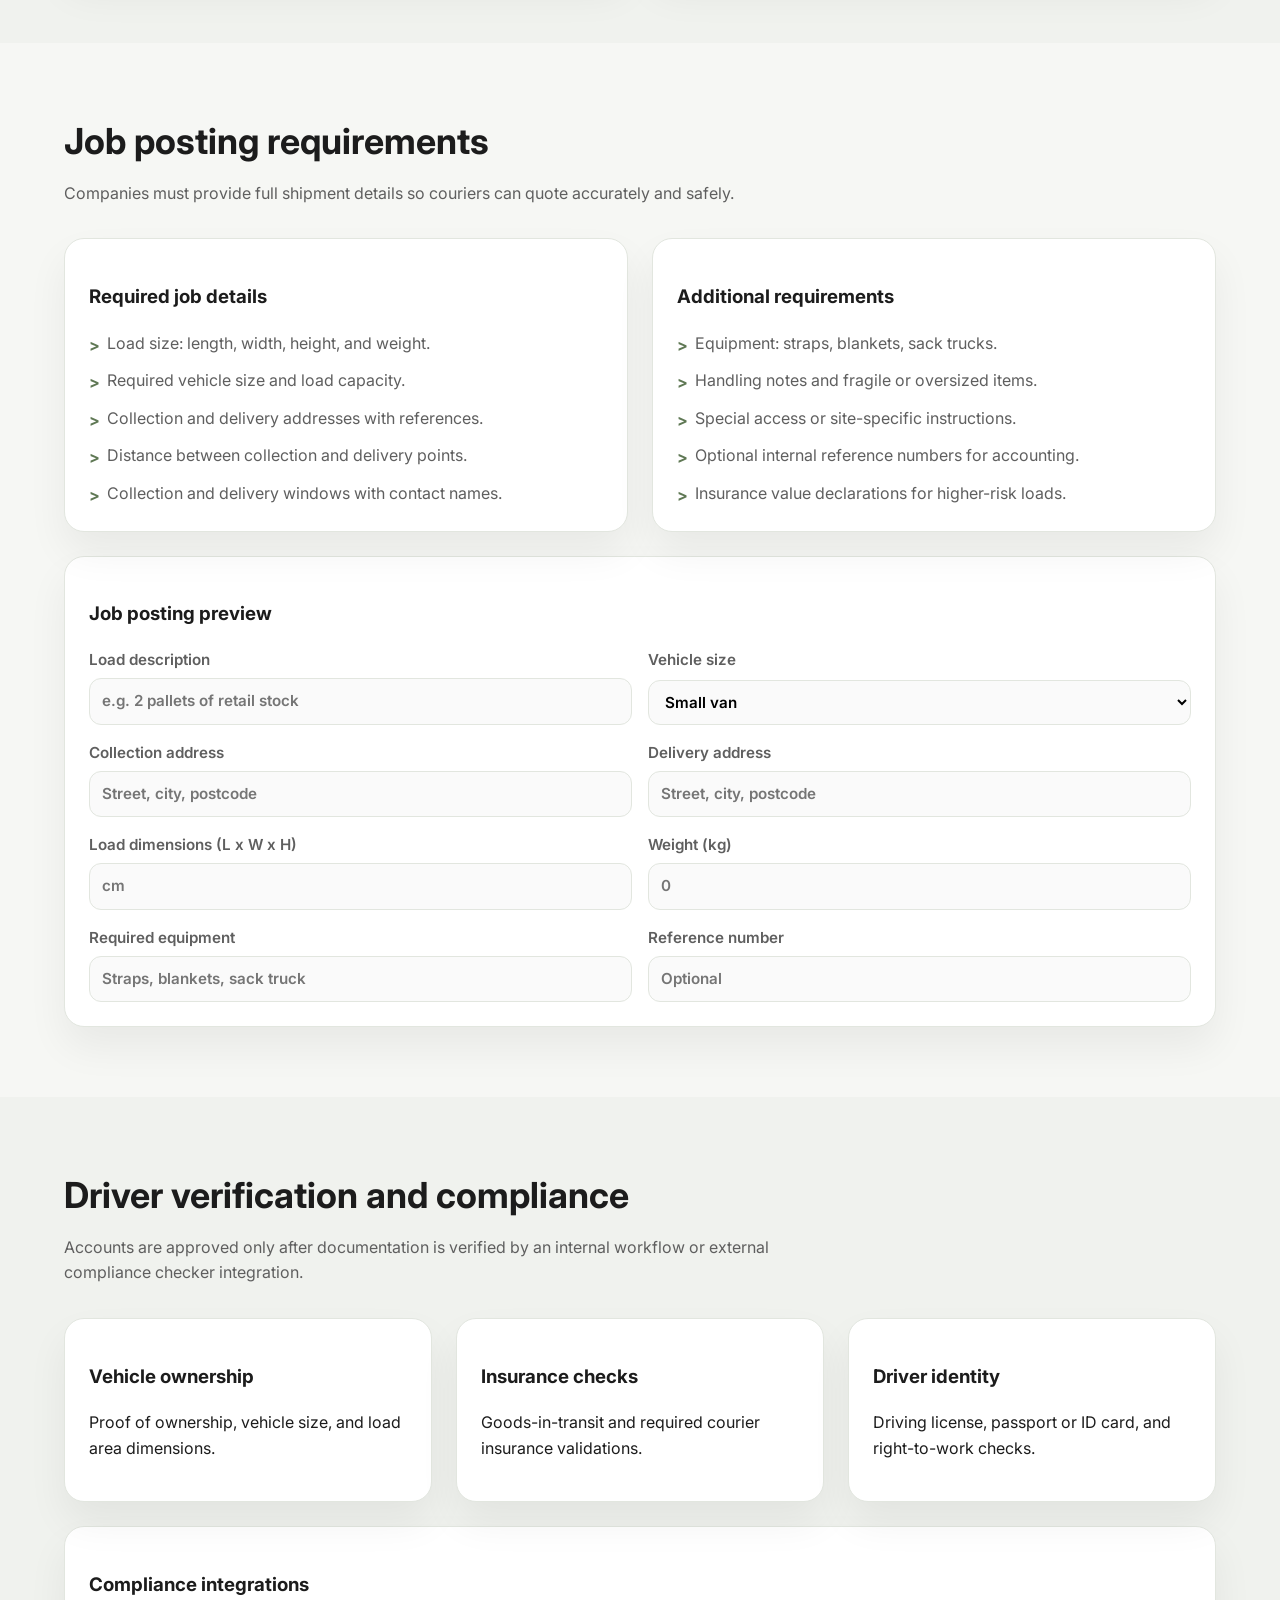
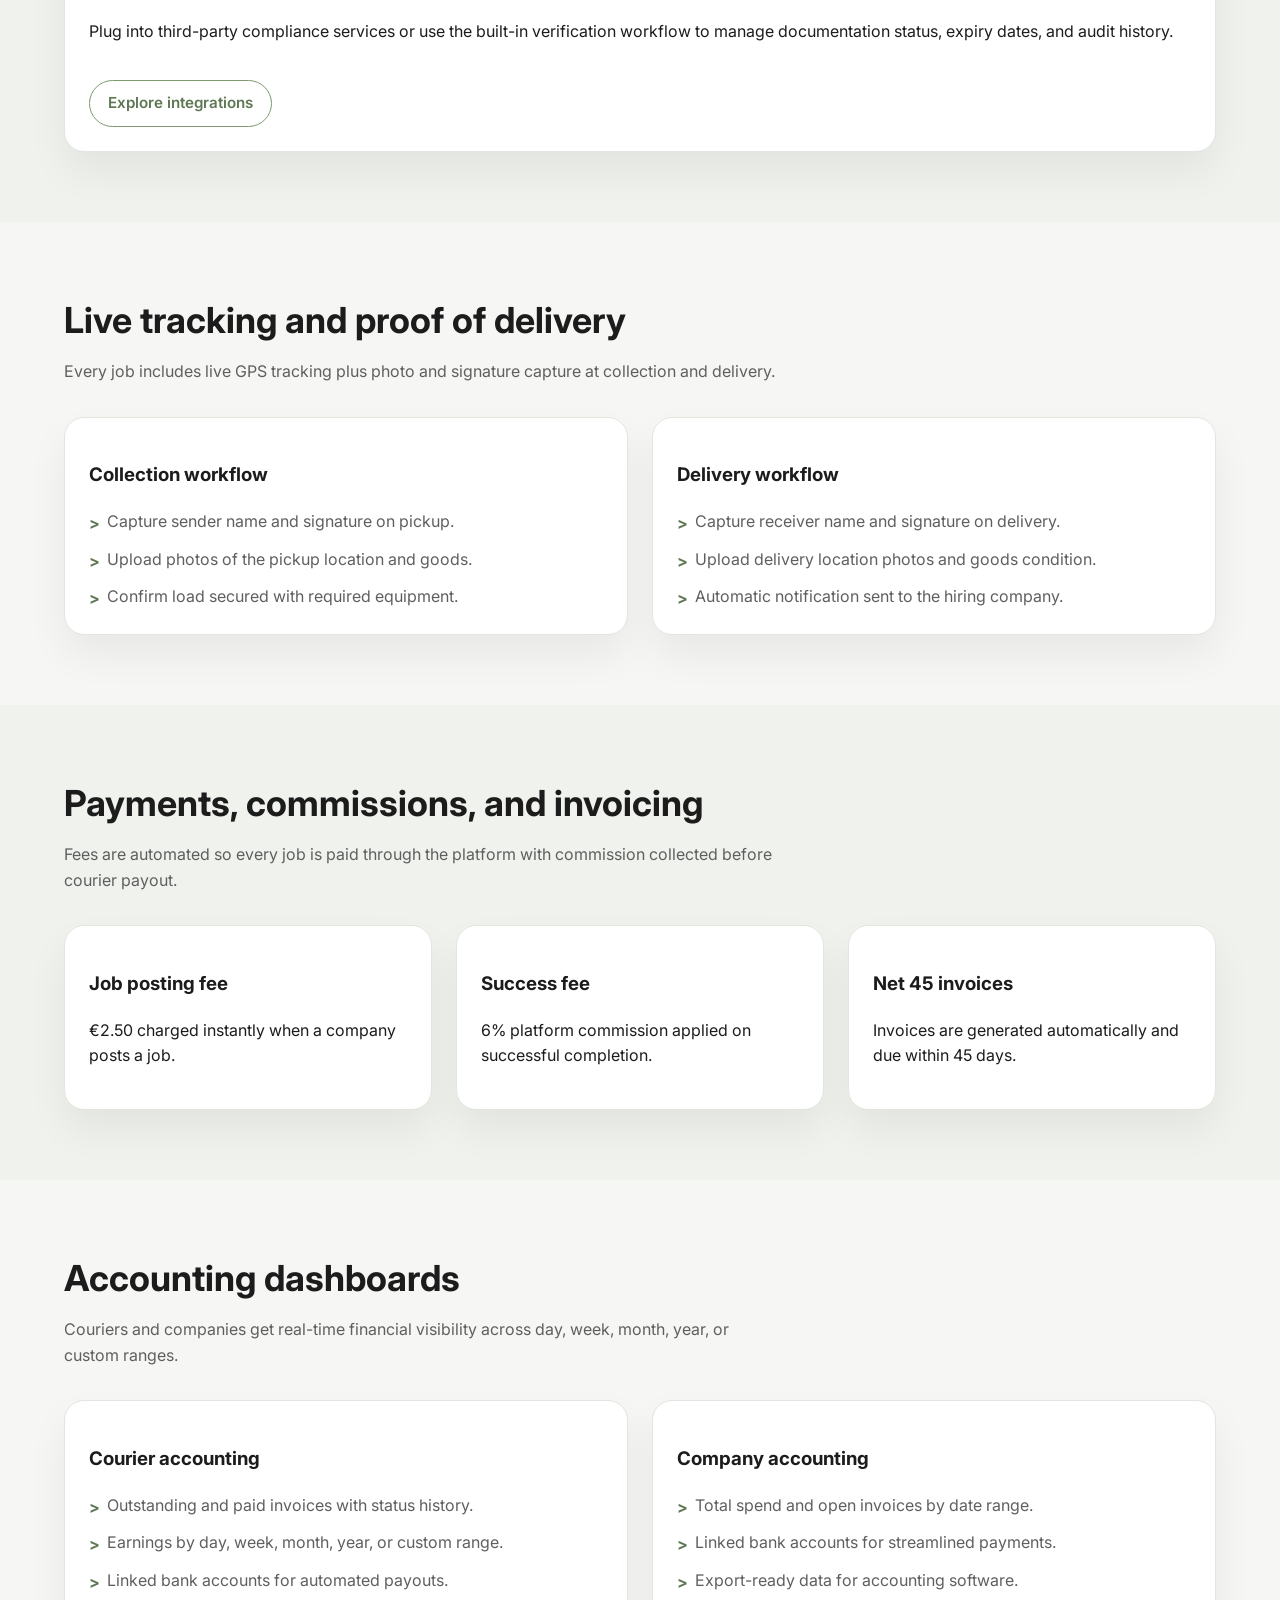
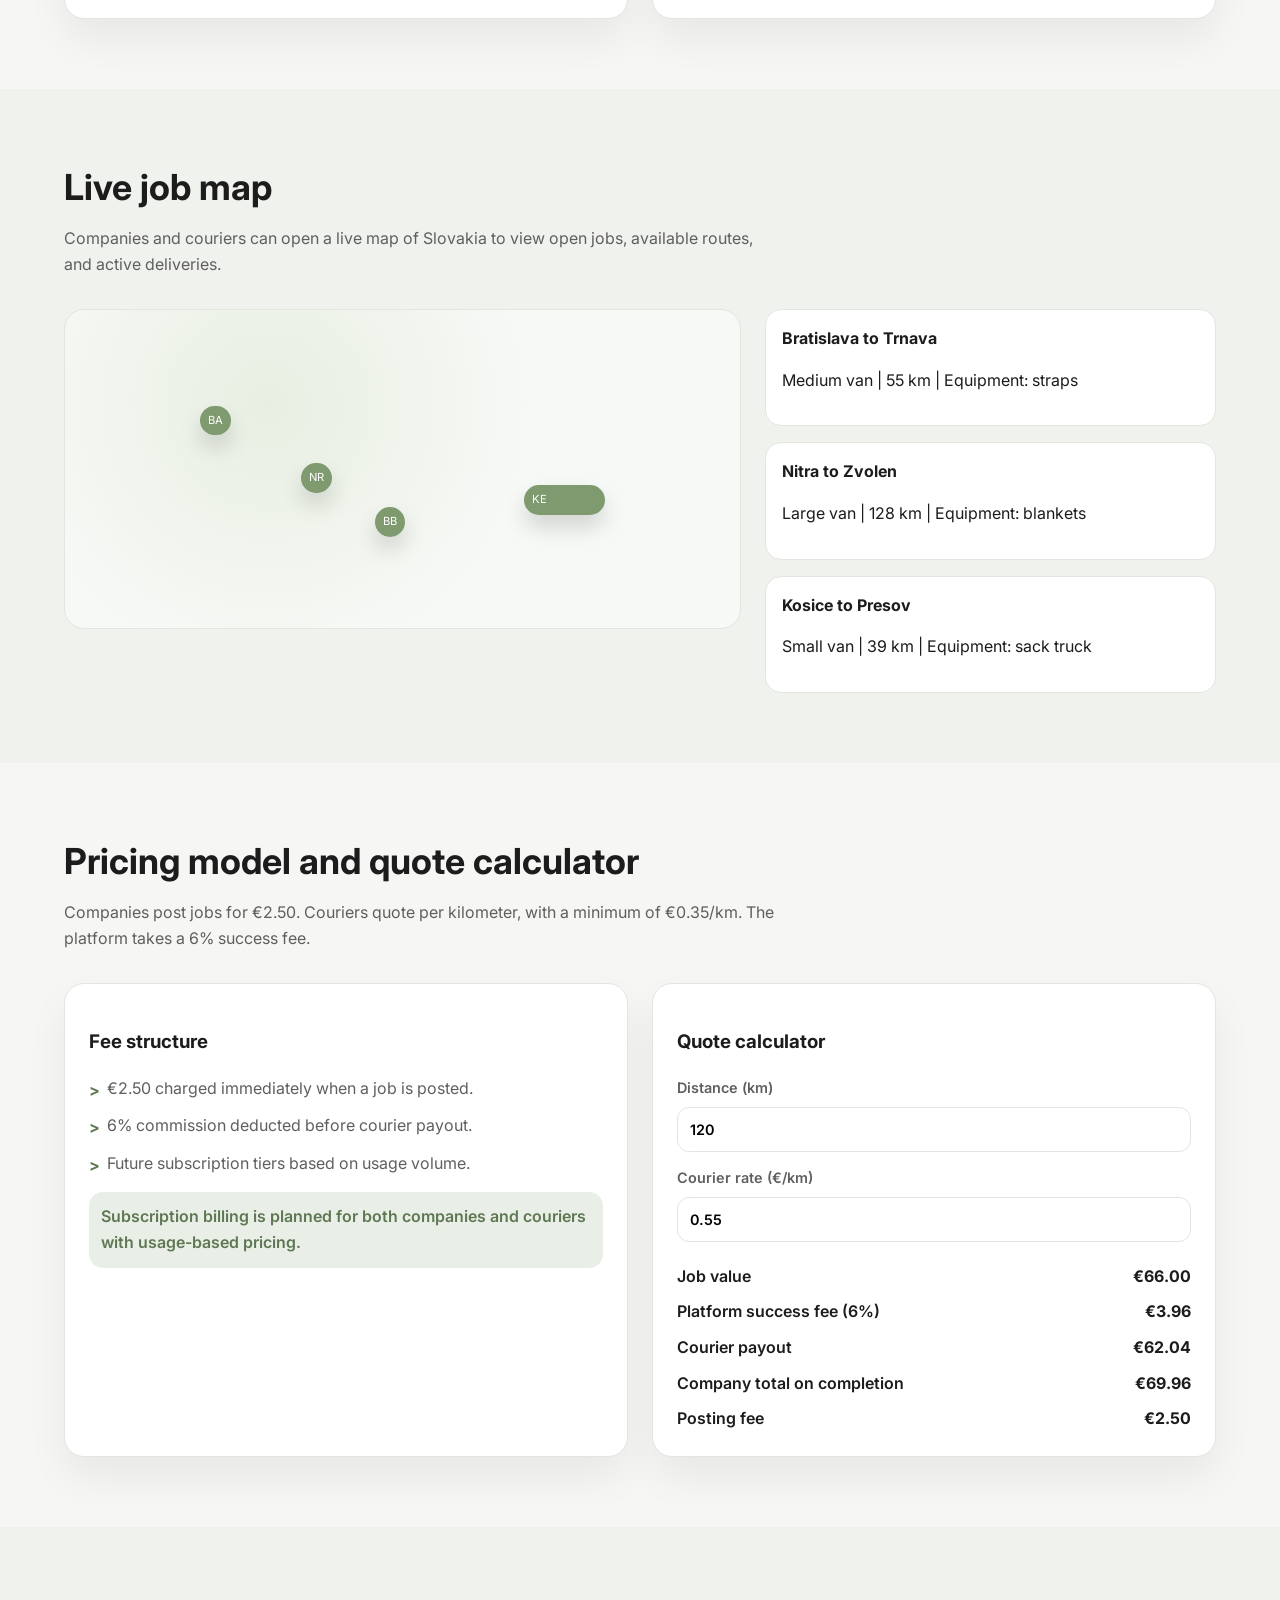
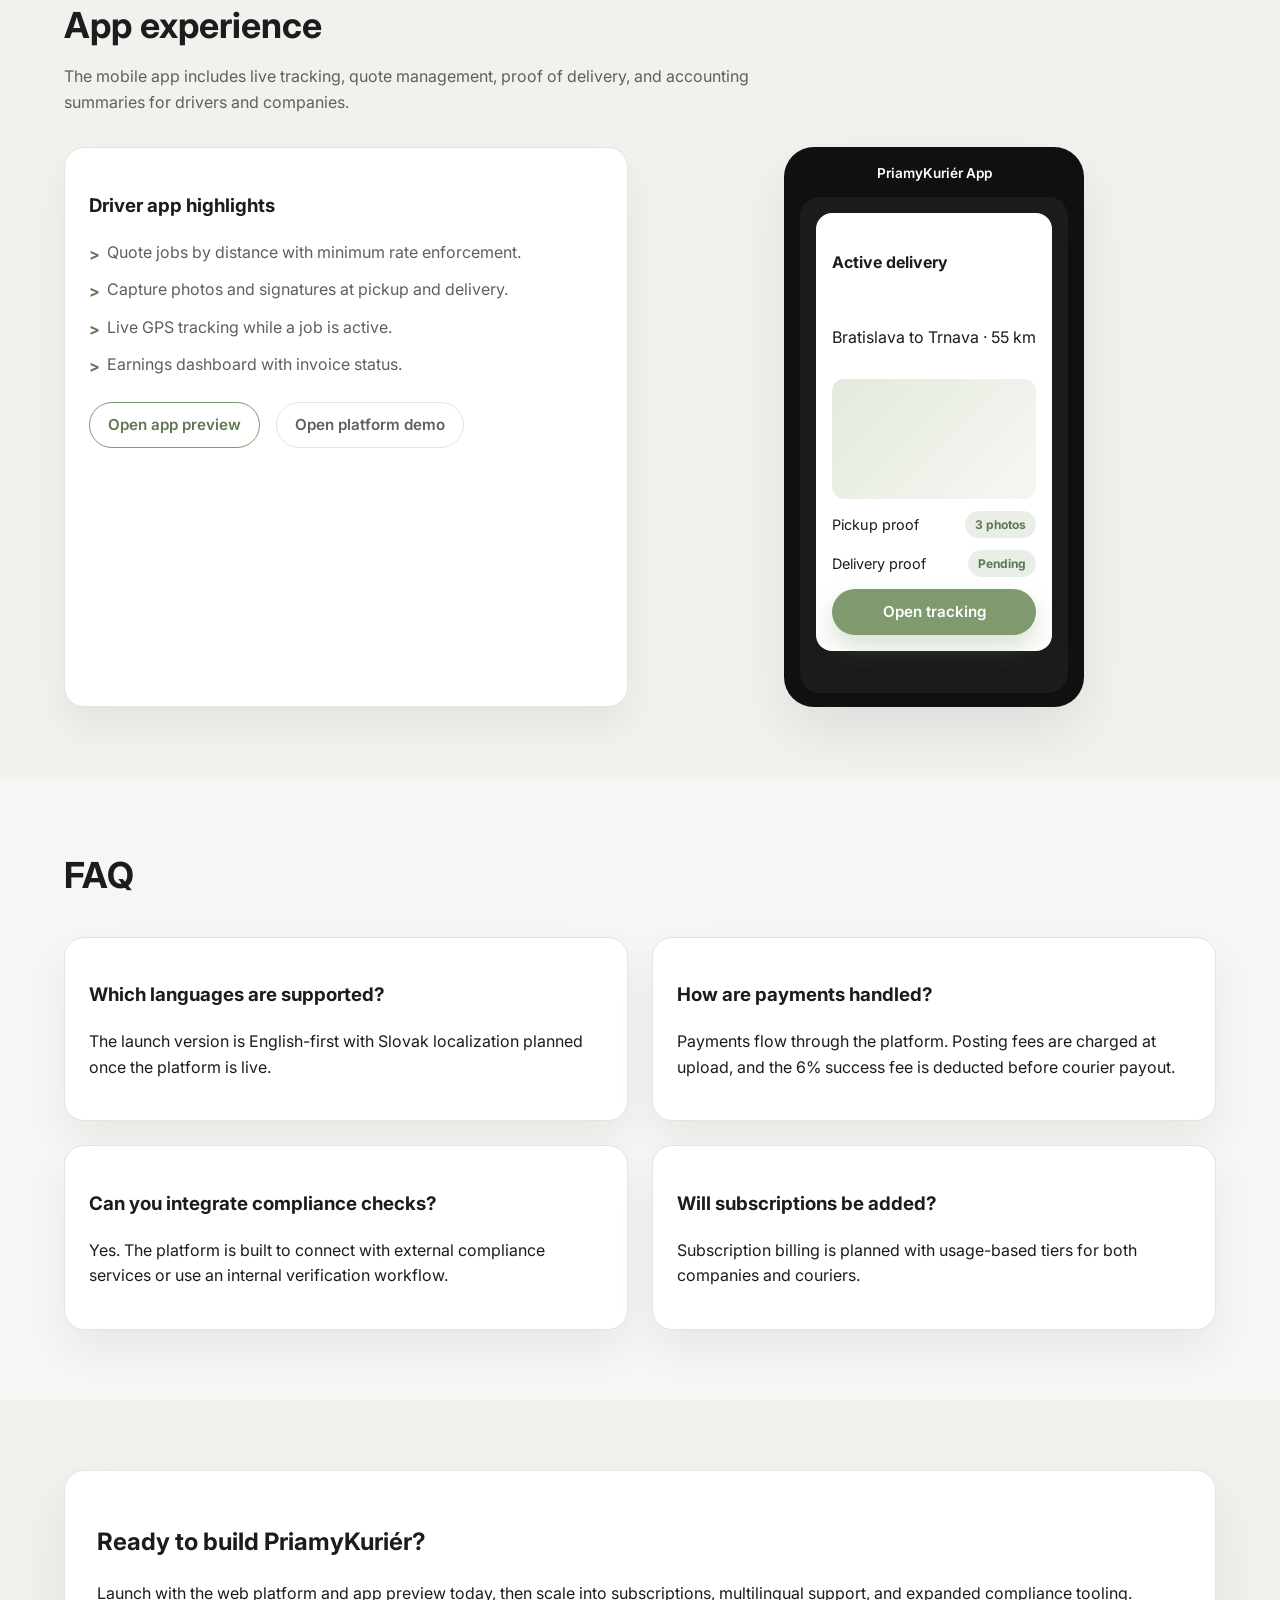
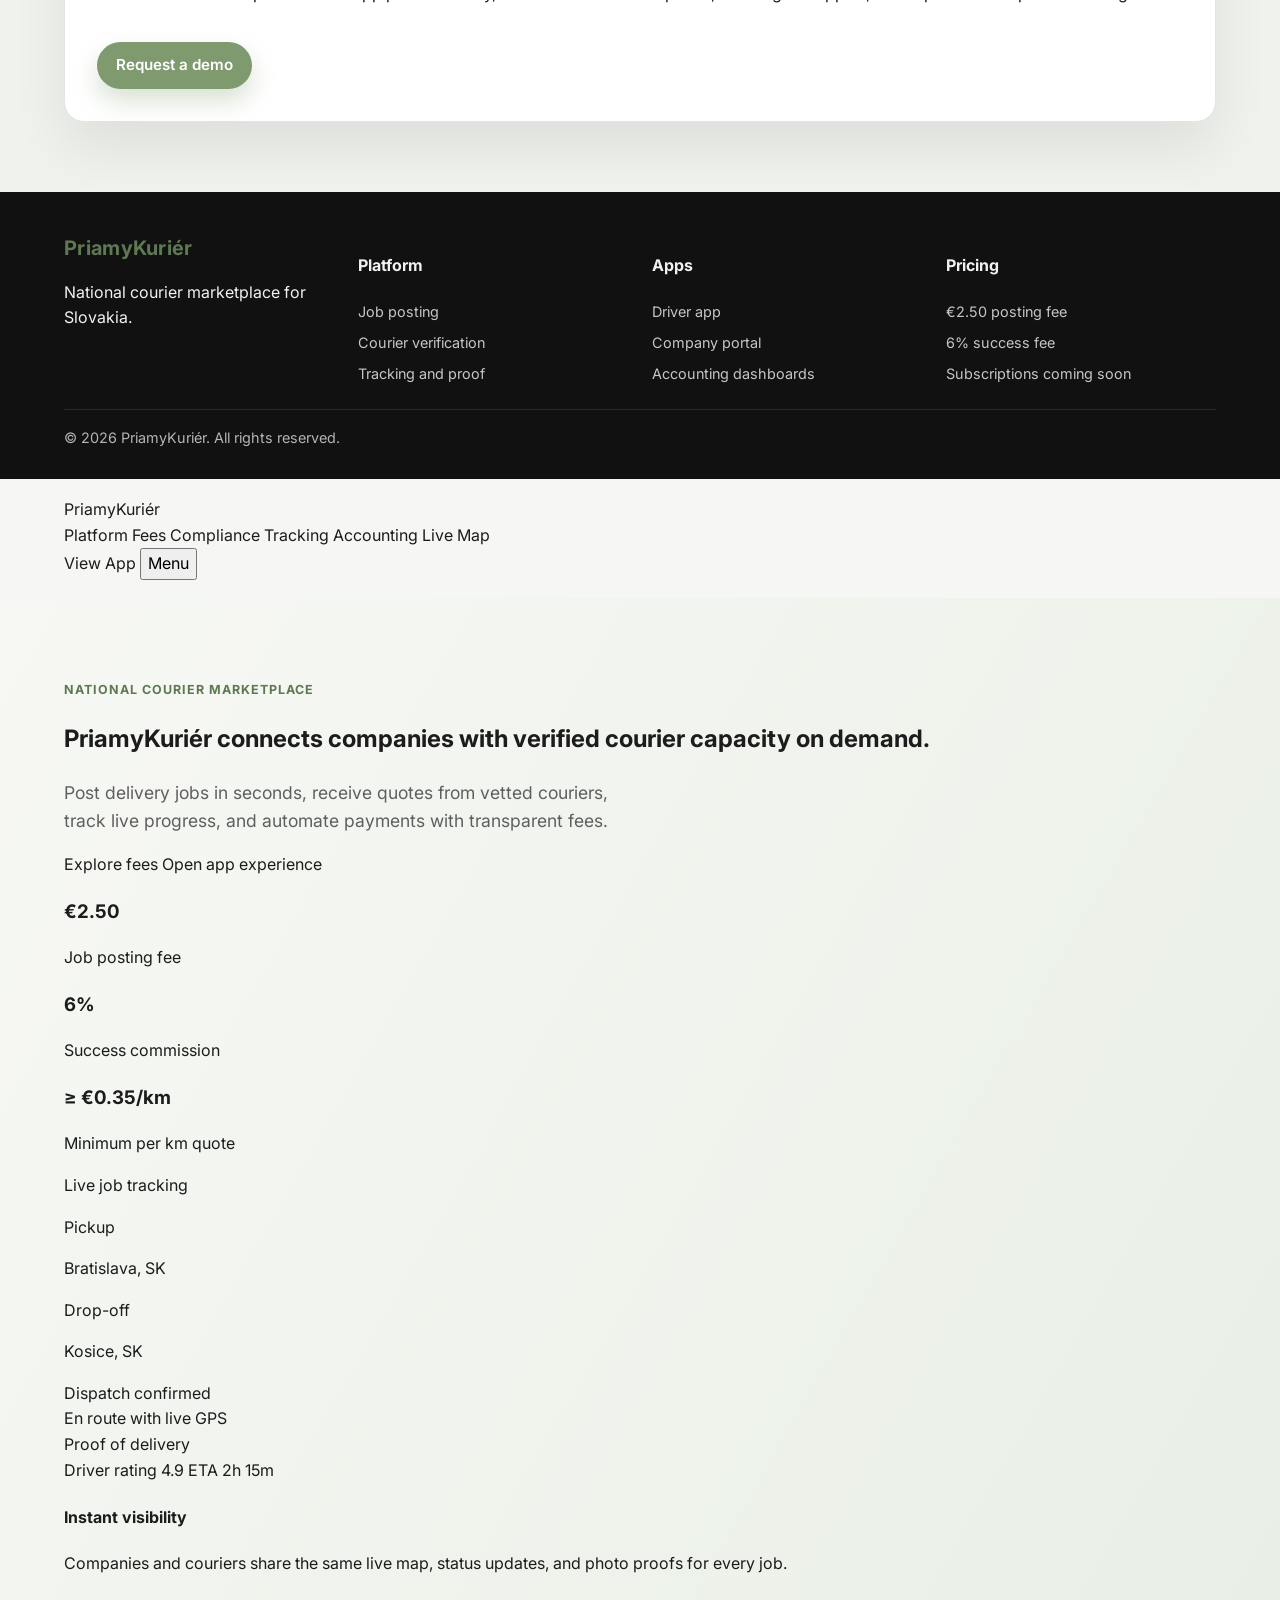
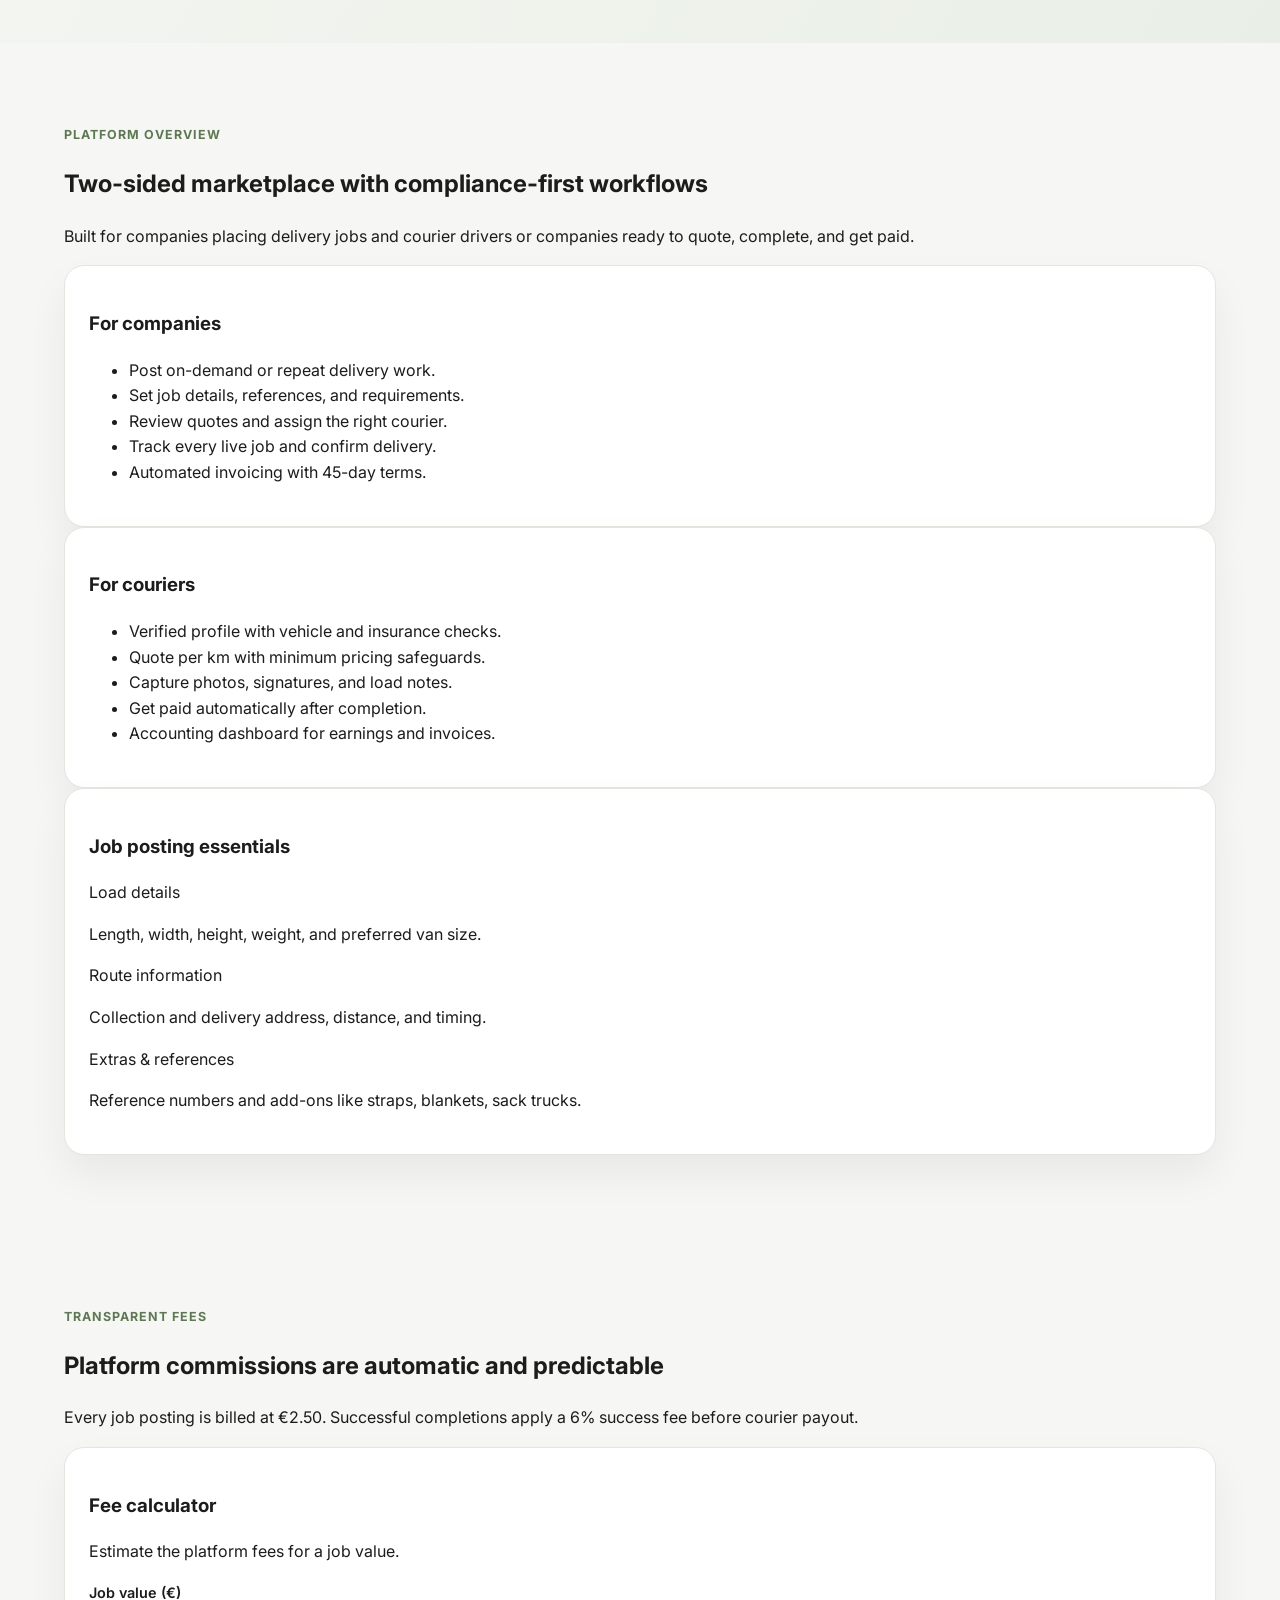
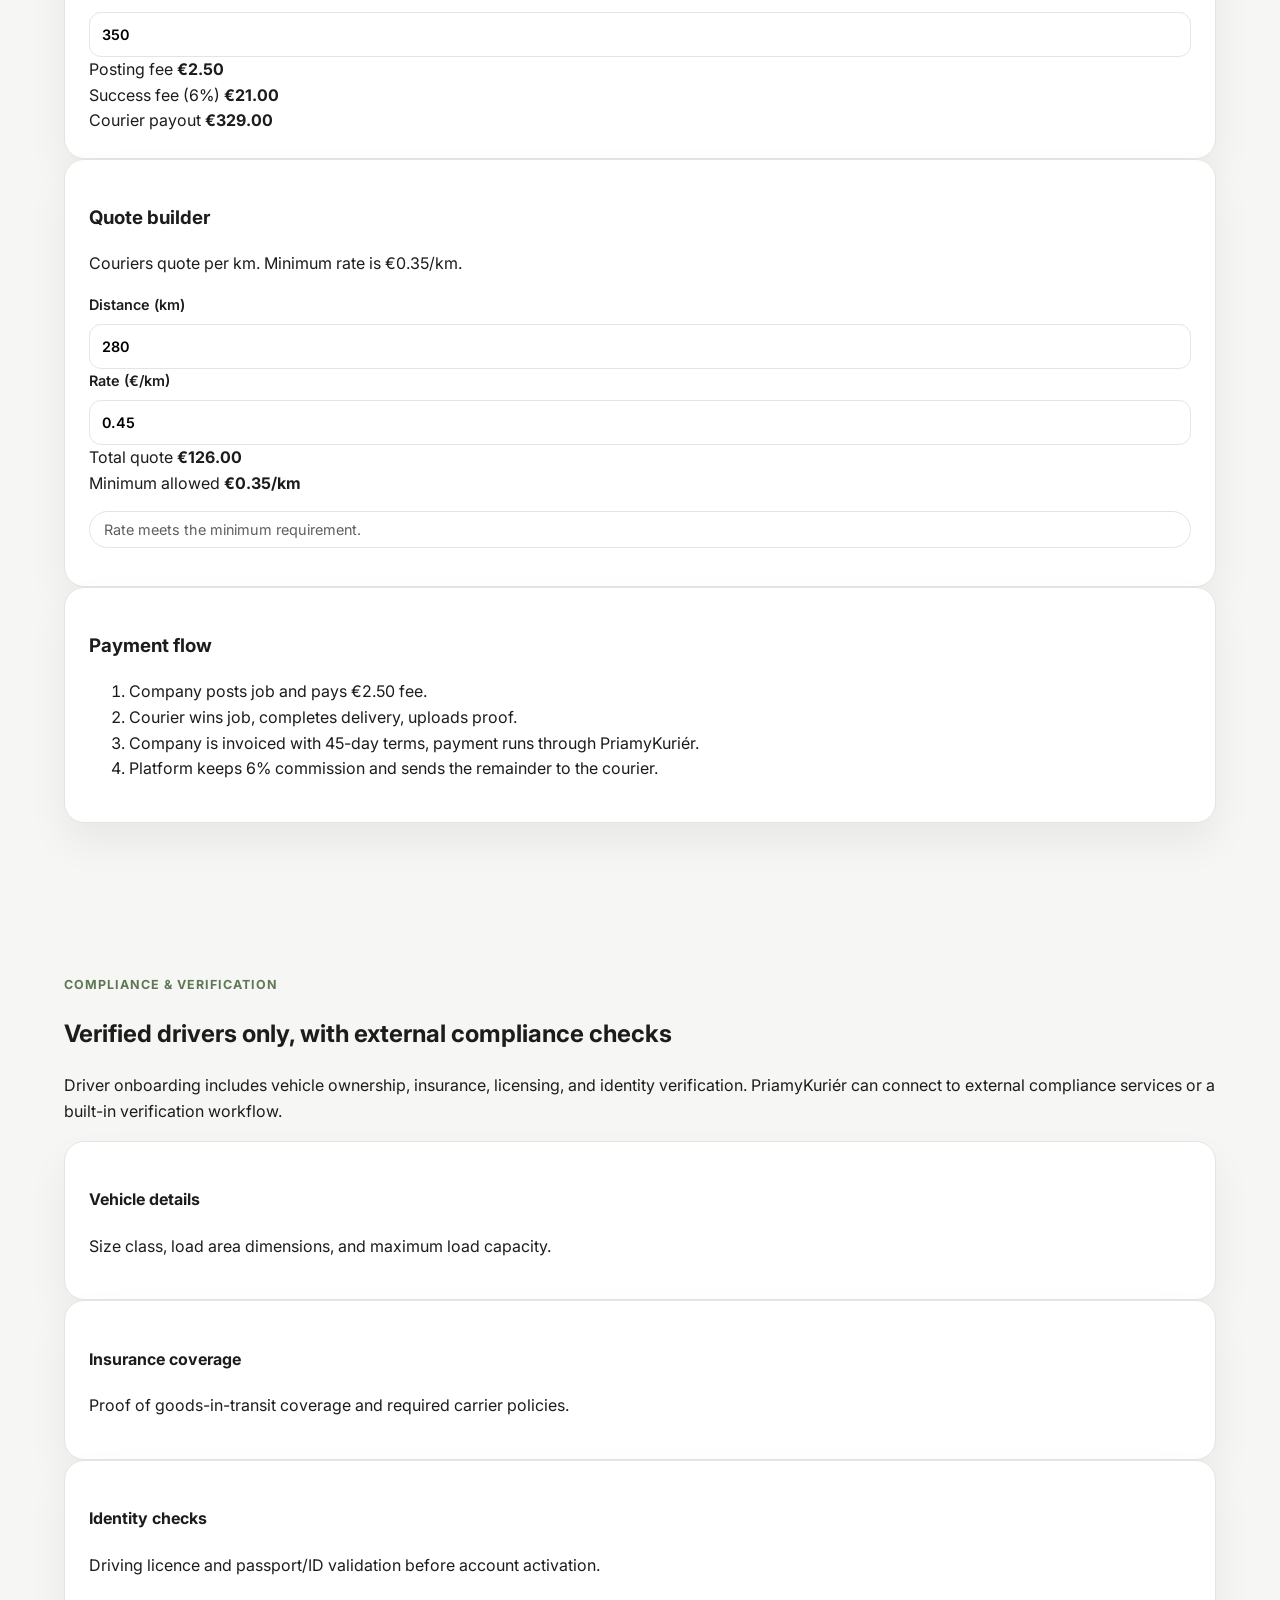
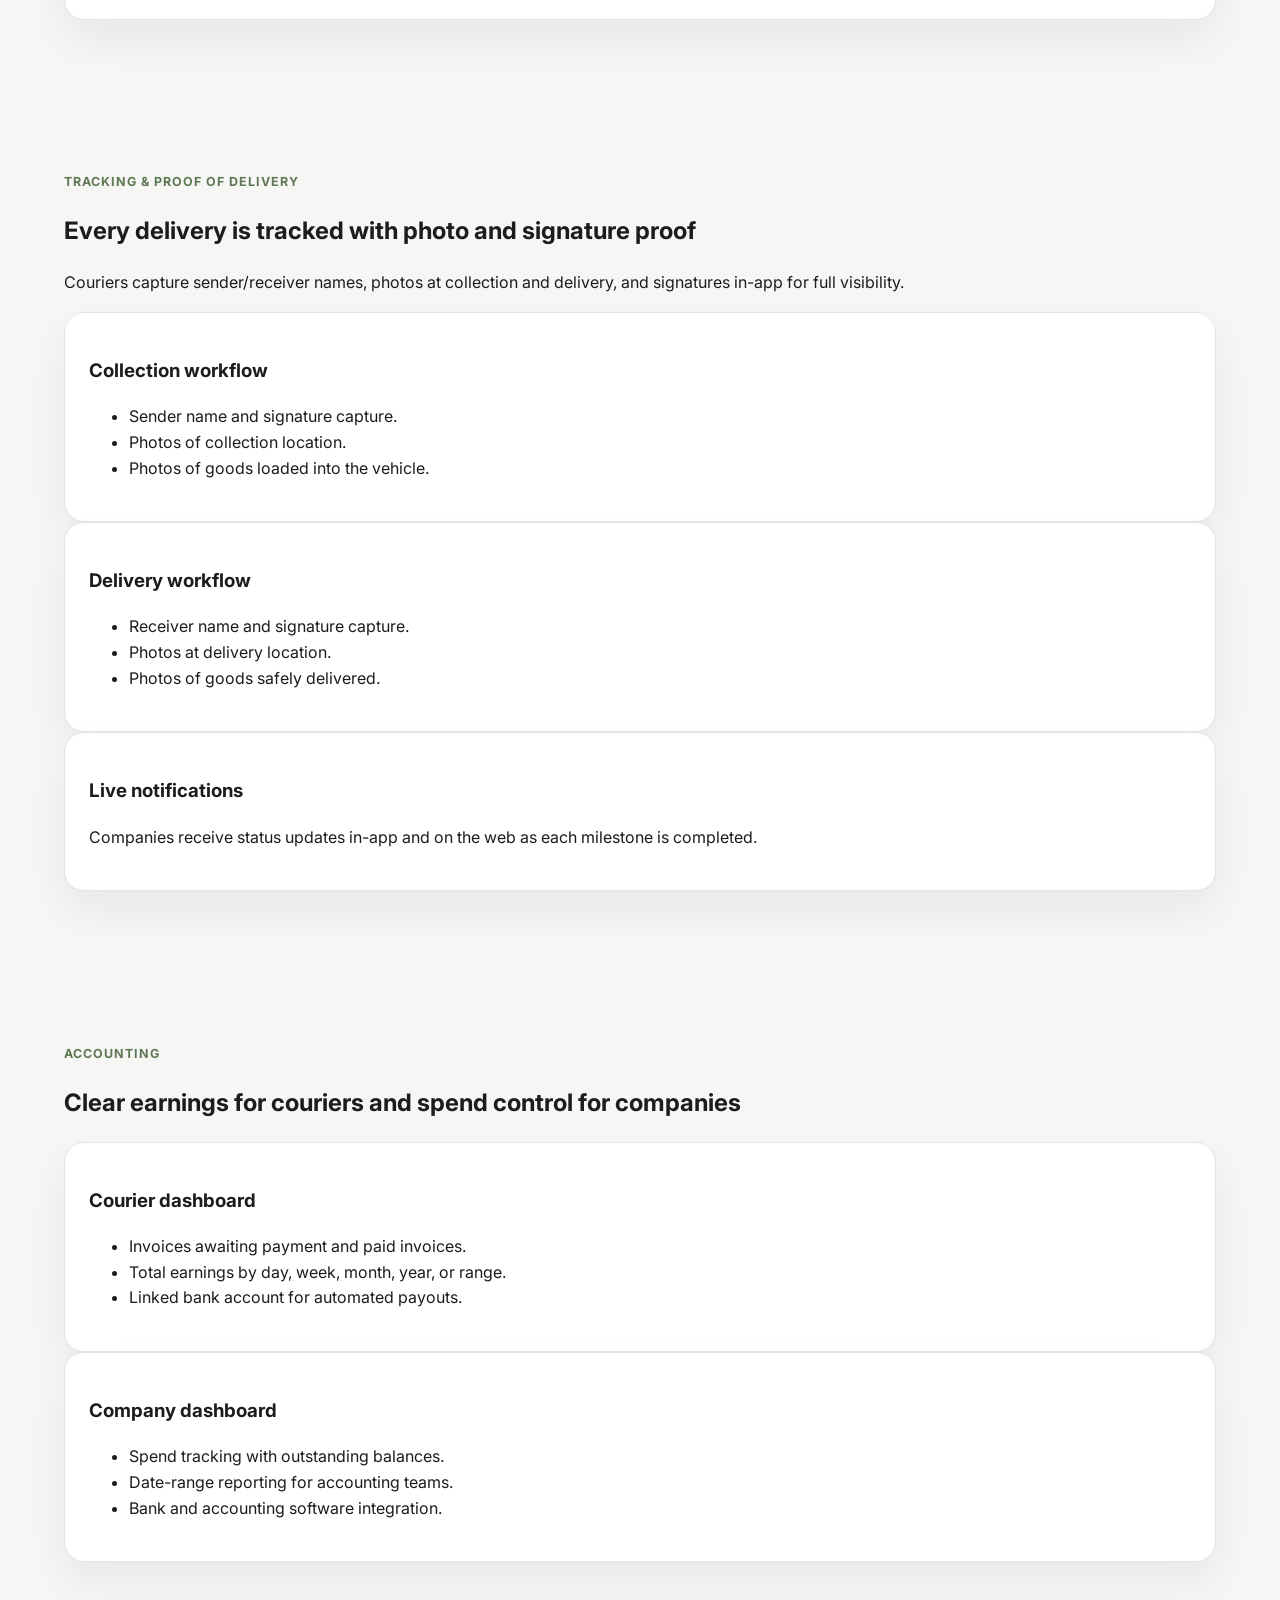
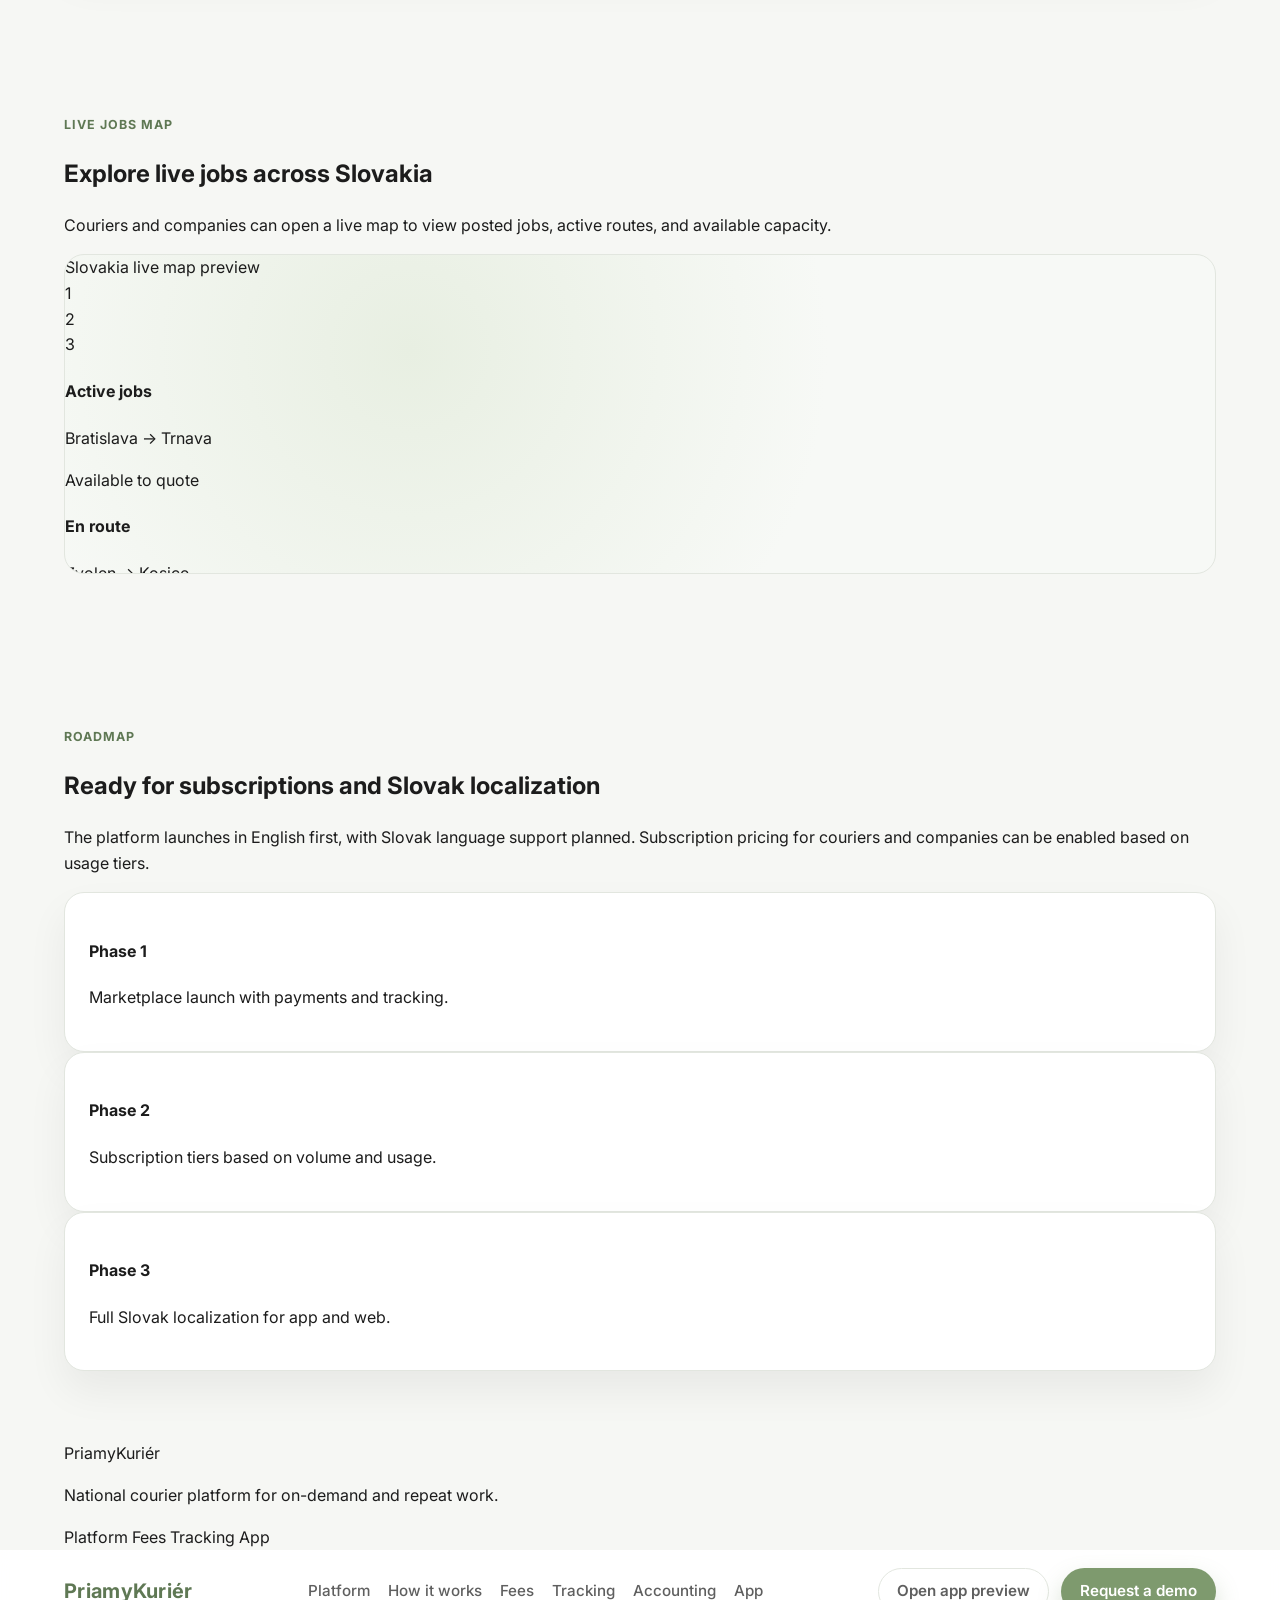
==== commit 31dc155a: "Add platform workspace demo Co-authored-by: TSHGroupit <TSHGroupit@users.noreply.github.com>" ====
--- a/index.html
+++ b/index.html
@@ -17,6 +17,7 @@
         <div class="logo">PriamyKuriér</div>
         <nav class="nav-links">
           <a href="#platform">Platform</a>
+          <a href="platform.html">Workspace</a>
           <a href="#workflow">Workflow</a>
           <a href="#tracking">Tracking</a>
           <a href="#pricing">Pricing</a>
@@ -44,6 +45,7 @@
             <div class="cta-row">
               <a class="primary" href="#post-job">Post a job</a>
               <a class="secondary" href="#driver">Join as courier</a>
+              <a class="ghost" href="platform.html">Open platform demo</a>
             </div>
             <div class="hero-notes">
               <div class="note">€2.50 posting fee per job</div>
@@ -438,7 +440,10 @@
                 <li>Live GPS tracking while a job is active.</li>
                 <li>Earnings dashboard with invoice status.</li>
               </ul>
-              <a class="secondary" href="app.html">Open app preview</a>
+              <div class="cta-row">
+                <a class="secondary" href="app.html">Open app preview</a>
+                <a class="ghost" href="platform.html">Open platform demo</a>
+              </div>
             </div>
             <div class="phone-preview">
               <div class="phone">
